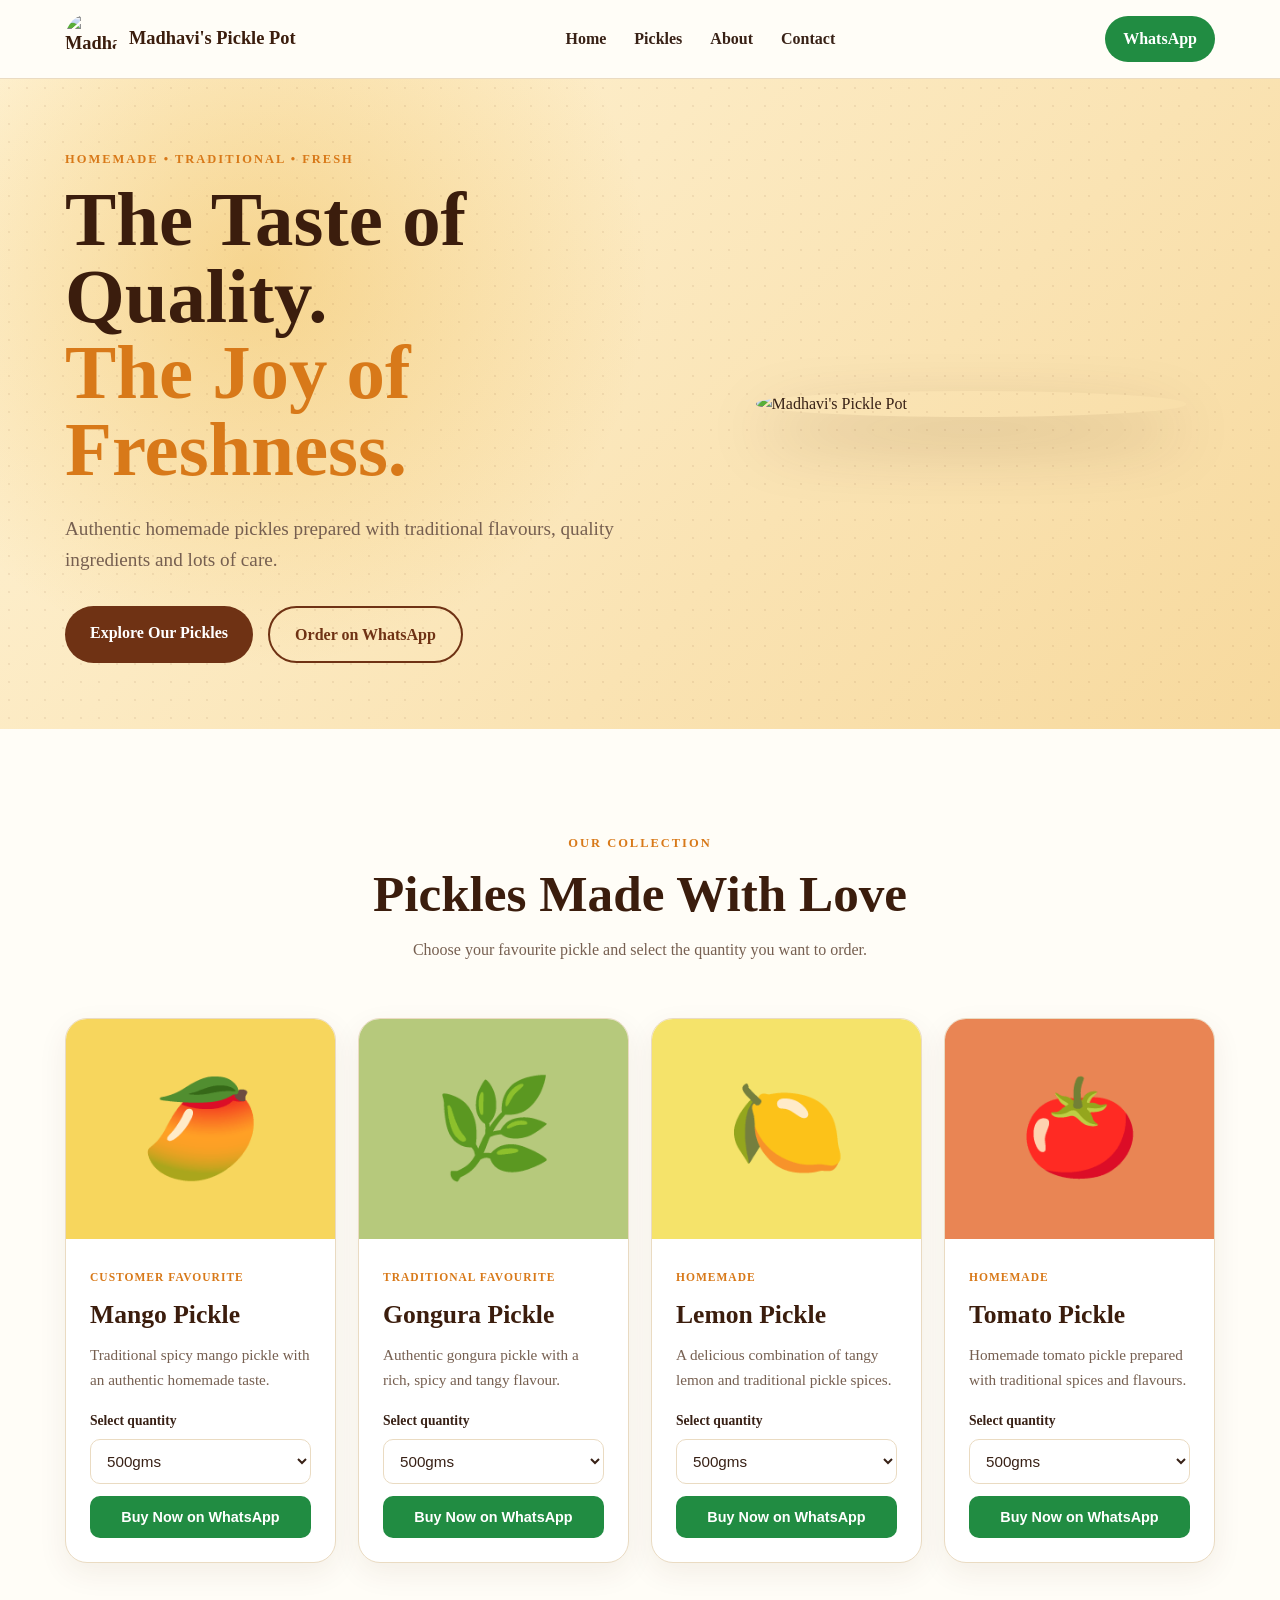
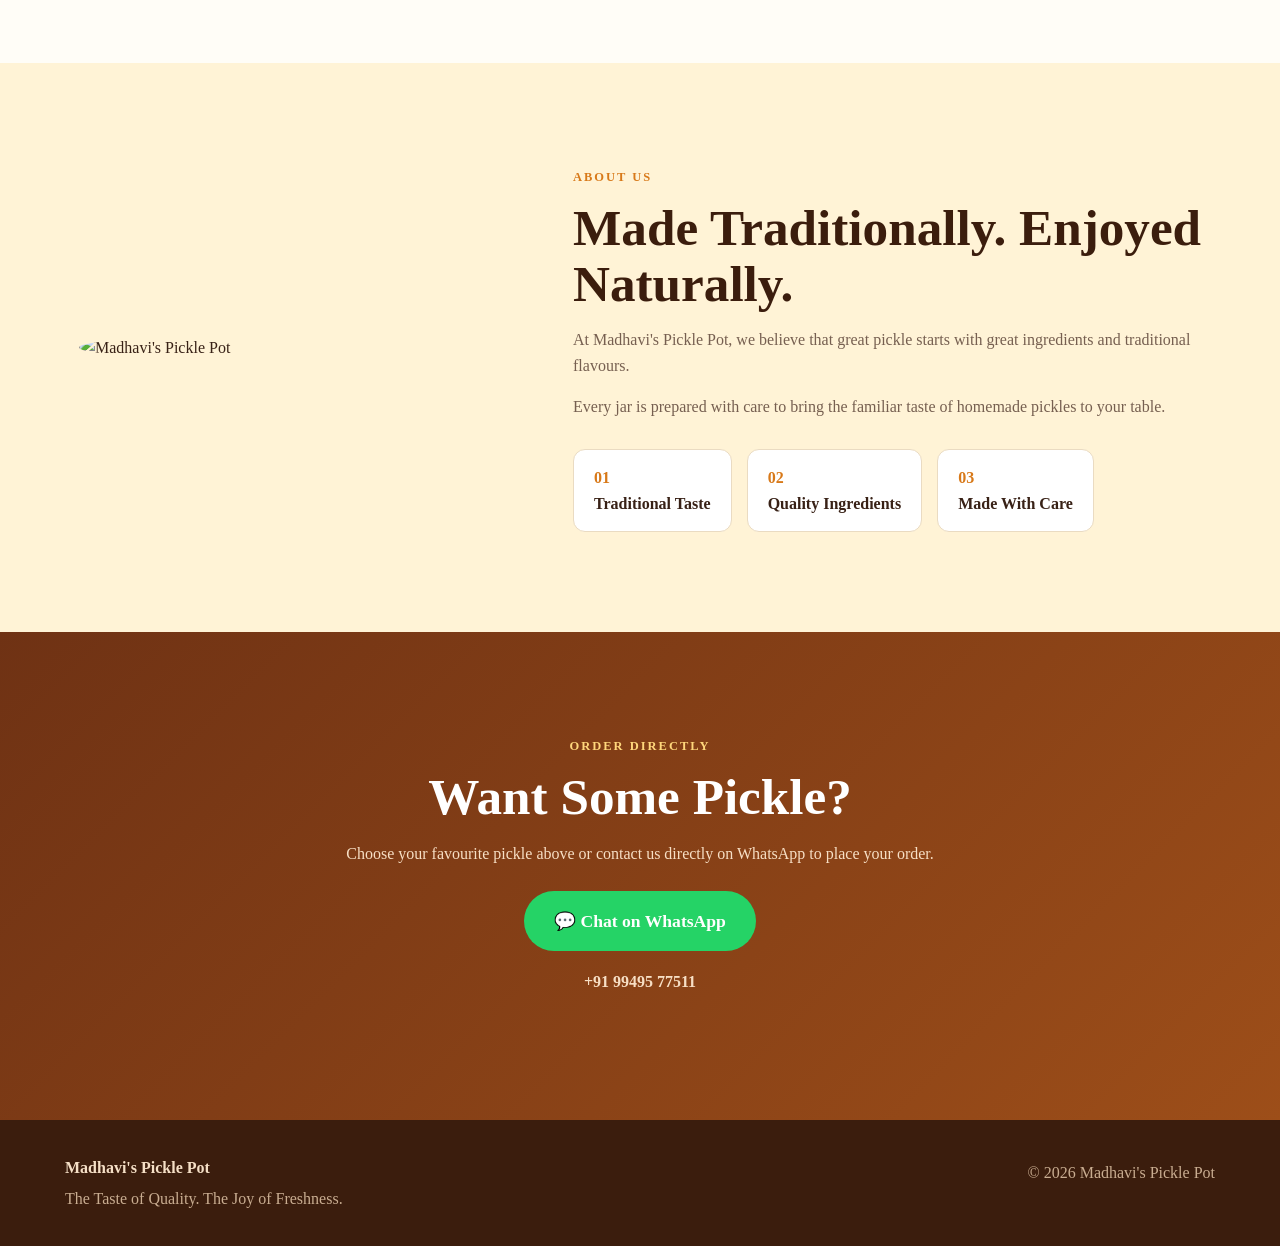
==== index.html @ e68c4676 "Add files via upload" ====
<!DOCTYPE html>
<html lang="en">
<head>
    <meta charset="UTF-8">
    <meta name="viewport" content="width=device-width, initial-scale=1.0">

    <title>Madhavi's Pickle Pot | Traditional Homemade Pickles</title>

    <meta
        name="description"
        content="Madhavi's Pickle Pot - Traditional homemade pickles made with authentic ingredients and the joy of freshness."
    >

    <meta name="theme-color" content="#8b3f13">

    <meta property="og:title" content="Madhavi's Pickle Pot">
    <meta
        property="og:description"
        content="The Taste of Quality. The Joy of Freshness."
    >
    <meta property="og:type" content="website">

    <link rel="icon" type="image/png" href="assets/logo.png">
    <link rel="stylesheet" href="style.css">
</head>

<body>

<header class="header">
    <div class="container nav">

        <a href="#" class="brand">
            <img src="assets/logo.png" alt="Madhavi's Pickle Pot logo">
            <span>Madhavi's Pickle Pot</span>
        </a>

        <nav>
            <a href="#home">Home</a>
            <a href="#pickles">Pickles</a>
            <a href="#about">About</a>
            <a href="#contact">Contact</a>
        </nav>

        <a
            class="nav-whatsapp"
            href="https://wa.me/919949577511"
            target="_blank"
            rel="noopener"
        >
            WhatsApp
        </a>

    </div>
</header>


<main>

<!-- HERO -->

<section class="hero" id="home">

    <div class="hero-overlay"></div>

    <div class="container hero-content">

        <div class="hero-text">

            <span class="eyebrow">Homemade • Traditional • Fresh</span>

            <h1>
                The Taste of Quality.<br>
                <span>The Joy of Freshness.</span>
            </h1>

            <p>
                Authentic homemade pickles prepared with traditional
                flavours, quality ingredients and lots of care.
            </p>

            <div class="hero-buttons">
                <a href="#pickles" class="btn btn-primary">
                    Explore Our Pickles
                </a>

                <a
                    href="https://wa.me/919949577511?text=Hello%20Madhavi's%20Pickle%20Pot%2C%20I%20would%20like%20to%20place%20an%20order."
                    class="btn btn-secondary"
                    target="_blank"
                    rel="noopener"
                >
                    Order on WhatsApp
                </a>
            </div>

        </div>

        <div class="hero-logo">
            <img
                src="assets/logo.png"
                alt="Madhavi's Pickle Pot"
            >
        </div>

    </div>

</section>


<!-- PRODUCTS -->

<section class="products-section" id="pickles">

    <div class="container">

        <div class="section-heading">
            <span class="eyebrow">Our Collection</span>

            <h2>Pickles Made With Love</h2>

            <p>
                Choose your favourite pickle and select the quantity
                you want to order.
            </p>
        </div>


        <div class="products-grid">


            <!-- MANGO -->

            <article class="product-card">

                <div class="product-image mango">
                    <span>🥭</span>
                </div>

                <div class="product-info">

                    <span class="product-tag">
                        Customer Favourite
                    </span>

                    <h3>Mango Pickle</h3>

                    <p>
                        Traditional spicy mango pickle with an
                        authentic homemade taste.
                    </p>

                    <label for="mango-quantity">
                        Select quantity
                    </label>

                    <select id="mango-quantity">
                        <option value="250gms">250gms</option>
                        <option value="500gms" selected>500gms</option>
                        <option value="1kg">1kg</option>
                    </select>

                    <button
                        class="buy-button"
                        onclick="orderProduct('Mango Pickle', 'mango-quantity')"
                    >
                        Buy Now on WhatsApp
                    </button>

                </div>

            </article>


            <!-- GONGURA -->

            <article class="product-card">

                <div class="product-image gongura">
                    <span>🌿</span>
                </div>

                <div class="product-info">

                    <span class="product-tag">
                        Traditional Favourite
                    </span>

                    <h3>Gongura Pickle</h3>

                    <p>
                        Authentic gongura pickle with a rich,
                        spicy and tangy flavour.
                    </p>

                    <label for="gongura-quantity">
                        Select quantity
                    </label>

                    <select id="gongura-quantity">
                        <option value="250gms">250gms</option>
                        <option value="500gms" selected>500gms</option>
                        <option value="1kg">1kg</option>
                    </select>

                    <button
                        class="buy-button"
                        onclick="orderProduct('Gongura Pickle', 'gongura-quantity')"
                    >
                        Buy Now on WhatsApp
                    </button>

                </div>

            </article>


            <!-- LEMON -->

            <article class="product-card">

                <div class="product-image lemon">
                    <span>🍋</span>
                </div>

                <div class="product-info">

                    <span class="product-tag">
                        Homemade
                    </span>

                    <h3>Lemon Pickle</h3>

                    <p>
                        A delicious combination of tangy lemon
                        and traditional pickle spices.
                    </p>

                    <label for="lemon-quantity">
                        Select quantity
                    </label>

                    <select id="lemon-quantity">
                        <option value="250gms">250gms</option>
                        <option value="500gms" selected>500gms</option>
                        <option value="1kg">1kg</option>
                    </select>

                    <button
                        class="buy-button"
                        onclick="orderProduct('Lemon Pickle', 'lemon-quantity')"
                    >
                        Buy Now on WhatsApp
                    </button>

                </div>

            </article>


            <!-- TOMATO -->

            <article class="product-card">

                <div class="product-image tomato">
                    <span>🍅</span>
                </div>

                <div class="product-info">

                    <span class="product-tag">
                        Homemade
                    </span>

                    <h3>Tomato Pickle</h3>

                    <p>
                        Homemade tomato pickle prepared with
                        traditional spices and flavours.
                    </p>

                    <label for="tomato-quantity">
                        Select quantity
                    </label>

                    <select id="tomato-quantity">
                        <option value="250gms">250gms</option>
                        <option value="500gms" selected>500gms</option>
                        <option value="1kg">1kg</option>
                    </select>

                    <button
                        class="buy-button"
                        onclick="orderProduct('Tomato Pickle', 'tomato-quantity')"
                    >
                        Buy Now on WhatsApp
                    </button>

                </div>

            </article>

        </div>

    </div>

</section>


<!-- ABOUT -->

<section class="about-section" id="about">

    <div class="container about">

        <div class="about-logo">
            <img src="assets/logo.png" alt="Madhavi's Pickle Pot">
        </div>

        <div class="about-text">

            <span class="eyebrow">About Us</span>

            <h2>Made Traditionally. Enjoyed Naturally.</h2>

            <p>
                At Madhavi's Pickle Pot, we believe that great pickle
                starts with great ingredients and traditional flavours.
            </p>

            <p>
                Every jar is prepared with care to bring the familiar
                taste of homemade pickles to your table.
            </p>

            <div class="values">

                <div>
                    <strong>01</strong>
                    <span>Traditional Taste</span>
                </div>

                <div>
                    <strong>02</strong>
                    <span>Quality Ingredients</span>
                </div>

                <div>
                    <strong>03</strong>
                    <span>Made With Care</span>
                </div>

            </div>

        </div>

    </div>

</section>


<!-- CONTACT -->

<section class="contact-section" id="contact">

    <div class="container contact">

        <span class="eyebrow">Order Directly</span>

        <h2>Want Some Pickle?</h2>

        <p>
            Choose your favourite pickle above or contact us directly
            on WhatsApp to place your order.
        </p>

        <a
            class="whatsapp-large"
            href="https://wa.me/919949577511?text=Hello%20Madhavi's%20Pickle%20Pot%2C%20I%20would%20like%20to%20place%20an%20order."
            target="_blank"
            rel="noopener"
        >
            💬 Chat on WhatsApp
        </a>

        <p class="phone">
            +91 99495 77511
        </p>

    </div>

</section>

</main>


<footer>

    <div class="container footer-content">

        <div>
            <strong>Madhavi's Pickle Pot</strong>
            <p>The Taste of Quality. The Joy of Freshness.</p>
        </div>

        <div>
            <p>© <span id="year"></span> Madhavi's Pickle Pot</p>
        </div>

    </div>

</footer>


<script src="script.js"></script>

</body>
</html>
---- style.css ----
* {
    margin: 0;
    padding: 0;
    box-sizing: border-box;
}

:root {
    --brown: #6f3214;
    --dark-brown: #3b1d0d;
    --orange: #d87919;
    --gold: #e9a51d;
    --cream: #fff8e8;
    --light: #fffdf7;
    --text: #382116;
    --muted: #765f50;
    --border: #eadbc2;
}

html {
    scroll-behavior: smooth;
}

body {
    font-family: Georgia, "Times New Roman", serif;
    color: var(--text);
    background: var(--light);
    line-height: 1.6;
}

.container {
    width: min(1150px, 92%);
    margin: auto;
}


/* HEADER */

.header {
    background: rgba(255, 253, 247, 0.97);
    border-bottom: 1px solid var(--border);
    position: sticky;
    top: 0;
    z-index: 1000;
}

.nav {
    min-height: 78px;
    display: flex;
    align-items: center;
    justify-content: space-between;
    gap: 25px;
}

.brand {
    display: flex;
    align-items: center;
    gap: 12px;
    text-decoration: none;
    color: var(--dark-brown);
    font-weight: bold;
    font-size: 1.15rem;
}

.brand img {
    width: 52px;
    height: 52px;
    object-fit: cover;
    border-radius: 50%;
}

nav {
    display: flex;
    gap: 28px;
}

nav a {
    text-decoration: none;
    color: var(--text);
    font-weight: bold;
}

nav a:hover {
    color: var(--orange);
}

.nav-whatsapp {
    background: #218c42;
    color: white;
    text-decoration: none;
    padding: 10px 18px;
    border-radius: 25px;
    font-weight: bold;
}


/* HERO */

.hero {
    min-height: 650px;
    position: relative;
    overflow: hidden;

    background:
        radial-gradient(
            circle at 20% 30%,
            rgba(233, 165, 29, 0.35),
            transparent 35%
        ),
        linear-gradient(
            135deg,
            #fff4d8,
            #f7d99d
        );
}

.hero-overlay {
    position: absolute;
    inset: 0;

    background-image:
        radial-gradient(
            rgba(111, 50, 20, 0.08) 1px,
            transparent 1px
        );

    background-size: 18px 18px;
}

.hero-content {
    min-height: 650px;
    display: grid;
    grid-template-columns: 1fr 0.8fr;
    align-items: center;
    gap: 50px;
    position: relative;
}

.hero-text {
    max-width: 650px;
}

.eyebrow {
    display: inline-block;
    text-transform: uppercase;
    letter-spacing: 2px;
    font-size: 0.78rem;
    font-weight: bold;
    color: var(--orange);
    margin-bottom: 12px;
}

.hero h1 {
    font-size: clamp(3rem, 6vw, 5.5rem);
    line-height: 1;
    color: var(--dark-brown);
    margin-bottom: 25px;
}

.hero h1 span {
    color: var(--orange);
}

.hero p {
    font-size: 1.2rem;
    color: var(--muted);
    max-width: 580px;
    margin-bottom: 30px;
}

.hero-buttons {
    display: flex;
    gap: 15px;
    flex-wrap: wrap;
}

.btn {
    display: inline-block;
    text-decoration: none;
    padding: 14px 25px;
    border-radius: 30px;
    font-weight: bold;
    transition: 0.25s ease;
}

.btn:hover {
    transform: translateY(-2px);
}

.btn-primary {
    background: var(--brown);
    color: white;
}

.btn-secondary {
    border: 2px solid var(--brown);
    color: var(--brown);
}

.hero-logo {
    display: flex;
    justify-content: center;
}

.hero-logo img {
    width: min(430px, 90%);
    border-radius: 50%;
    box-shadow: 0 25px 60px rgba(80, 40, 10, 0.25);
}


/* PRODUCTS */

.products-section {
    padding: 100px 0;
    background: var(--light);
}

.section-heading {
    text-align: center;
    max-width: 650px;
    margin: 0 auto 55px;
}

.section-heading h2,
.about-text h2,
.contact h2 {
    color: var(--dark-brown);
    font-size: clamp(2.2rem, 4vw, 3.4rem);
    line-height: 1.1;
    margin-bottom: 15px;
}

.section-heading p {
    color: var(--muted);
}

.products-grid {
    display: grid;
    grid-template-columns: repeat(4, 1fr);
    gap: 22px;
}

.product-card {
    background: white;
    border: 1px solid var(--border);
    border-radius: 22px;
    overflow: hidden;
    box-shadow: 0 10px 30px rgba(80, 40, 10, 0.07);
    transition: 0.3s ease;
}

.product-card:hover {
    transform: translateY(-6px);
    box-shadow: 0 18px 40px rgba(80, 40, 10, 0.13);
}

.product-image {
    height: 220px;
    display: flex;
    align-items: center;
    justify-content: center;
    font-size: 6rem;
}

.product-image.mango {
    background: #f7d65d;
}

.product-image.gongura {
    background: #b6c97c;
}

.product-image.lemon {
    background: #f5e36a;
}

.product-image.tomato {
    background: #e98554;
}

.product-info {
    padding: 24px;
}

.product-tag {
    color: var(--orange);
    font-size: 0.72rem;
    text-transform: uppercase;
    letter-spacing: 1px;
    font-weight: bold;
}

.product-info h3 {
    font-size: 1.6rem;
    margin: 7px 0;
    color: var(--dark-brown);
}

.product-info p {
    color: var(--muted);
    font-size: 0.95rem;
    margin-bottom: 18px;
}

.product-info label {
    display: block;
    font-size: 0.85rem;
    font-weight: bold;
    margin-bottom: 7px;
}

.product-info select {
    width: 100%;
    padding: 12px;
    border: 1px solid var(--border);
    border-radius: 10px;
    background: white;
    color: var(--text);
    margin-bottom: 12px;
    font-size: 0.95rem;
}

.buy-button {
    width: 100%;
    border: 0;
    padding: 13px;
    border-radius: 10px;
    background: #218c42;
    color: white;
    font-size: 0.9rem;
    font-weight: bold;
    cursor: pointer;
    transition: 0.2s;
}

.buy-button:hover {
    background: #176d32;
}


/* ABOUT */

.about-section {
    padding: 100px 0;
    background: #fff3d6;
}

.about {
    display: grid;
    grid-template-columns: 0.8fr 1.2fr;
    align-items: center;
    gap: 80px;
}

.about-logo {
    display: flex;
    justify-content: center;
}

.about-logo img {
    width: min(400px, 100%);
    border-radius: 50%;
}

.about-text p {
    color: var(--muted);
    margin: 15px 0;
    max-width: 650px;
}

.values {
    display: flex;
    gap: 15px;
    margin-top: 30px;
    flex-wrap: wrap;
}

.values div {
    background: white;
    border: 1px solid var(--border);
    padding: 15px 20px;
    border-radius: 12px;
}

.values strong {
    color: var(--orange);
    display: block;
}

.values span {
    font-weight: bold;
}


/* CONTACT */

.contact-section {
    padding: 100px 0;
    text-align: center;
    background:
        linear-gradient(
            135deg,
            var(--brown),
            #9d4e19
        );
    color: white;
}

.contact {
    max-width: 700px;
}

.contact .eyebrow {
    color: #ffd77c;
}

.contact h2 {
    color: white;
}

.contact p {
    color: #f7dfc5;
    margin-bottom: 25px;
}

.whatsapp-large {
    display: inline-block;
    background: #25d366;
    color: white;
    text-decoration: none;
    padding: 16px 30px;
    border-radius: 35px;
    font-weight: bold;
    font-size: 1.1rem;
}

.phone {
    margin-top: 18px;
    font-weight: bold;
}


/* FOOTER */

footer {
    background: var(--dark-brown);
    color: #f5dfc6;
    padding: 35px 0;
}

.footer-content {
    display: flex;
    justify-content: space-between;
    gap: 30px;
}

.footer-content p {
    margin-top: 5px;
    color: #c9ad91;
}


/* MOBILE */

@media (max-width: 950px) {

    nav {
        display: none;
    }

    .products-grid {
        grid-template-columns: repeat(2, 1fr);
    }

    .hero-content {
        grid-template-columns: 1fr;
        text-align: center;
        padding: 70px 0;
    }

    .hero-text {
        margin: auto;
    }

    .hero-buttons {
        justify-content: center;
    }

    .hero-logo img {
        width: 300px;
    }

    .about {
        grid-template-columns: 1fr;
        text-align: center;
    }

    .about-text p {
        margin-left: auto;
        margin-right: auto;
    }

    .values {
        justify-content: center;
    }
}


@media (max-width: 600px) {

    .nav {
        min-height: 68px;
    }

    .brand span {
        display: none;
    }

    .nav-whatsapp {
        padding: 8px 13px;
        font-size: 0.85rem;
    }

    .hero {
        min-height: auto;
    }

    .hero-content {
        min-height: auto;
        padding: 70px 0;
    }

    .hero h1 {
        font-size: 3rem;
    }

    .hero p {
        font-size: 1rem;
    }

    .products-section,
    .about-section,
    .contact-section {
        padding: 70px 0;
    }

    .products-grid {
        grid-template-columns: 1fr;
    }

    .product-image {
        height: 200px;
    }

    .footer-content {
        flex-direction: column;
        text-align: center;
    }
}
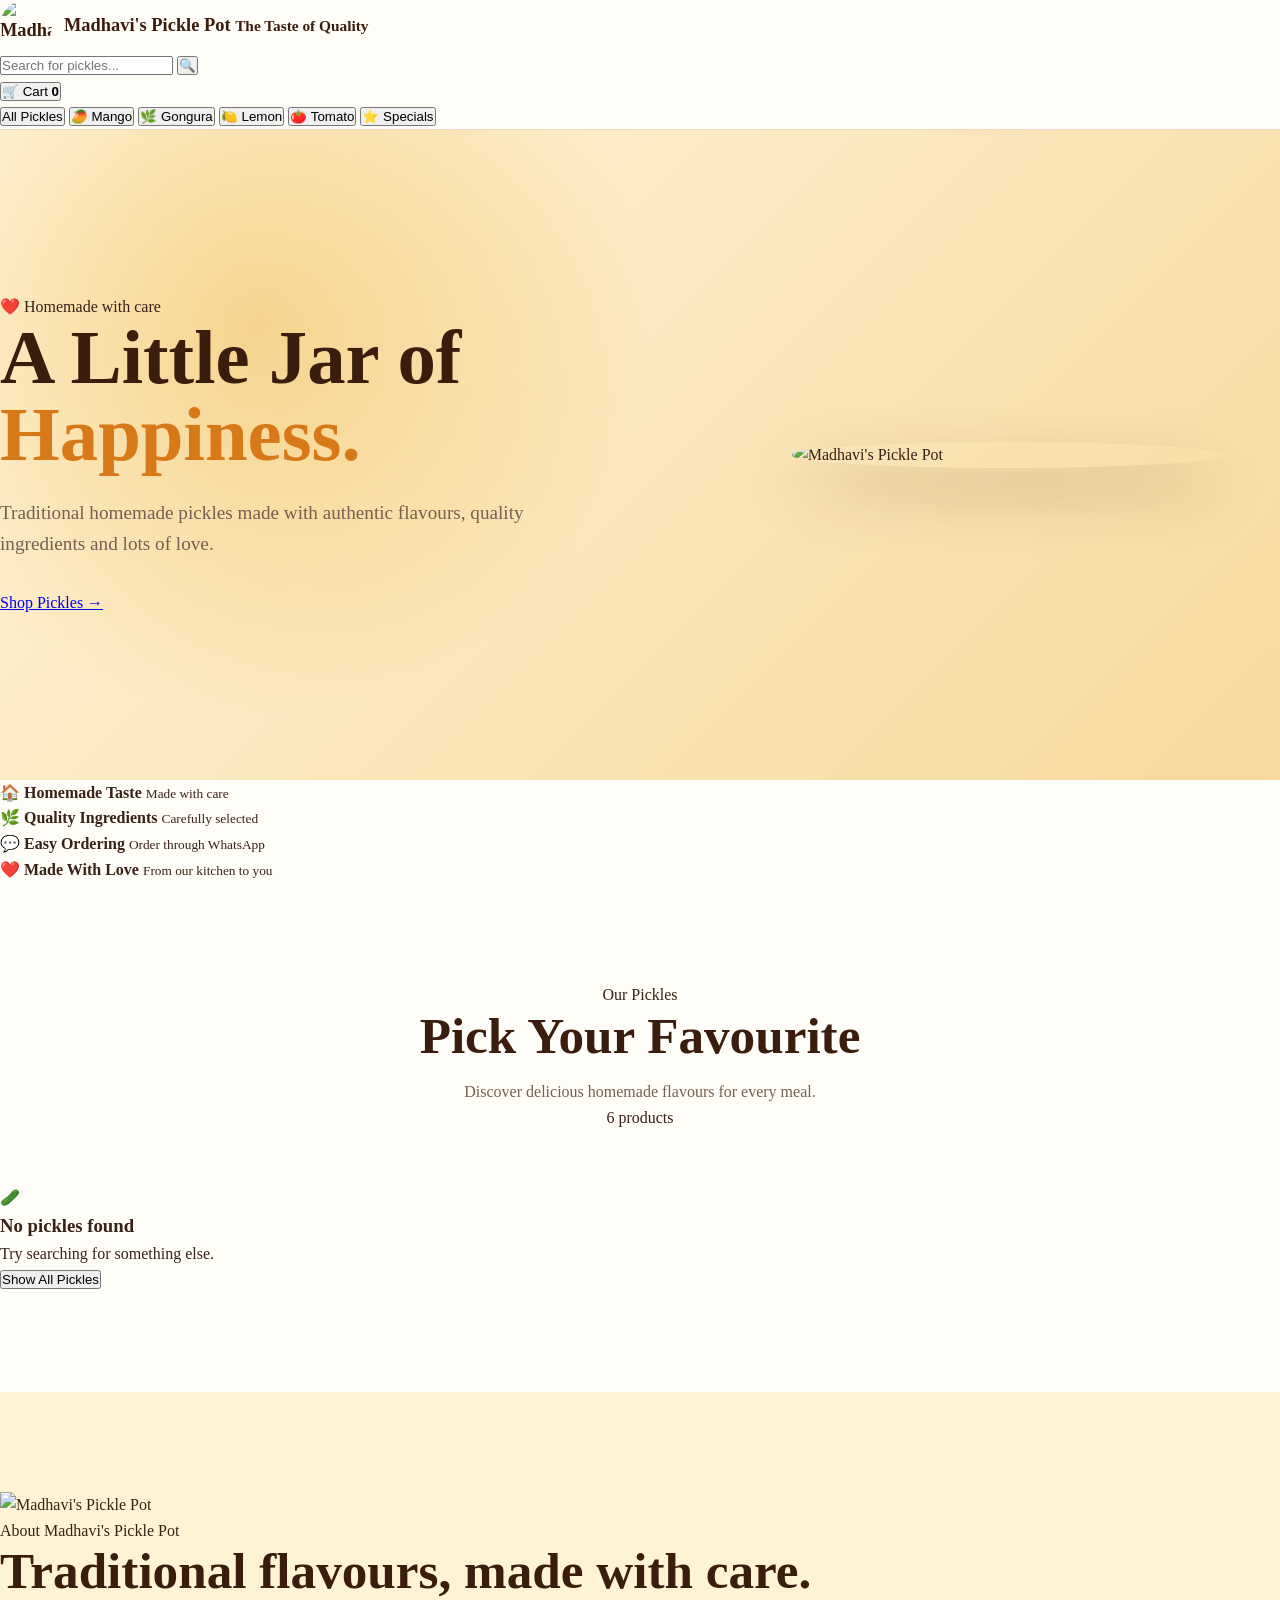
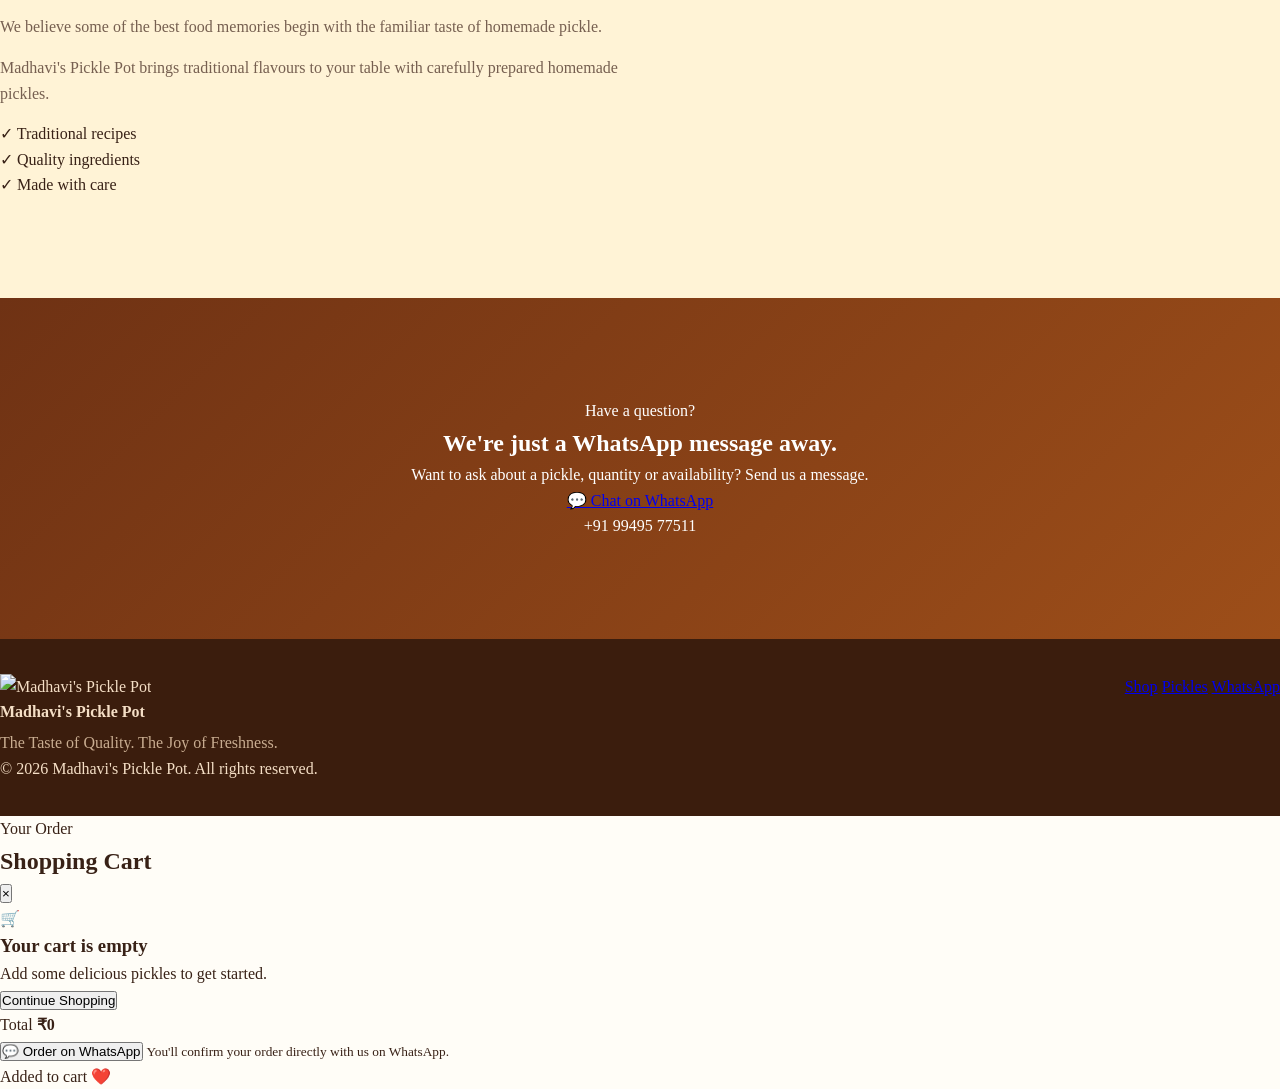
==== commit 5ec37664: "Update index.html" ====
--- a/index.html
+++ b/index.html
@@ -4,414 +4,401 @@
     <meta charset="UTF-8">
     <meta name="viewport" content="width=device-width, initial-scale=1.0">
 
-    <title>Madhavi's Pickle Pot | Traditional Homemade Pickles</title>
+    <title>Madhavi's Pickle Pot | Homemade Pickles</title>
 
     <meta
         name="description"
-        content="Madhavi's Pickle Pot - Traditional homemade pickles made with authentic ingredients and the joy of freshness."
+        content="Shop traditional homemade pickles from Madhavi's Pickle Pot."
     >
 
-    <meta name="theme-color" content="#8b3f13">
-
-    <meta property="og:title" content="Madhavi's Pickle Pot">
-    <meta
-        property="og:description"
-        content="The Taste of Quality. The Joy of Freshness."
-    >
-    <meta property="og:type" content="website">
-
-    <link rel="icon" type="image/png" href="assets/logo.png">
+    <link rel="icon" type="image/png" href="logo.png">
     <link rel="stylesheet" href="style.css">
 </head>
 
 <body>
 
+<!-- HEADER -->
 <header class="header">
-    <div class="container nav">
+
+    <div class="top-header">
 
         <a href="#" class="brand">
-            <img src="assets/logo.png" alt="Madhavi's Pickle Pot logo">
-            <span>Madhavi's Pickle Pot</span>
+            <img src="logo.png" alt="Madhavi's Pickle Pot">
+            <div>
+                <strong>Madhavi's Pickle Pot</strong>
+                <small>The Taste of Quality</small>
+            </div>
         </a>
 
-        <nav>
-            <a href="#home">Home</a>
-            <a href="#pickles">Pickles</a>
-            <a href="#about">About</a>
-            <a href="#contact">Contact</a>
-        </nav>
+        <div class="search-box">
+            <input
+                type="search"
+                id="searchInput"
+                placeholder="Search for pickles..."
+                autocomplete="off"
+            >
+            <button onclick="searchProducts()">🔍</button>
+        </div>
+
+        <button class="cart-button" onclick="openCart()">
+            🛒
+            <span>Cart</span>
+            <b id="cartCount">0</b>
+        </button>
+
+    </div>
+
+    <div class="category-bar">
+
+        <button class="category active" data-category="all">
+            All Pickles
+        </button>
+
+        <button class="category" data-category="mango">
+            🥭 Mango
+        </button>
+
+        <button class="category" data-category="gongura">
+            🌿 Gongura
+        </button>
+
+        <button class="category" data-category="lemon">
+            🍋 Lemon
+        </button>
+
+        <button class="category" data-category="tomato">
+            🍅 Tomato
+        </button>
+
+        <button class="category" data-category="special">
+            ⭐ Specials
+        </button>
+
+    </div>
+
+</header>
+
+
+<!-- HERO -->
+
+<section class="hero">
+
+    <div class="hero-content">
+
+        <div class="hero-text">
+
+            <span class="hero-label">
+                ❤️ Homemade with care
+            </span>
+
+            <h1>
+                A Little Jar of
+                <span>Happiness.</span>
+            </h1>
+
+            <p>
+                Traditional homemade pickles made with authentic
+                flavours, quality ingredients and lots of love.
+            </p>
+
+            <a href="#products" class="shop-button">
+                Shop Pickles →
+            </a>
+
+        </div>
+
+        <div class="hero-logo">
+            <img src="logo.png" alt="Madhavi's Pickle Pot">
+        </div>
+
+    </div>
+
+</section>
+
+
+<!-- TRUST STRIP -->
+
+<section class="trust-strip">
+
+    <div>
+        <span>🏠</span>
+        <strong>Homemade Taste</strong>
+        <small>Made with care</small>
+    </div>
+
+    <div>
+        <span>🌿</span>
+        <strong>Quality Ingredients</strong>
+        <small>Carefully selected</small>
+    </div>
+
+    <div>
+        <span>💬</span>
+        <strong>Easy Ordering</strong>
+        <small>Order through WhatsApp</small>
+    </div>
+
+    <div>
+        <span>❤️</span>
+        <strong>Made With Love</strong>
+        <small>From our kitchen to you</small>
+    </div>
+
+</section>
+
+
+<!-- PRODUCTS -->
+
+<main id="products" class="products-section">
+
+    <div class="section-heading">
+
+        <div>
+            <span class="section-label">Our Pickles</span>
+
+            <h2>Pick Your Favourite</h2>
+
+            <p>
+                Discover delicious homemade flavours for every meal.
+            </p>
+        </div>
+
+        <span id="productCount" class="product-count">
+            6 products
+        </span>
+
+    </div>
+
+
+    <div id="productsGrid" class="products-grid"></div>
+
+
+    <div id="noResults" class="no-results hidden">
+
+        <div>🥒</div>
+
+        <h3>No pickles found</h3>
+
+        <p>
+            Try searching for something else.
+        </p>
+
+        <button onclick="clearSearch()">
+            Show All Pickles
+        </button>
+
+    </div>
+
+</main>
+
+
+<!-- ABOUT -->
+
+<section class="about-section">
+
+    <div class="about-content">
+
+        <div class="about-image">
+            <img src="logo.png" alt="Madhavi's Pickle Pot">
+        </div>
+
+        <div class="about-text">
+
+            <span class="section-label">
+                About Madhavi's Pickle Pot
+            </span>
+
+            <h2>
+                Traditional flavours,
+                made with care.
+            </h2>
+
+            <p>
+                We believe some of the best food memories begin with
+                the familiar taste of homemade pickle.
+            </p>
+
+            <p>
+                Madhavi's Pickle Pot brings traditional flavours to
+                your table with carefully prepared homemade pickles.
+            </p>
+
+            <div class="about-points">
+
+                <div>
+                    <span>✓</span>
+                    Traditional recipes
+                </div>
+
+                <div>
+                    <span>✓</span>
+                    Quality ingredients
+                </div>
+
+                <div>
+                    <span>✓</span>
+                    Made with care
+                </div>
+
+            </div>
+
+        </div>
+
+    </div>
+
+</section>
+
+
+<!-- CONTACT -->
+
+<section class="contact-section">
+
+    <div class="contact-content">
+
+        <span class="section-label">
+            Have a question?
+        </span>
+
+        <h2>We're just a WhatsApp message away.</h2>
+
+        <p>
+            Want to ask about a pickle, quantity or availability?
+            Send us a message.
+        </p>
 
         <a
-            class="nav-whatsapp"
-            href="https://wa.me/919949577511"
+            href="https://wa.me/919949577511?text=Hello%20Madhavi's%20Pickle%20Pot%2C%20I%20have%20a%20question."
             target="_blank"
             rel="noopener"
-        >
-            WhatsApp
-        </a>
-
-    </div>
-</header>
-
-
-<main>
-
-<!-- HERO -->
-
-<section class="hero" id="home">
-
-    <div class="hero-overlay"></div>
-
-    <div class="container hero-content">
-
-        <div class="hero-text">
-
-            <span class="eyebrow">Homemade • Traditional • Fresh</span>
-
-            <h1>
-                The Taste of Quality.<br>
-                <span>The Joy of Freshness.</span>
-            </h1>
-
-            <p>
-                Authentic homemade pickles prepared with traditional
-                flavours, quality ingredients and lots of care.
-            </p>
-
-            <div class="hero-buttons">
-                <a href="#pickles" class="btn btn-primary">
-                    Explore Our Pickles
-                </a>
-
-                <a
-                    href="https://wa.me/919949577511?text=Hello%20Madhavi's%20Pickle%20Pot%2C%20I%20would%20like%20to%20place%20an%20order."
-                    class="btn btn-secondary"
-                    target="_blank"
-                    rel="noopener"
-                >
-                    Order on WhatsApp
-                </a>
-            </div>
-
-        </div>
-
-        <div class="hero-logo">
-            <img
-                src="assets/logo.png"
-                alt="Madhavi's Pickle Pot"
-            >
-        </div>
-
-    </div>
-
-</section>
-
-
-<!-- PRODUCTS -->
-
-<section class="products-section" id="pickles">
-
-    <div class="container">
-
-        <div class="section-heading">
-            <span class="eyebrow">Our Collection</span>
-
-            <h2>Pickles Made With Love</h2>
-
-            <p>
-                Choose your favourite pickle and select the quantity
-                you want to order.
-            </p>
-        </div>
-
-
-        <div class="products-grid">
-
-
-            <!-- MANGO -->
-
-            <article class="product-card">
-
-                <div class="product-image mango">
-                    <span>🥭</span>
-                </div>
-
-                <div class="product-info">
-
-                    <span class="product-tag">
-                        Customer Favourite
-                    </span>
-
-                    <h3>Mango Pickle</h3>
-
-                    <p>
-                        Traditional spicy mango pickle with an
-                        authentic homemade taste.
-                    </p>
-
-                    <label for="mango-quantity">
-                        Select quantity
-                    </label>
-
-                    <select id="mango-quantity">
-                        <option value="250gms">250gms</option>
-                        <option value="500gms" selected>500gms</option>
-                        <option value="1kg">1kg</option>
-                    </select>
-
-                    <button
-                        class="buy-button"
-                        onclick="orderProduct('Mango Pickle', 'mango-quantity')"
-                    >
-                        Buy Now on WhatsApp
-                    </button>
-
-                </div>
-
-            </article>
-
-
-            <!-- GONGURA -->
-
-            <article class="product-card">
-
-                <div class="product-image gongura">
-                    <span>🌿</span>
-                </div>
-
-                <div class="product-info">
-
-                    <span class="product-tag">
-                        Traditional Favourite
-                    </span>
-
-                    <h3>Gongura Pickle</h3>
-
-                    <p>
-                        Authentic gongura pickle with a rich,
-                        spicy and tangy flavour.
-                    </p>
-
-                    <label for="gongura-quantity">
-                        Select quantity
-                    </label>
-
-                    <select id="gongura-quantity">
-                        <option value="250gms">250gms</option>
-                        <option value="500gms" selected>500gms</option>
-                        <option value="1kg">1kg</option>
-                    </select>
-
-                    <button
-                        class="buy-button"
-                        onclick="orderProduct('Gongura Pickle', 'gongura-quantity')"
-                    >
-                        Buy Now on WhatsApp
-                    </button>
-
-                </div>
-
-            </article>
-
-
-            <!-- LEMON -->
-
-            <article class="product-card">
-
-                <div class="product-image lemon">
-                    <span>🍋</span>
-                </div>
-
-                <div class="product-info">
-
-                    <span class="product-tag">
-                        Homemade
-                    </span>
-
-                    <h3>Lemon Pickle</h3>
-
-                    <p>
-                        A delicious combination of tangy lemon
-                        and traditional pickle spices.
-                    </p>
-
-                    <label for="lemon-quantity">
-                        Select quantity
-                    </label>
-
-                    <select id="lemon-quantity">
-                        <option value="250gms">250gms</option>
-                        <option value="500gms" selected>500gms</option>
-                        <option value="1kg">1kg</option>
-                    </select>
-
-                    <button
-                        class="buy-button"
-                        onclick="orderProduct('Lemon Pickle', 'lemon-quantity')"
-                    >
-                        Buy Now on WhatsApp
-                    </button>
-
-                </div>
-
-            </article>
-
-
-            <!-- TOMATO -->
-
-            <article class="product-card">
-
-                <div class="product-image tomato">
-                    <span>🍅</span>
-                </div>
-
-                <div class="product-info">
-
-                    <span class="product-tag">
-                        Homemade
-                    </span>
-
-                    <h3>Tomato Pickle</h3>
-
-                    <p>
-                        Homemade tomato pickle prepared with
-                        traditional spices and flavours.
-                    </p>
-
-                    <label for="tomato-quantity">
-                        Select quantity
-                    </label>
-
-                    <select id="tomato-quantity">
-                        <option value="250gms">250gms</option>
-                        <option value="500gms" selected>500gms</option>
-                        <option value="1kg">1kg</option>
-                    </select>
-
-                    <button
-                        class="buy-button"
-                        onclick="orderProduct('Tomato Pickle', 'tomato-quantity')"
-                    >
-                        Buy Now on WhatsApp
-                    </button>
-
-                </div>
-
-            </article>
-
-        </div>
-
-    </div>
-
-</section>
-
-
-<!-- ABOUT -->
-
-<section class="about-section" id="about">
-
-    <div class="container about">
-
-        <div class="about-logo">
-            <img src="assets/logo.png" alt="Madhavi's Pickle Pot">
-        </div>
-
-        <div class="about-text">
-
-            <span class="eyebrow">About Us</span>
-
-            <h2>Made Traditionally. Enjoyed Naturally.</h2>
-
-            <p>
-                At Madhavi's Pickle Pot, we believe that great pickle
-                starts with great ingredients and traditional flavours.
-            </p>
-
-            <p>
-                Every jar is prepared with care to bring the familiar
-                taste of homemade pickles to your table.
-            </p>
-
-            <div class="values">
-
-                <div>
-                    <strong>01</strong>
-                    <span>Traditional Taste</span>
-                </div>
-
-                <div>
-                    <strong>02</strong>
-                    <span>Quality Ingredients</span>
-                </div>
-
-                <div>
-                    <strong>03</strong>
-                    <span>Made With Care</span>
-                </div>
-
-            </div>
-
-        </div>
-
-    </div>
-
-</section>
-
-
-<!-- CONTACT -->
-
-<section class="contact-section" id="contact">
-
-    <div class="container contact">
-
-        <span class="eyebrow">Order Directly</span>
-
-        <h2>Want Some Pickle?</h2>
-
-        <p>
-            Choose your favourite pickle above or contact us directly
-            on WhatsApp to place your order.
-        </p>
-
-        <a
-            class="whatsapp-large"
-            href="https://wa.me/919949577511?text=Hello%20Madhavi's%20Pickle%20Pot%2C%20I%20would%20like%20to%20place%20an%20order."
-            target="_blank"
-            rel="noopener"
+            class="whatsapp-button"
         >
             💬 Chat on WhatsApp
         </a>
 
-        <p class="phone">
+        <div class="phone-number">
             +91 99495 77511
+        </div>
+
+    </div>
+
+</section>
+
+
+<!-- FOOTER -->
+
+<footer>
+
+    <div class="footer-content">
+
+        <div class="footer-brand">
+            <img src="logo.png" alt="Madhavi's Pickle Pot">
+
+            <div>
+                <strong>Madhavi's Pickle Pot</strong>
+                <p>The Taste of Quality. The Joy of Freshness.</p>
+            </div>
+        </div>
+
+        <div class="footer-links">
+            <a href="#products">Shop</a>
+            <a href="#products">Pickles</a>
+            <a href="https://wa.me/919949577511" target="_blank">
+                WhatsApp
+            </a>
+        </div>
+
+    </div>
+
+    <div class="copyright">
+        © <span id="year"></span> Madhavi's Pickle Pot. All rights reserved.
+    </div>
+
+</footer>
+
+
+<!-- CART OVERLAY -->
+
+<div
+    id="cartOverlay"
+    class="cart-overlay"
+    onclick="closeCart(event)"
+></div>
+
+
+<!-- CART -->
+
+<aside id="cartPanel" class="cart-panel">
+
+    <div class="cart-header">
+
+        <div>
+            <span class="cart-small-title">Your Order</span>
+            <h2>Shopping Cart</h2>
+        </div>
+
+        <button onclick="closeCart()" class="close-cart">
+            ×
+        </button>
+
+    </div>
+
+
+    <div id="cartItems" class="cart-items"></div>
+
+
+    <div id="emptyCart" class="empty-cart">
+
+        <div>🛒</div>
+
+        <h3>Your cart is empty</h3>
+
+        <p>
+            Add some delicious pickles to get started.
         </p>
 
-    </div>
-
-</section>
-
-</main>
-
-
-<footer>
-
-    <div class="container footer-content">
-
-        <div>
-            <strong>Madhavi's Pickle Pot</strong>
-            <p>The Taste of Quality. The Joy of Freshness.</p>
-        </div>
-
-        <div>
-            <p>© <span id="year"></span> Madhavi's Pickle Pot</p>
-        </div>
-
-    </div>
-
-</footer>
+        <button onclick="closeCart()">
+            Continue Shopping
+        </button>
+
+    </div>
+
+
+    <div id="cartBottom" class="cart-bottom hidden">
+
+        <div class="cart-total">
+
+            <span>Total</span>
+
+            <strong id="cartTotal">
+                ₹0
+            </strong>
+
+        </div>
+
+        <button
+            class="checkout-button"
+            onclick="checkoutWhatsApp()"
+        >
+            💬 Order on WhatsApp
+        </button>
+
+        <small>
+            You'll confirm your order directly with us on WhatsApp.
+        </small>
+
+    </div>
+
+</aside>
+
+
+<!-- TOAST -->
+
+<div id="toast" class="toast">
+    Added to cart ❤️
+</div>
 
 
 <script src="script.js"></script>
 
 </body>
-</html>+</html>
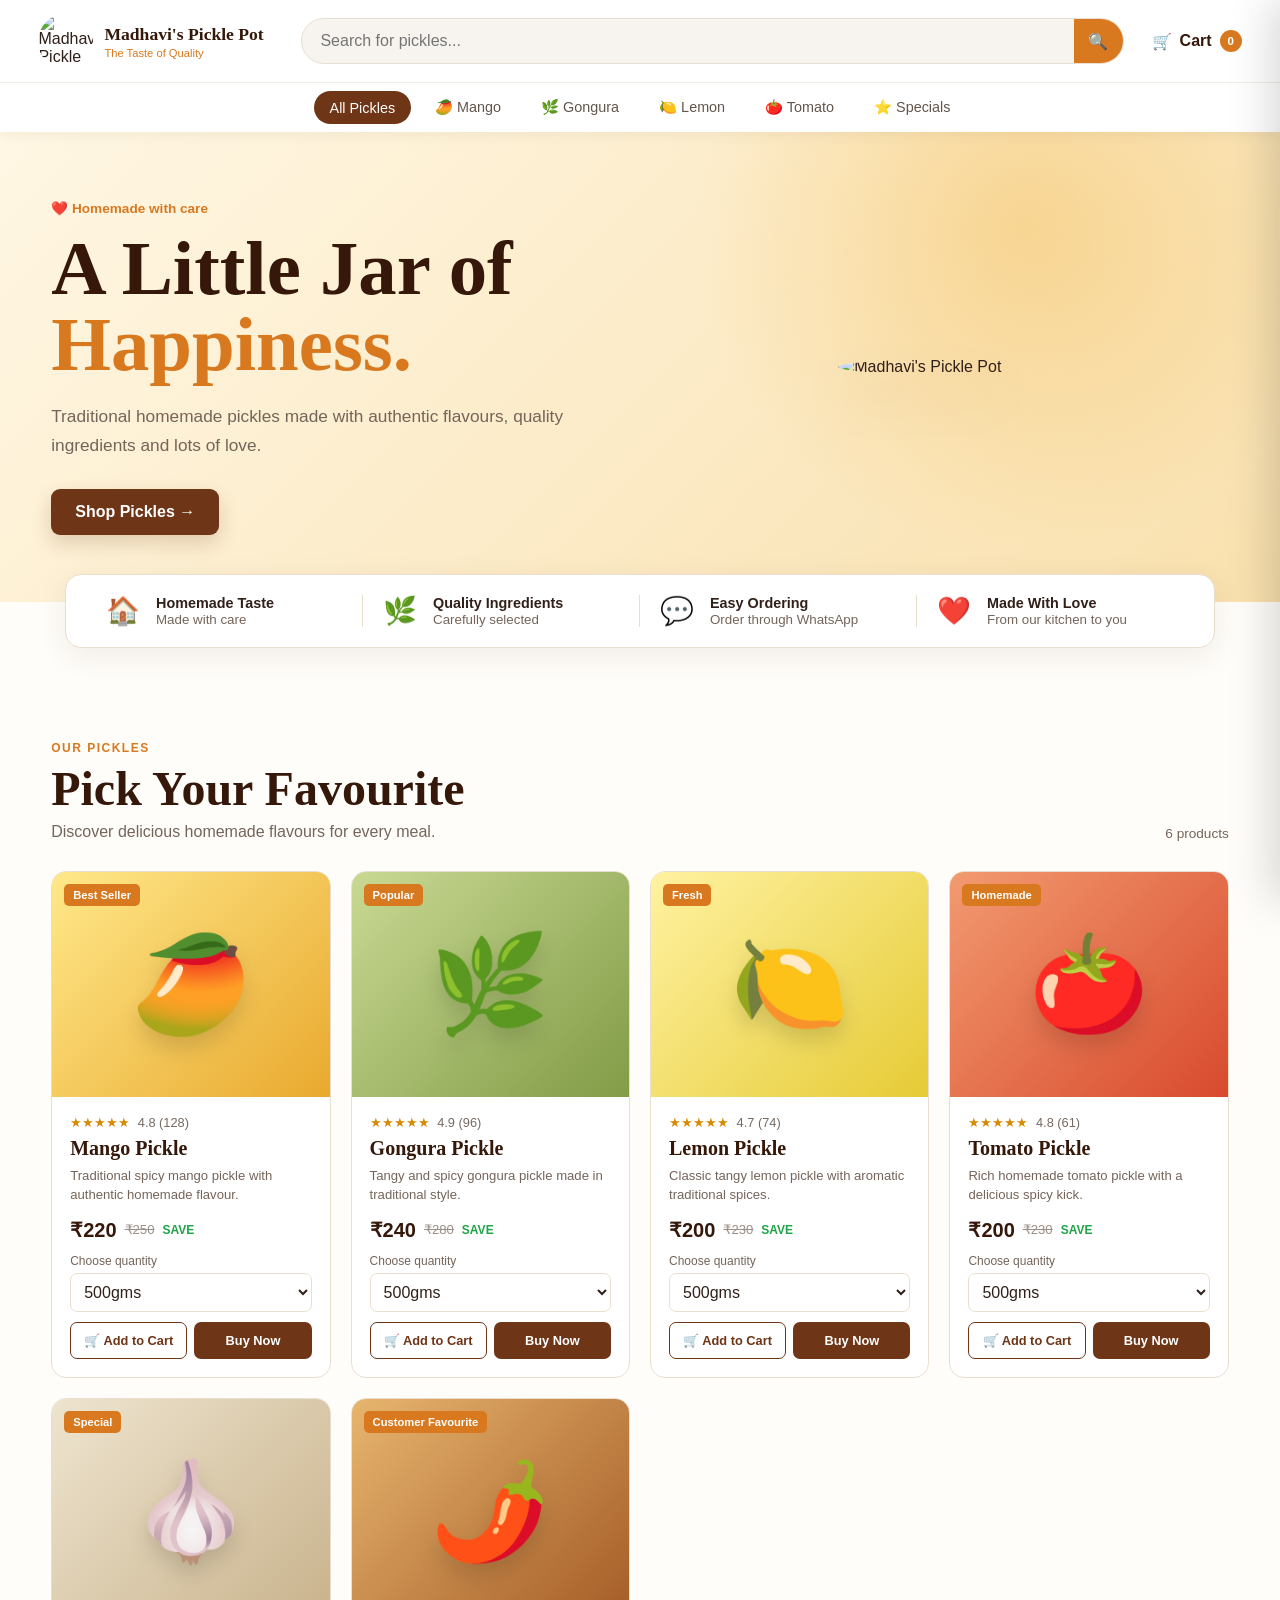
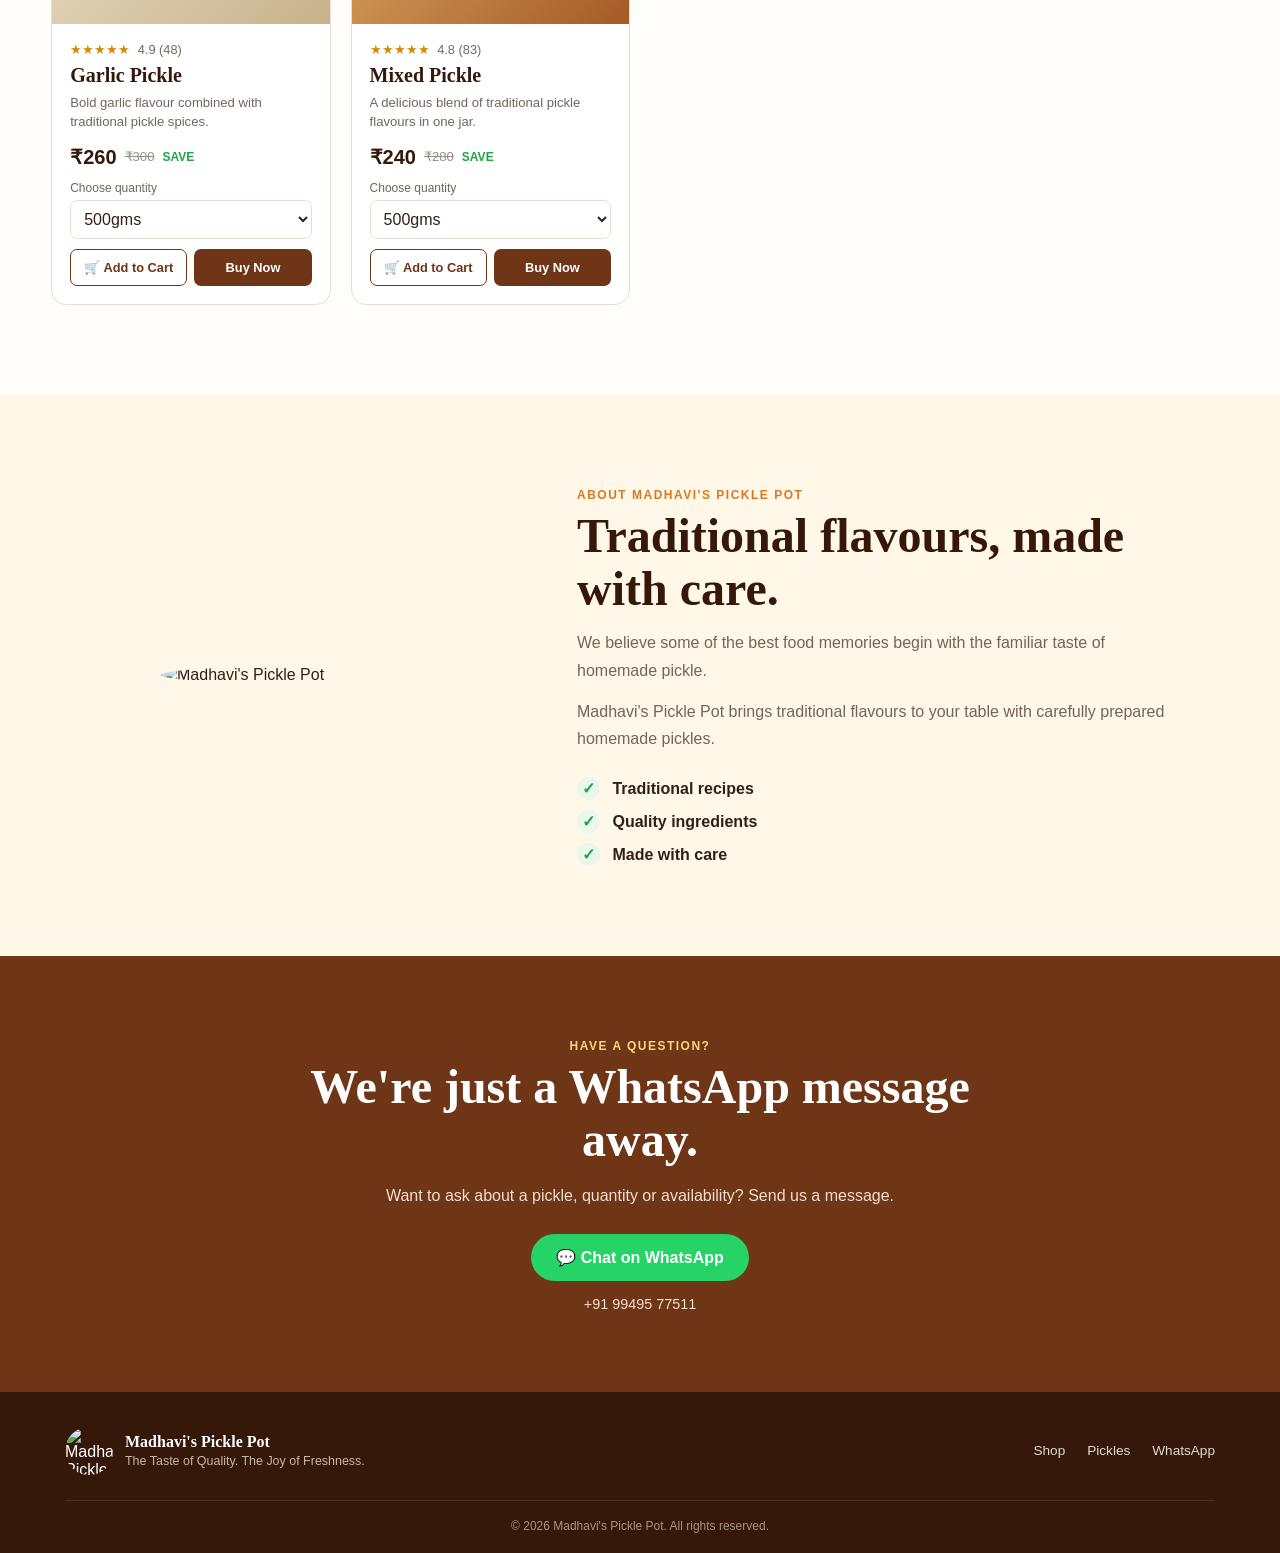
==== commit fb2b6306: "Add files via upload" ====
--- a/index.html
+++ b/index.html
@@ -401,4 +401,4 @@
 <script src="script.js"></script>
 
 </body>
-</html>
+</html>
--- a/style.css
+++ b/style.css
@@ -5,15 +5,18 @@
 }
 
 :root {
-    --brown: #6f3214;
-    --dark-brown: #3b1d0d;
-    --orange: #d87919;
-    --gold: #e9a51d;
-    --cream: #fff8e8;
-    --light: #fffdf7;
-    --text: #382116;
-    --muted: #765f50;
-    --border: #eadbc2;
+    --brown: #6f3517;
+    --dark-brown: #35180a;
+    --orange: #d87920;
+    --gold: #f0a928;
+    --cream: #fff8e9;
+    --cream-dark: #f8ecd5;
+    --white: #ffffff;
+    --text: #302019;
+    --muted: #75645a;
+    --green: #20a447;
+    --border: #eadfce;
+    --shadow: 0 8px 30px rgba(67, 36, 15, 0.08);
 }
 
 html {
@@ -21,139 +24,264 @@
 }
 
 body {
-    font-family: Georgia, "Times New Roman", serif;
+    font-family: Arial, Helvetica, sans-serif;
+    background: #fffdf9;
     color: var(--text);
-    background: var(--light);
-    line-height: 1.6;
-}
-
-.container {
-    width: min(1150px, 92%);
-    margin: auto;
-}
-
-
-/* HEADER */
+}
+
+button,
+input,
+select {
+    font: inherit;
+}
+
+button {
+    cursor: pointer;
+}
+
+a {
+    color: inherit;
+}
+
+
+/* =========================
+   HEADER
+========================= */
 
 .header {
-    background: rgba(255, 253, 247, 0.97);
-    border-bottom: 1px solid var(--border);
+    background: white;
     position: sticky;
     top: 0;
     z-index: 1000;
-}
-
-.nav {
-    min-height: 78px;
+    box-shadow: 0 2px 15px rgba(0, 0, 0, 0.06);
+}
+
+.top-header {
+    width: min(1250px, 94%);
+    margin: auto;
+
+    min-height: 82px;
+
     display: flex;
     align-items: center;
-    justify-content: space-between;
-    gap: 25px;
+    gap: 28px;
 }
 
 .brand {
     display: flex;
     align-items: center;
-    gap: 12px;
+    gap: 11px;
+
     text-decoration: none;
-    color: var(--dark-brown);
-    font-weight: bold;
-    font-size: 1.15rem;
+
+    min-width: 235px;
 }
 
 .brand img {
-    width: 52px;
-    height: 52px;
+    width: 55px;
+    height: 55px;
     object-fit: cover;
     border-radius: 50%;
 }
 
-nav {
-    display: flex;
-    gap: 28px;
-}
-
-nav a {
-    text-decoration: none;
+.brand strong {
+    display: block;
+    color: var(--dark-brown);
+    font-family: Georgia, serif;
+    font-size: 1.1rem;
+}
+
+.brand small {
+    display: block;
+    color: var(--orange);
+    font-size: 0.7rem;
+    margin-top: 2px;
+}
+
+
+/* SEARCH */
+
+.search-box {
+    flex: 1;
+
+    height: 46px;
+
+    display: flex;
+
+    background: #f7f4ef;
+
+    border: 1px solid #e7dfd3;
+
+    border-radius: 25px;
+
+    overflow: hidden;
+}
+
+.search-box input {
+    width: 100%;
+
+    border: none;
+    outline: none;
+
+    background: transparent;
+
+    padding: 0 18px;
+
     color: var(--text);
+}
+
+.search-box button {
+    width: 52px;
+
+    border: none;
+
+    background: var(--orange);
+
+    color: white;
+
+    font-size: 1rem;
+}
+
+
+/* CART BUTTON */
+
+.cart-button {
+    border: none;
+    background: transparent;
+
+    display: flex;
+    align-items: center;
+    gap: 8px;
+
+    color: var(--dark-brown);
+
     font-weight: bold;
 }
 
-nav a:hover {
-    color: var(--orange);
-}
-
-.nav-whatsapp {
-    background: #218c42;
+.cart-button b {
+    min-width: 22px;
+    height: 22px;
+
+    display: grid;
+    place-items: center;
+
+    background: var(--orange);
     color: white;
-    text-decoration: none;
-    padding: 10px 18px;
-    border-radius: 25px;
-    font-weight: bold;
-}
-
-
-/* HERO */
+
+    border-radius: 50%;
+
+    font-size: 0.72rem;
+}
+
+
+/* CATEGORY */
+
+.category-bar {
+    border-top: 1px solid #f0ebe3;
+
+    display: flex;
+
+    justify-content: center;
+
+    gap: 8px;
+
+    padding: 8px 3%;
+
+    overflow-x: auto;
+
+    scrollbar-width: none;
+}
+
+.category-bar::-webkit-scrollbar {
+    display: none;
+}
+
+.category {
+    border: none;
+
+    background: transparent;
+
+    color: #62554c;
+
+    padding: 8px 16px;
+
+    border-radius: 20px;
+
+    white-space: nowrap;
+
+    font-size: 0.9rem;
+}
+
+.category:hover {
+    background: var(--cream);
+    color: var(--brown);
+}
+
+.category.active {
+    background: var(--brown);
+    color: white;
+}
+
+
+/* =========================
+   HERO
+========================= */
 
 .hero {
-    min-height: 650px;
-    position: relative;
-    overflow: hidden;
-
     background:
         radial-gradient(
-            circle at 20% 30%,
-            rgba(233, 165, 29, 0.35),
-            transparent 35%
+            circle at 80% 20%,
+            rgba(240, 169, 40, 0.3),
+            transparent 30%
         ),
         linear-gradient(
             135deg,
-            #fff4d8,
-            #f7d99d
+            #fff7e4,
+            #f9e0ad
         );
 }
 
-.hero-overlay {
-    position: absolute;
-    inset: 0;
-
-    background-image:
-        radial-gradient(
-            rgba(111, 50, 20, 0.08) 1px,
-            transparent 1px
-        );
-
-    background-size: 18px 18px;
-}
-
 .hero-content {
-    min-height: 650px;
+    width: min(1250px, 92%);
+    min-height: 470px;
+
+    margin: auto;
+
     display: grid;
-    grid-template-columns: 1fr 0.8fr;
+
+    grid-template-columns: 1.2fr 0.8fr;
+
     align-items: center;
+
     gap: 50px;
-    position: relative;
 }
 
 .hero-text {
     max-width: 650px;
 }
 
-.eyebrow {
+.hero-label {
     display: inline-block;
-    text-transform: uppercase;
-    letter-spacing: 2px;
-    font-size: 0.78rem;
+
+    color: var(--orange);
+
     font-weight: bold;
-    color: var(--orange);
-    margin-bottom: 12px;
+
+    font-size: 0.85rem;
+
+    margin-bottom: 15px;
 }
 
 .hero h1 {
-    font-size: clamp(3rem, 6vw, 5.5rem);
-    line-height: 1;
+    font-family: Georgia, serif;
+
+    font-size: clamp(3rem, 6vw, 5.2rem);
+
+    line-height: 0.98;
+
     color: var(--dark-brown);
-    margin-bottom: 25px;
+
+    margin-bottom: 20px;
 }
 
 .hero h1 span {
@@ -161,399 +289,1276 @@
 }
 
 .hero p {
-    font-size: 1.2rem;
+    max-width: 580px;
+
     color: var(--muted);
-    max-width: 580px;
+
+    font-size: 1.08rem;
+
+    line-height: 1.7;
+
+    margin-bottom: 28px;
+}
+
+.shop-button {
+    display: inline-block;
+
+    background: var(--brown);
+
+    color: white;
+
+    padding: 14px 24px;
+
+    border-radius: 9px;
+
+    text-decoration: none;
+
+    font-weight: bold;
+
+    box-shadow: 0 8px 20px rgba(111, 53, 23, 0.2);
+}
+
+.shop-button:hover {
+    background: var(--dark-brown);
+}
+
+.hero-logo {
+    display: flex;
+    justify-content: center;
+}
+
+.hero-logo img {
+    width: min(330px, 85%);
+
+    border-radius: 50%;
+
+    filter: drop-shadow(
+        0 25px 25px rgba(70, 30, 5, 0.18)
+    );
+}
+
+
+/* =========================
+   TRUST
+========================= */
+
+.trust-strip {
+    width: min(1150px, 92%);
+
+    margin: -28px auto 0;
+
+    position: relative;
+    z-index: 2;
+
+    background: white;
+
+    border: 1px solid var(--border);
+
+    border-radius: 16px;
+
+    box-shadow: var(--shadow);
+
+    display: grid;
+
+    grid-template-columns: repeat(4, 1fr);
+
+    padding: 20px;
+}
+
+.trust-strip div {
+    display: grid;
+
+    grid-template-columns: 40px 1fr;
+
+    column-gap: 10px;
+
+    align-items: center;
+
+    padding: 0 20px;
+
+    border-right: 1px solid var(--border);
+}
+
+.trust-strip div:last-child {
+    border-right: none;
+}
+
+.trust-strip span {
+    grid-row: span 2;
+
+    font-size: 1.7rem;
+}
+
+.trust-strip strong {
+    font-size: 0.9rem;
+}
+
+.trust-strip small {
+    color: var(--muted);
+}
+
+
+/* =========================
+   PRODUCTS
+========================= */
+
+.products-section {
+    width: min(1250px, 92%);
+
+    margin: auto;
+
+    padding: 90px 0;
+}
+
+.section-heading {
+    display: flex;
+
+    align-items: end;
+
+    justify-content: space-between;
+
     margin-bottom: 30px;
 }
 
-.hero-buttons {
-    display: flex;
-    gap: 15px;
-    flex-wrap: wrap;
-}
-
-.btn {
-    display: inline-block;
-    text-decoration: none;
-    padding: 14px 25px;
-    border-radius: 30px;
+.section-label {
+    color: var(--orange);
+
+    text-transform: uppercase;
+
+    letter-spacing: 1.5px;
+
+    font-size: 0.75rem;
+
     font-weight: bold;
-    transition: 0.25s ease;
-}
-
-.btn:hover {
-    transform: translateY(-2px);
-}
-
-.btn-primary {
-    background: var(--brown);
-    color: white;
-}
-
-.btn-secondary {
-    border: 2px solid var(--brown);
-    color: var(--brown);
-}
-
-.hero-logo {
-    display: flex;
-    justify-content: center;
-}
-
-.hero-logo img {
-    width: min(430px, 90%);
-    border-radius: 50%;
-    box-shadow: 0 25px 60px rgba(80, 40, 10, 0.25);
-}
-
-
-/* PRODUCTS */
-
-.products-section {
-    padding: 100px 0;
-    background: var(--light);
-}
-
-.section-heading {
-    text-align: center;
-    max-width: 650px;
-    margin: 0 auto 55px;
 }
 
 .section-heading h2,
 .about-text h2,
-.contact h2 {
+.contact-content h2 {
+    font-family: Georgia, serif;
+
     color: var(--dark-brown);
-    font-size: clamp(2.2rem, 4vw, 3.4rem);
+
+    font-size: clamp(2rem, 4vw, 3rem);
+
     line-height: 1.1;
-    margin-bottom: 15px;
+
+    margin: 7px 0;
 }
 
 .section-heading p {
     color: var(--muted);
 }
 
+.product-count {
+    color: var(--muted);
+
+    font-size: 0.85rem;
+}
+
+
+/* PRODUCT GRID */
+
 .products-grid {
     display: grid;
+
     grid-template-columns: repeat(4, 1fr);
-    gap: 22px;
-}
+
+    gap: 20px;
+}
+
+
+/* PRODUCT CARD */
 
 .product-card {
     background: white;
+
     border: 1px solid var(--border);
-    border-radius: 22px;
+
+    border-radius: 15px;
+
     overflow: hidden;
-    box-shadow: 0 10px 30px rgba(80, 40, 10, 0.07);
-    transition: 0.3s ease;
+
+    transition: 0.25s ease;
+
+    position: relative;
 }
 
 .product-card:hover {
-    transform: translateY(-6px);
-    box-shadow: 0 18px 40px rgba(80, 40, 10, 0.13);
-}
+    transform: translateY(-5px);
+
+    box-shadow: var(--shadow);
+}
+
+
+/* PRODUCT IMAGE */
 
 .product-image {
-    height: 220px;
-    display: flex;
+    height: 225px;
+
+    position: relative;
+
+    display: flex;
+
     align-items: center;
+
     justify-content: center;
+
+    overflow: hidden;
+}
+
+.product-image.mango {
+    background: linear-gradient(
+        135deg,
+        #ffe88a,
+        #e9a92e
+    );
+}
+
+.product-image.gongura {
+    background: linear-gradient(
+        135deg,
+        #c9d993,
+        #829c47
+    );
+}
+
+.product-image.lemon {
+    background: linear-gradient(
+        135deg,
+        #fff2a1,
+        #e6cb36
+    );
+}
+
+.product-image.tomato {
+    background: linear-gradient(
+        135deg,
+        #f29a70,
+        #d84a2d
+    );
+}
+
+.product-image.garlic {
+    background: linear-gradient(
+        135deg,
+        #eee4cf,
+        #c8b28b
+    );
+}
+
+.product-image.mixed {
+    background: linear-gradient(
+        135deg,
+        #e7b56e,
+        #a45b26
+    );
+}
+
+.product-emoji {
     font-size: 6rem;
-}
-
-.product-image.mango {
-    background: #f7d65d;
-}
-
-.product-image.gongura {
-    background: #b6c97c;
-}
-
-.product-image.lemon {
-    background: #f5e36a;
-}
-
-.product-image.tomato {
-    background: #e98554;
-}
+
+    filter: drop-shadow(
+        0 12px 10px rgba(0, 0, 0, 0.13)
+    );
+}
+
+.offer-badge {
+    position: absolute;
+
+    top: 12px;
+    left: 12px;
+
+    background: var(--orange);
+
+    color: white;
+
+    padding: 5px 9px;
+
+    border-radius: 5px;
+
+    font-size: 0.7rem;
+
+    font-weight: bold;
+}
+
+
+/* PRODUCT INFO */
 
 .product-info {
-    padding: 24px;
-}
-
-.product-tag {
-    color: var(--orange);
-    font-size: 0.72rem;
-    text-transform: uppercase;
-    letter-spacing: 1px;
+    padding: 18px;
+}
+
+.rating {
+    color: #d78a00;
+
+    font-size: 0.8rem;
+
+    margin-bottom: 7px;
+}
+
+.rating span {
+    color: #756a61;
+
+    margin-left: 4px;
+}
+
+.product-info h3 {
+    color: var(--dark-brown);
+
+    font-family: Georgia, serif;
+
+    font-size: 1.25rem;
+
+    margin-bottom: 6px;
+}
+
+.product-description {
+    color: var(--muted);
+
+    font-size: 0.82rem;
+
+    min-height: 40px;
+
+    line-height: 1.5;
+
+    margin-bottom: 12px;
+}
+
+.price-row {
+    display: flex;
+
+    align-items: center;
+
+    gap: 8px;
+
+    margin-bottom: 12px;
+}
+
+.price {
+    color: var(--dark-brown);
+
+    font-size: 1.25rem;
+
     font-weight: bold;
 }
 
-.product-info h3 {
-    font-size: 1.6rem;
-    margin: 7px 0;
-    color: var(--dark-brown);
-}
-
-.product-info p {
+.old-price {
+    color: #9a9088;
+
+    text-decoration: line-through;
+
+    font-size: 0.82rem;
+}
+
+.save {
+    color: var(--green);
+
+    font-size: 0.75rem;
+
+    font-weight: bold;
+}
+
+
+/* SIZE */
+
+.size-label {
+    display: block;
+
     color: var(--muted);
-    font-size: 0.95rem;
-    margin-bottom: 18px;
-}
-
-.product-info label {
-    display: block;
-    font-size: 0.85rem;
+
+    font-size: 0.75rem;
+
+    margin-bottom: 5px;
+}
+
+.size-select {
+    width: 100%;
+
+    border: 1px solid var(--border);
+
+    border-radius: 7px;
+
+    padding: 9px;
+
+    background: white;
+
+    color: var(--text);
+
+    outline: none;
+
+    margin-bottom: 10px;
+}
+
+
+/* PRODUCT BUTTONS */
+
+.product-actions {
+    display: grid;
+
+    grid-template-columns: 1fr 1fr;
+
+    gap: 7px;
+}
+
+.add-cart {
+    border: 1px solid var(--brown);
+
+    background: white;
+
+    color: var(--brown);
+
+    border-radius: 7px;
+
+    padding: 10px;
+
+    font-size: 0.8rem;
+
     font-weight: bold;
-    margin-bottom: 7px;
-}
-
-.product-info select {
-    width: 100%;
-    padding: 12px;
-    border: 1px solid var(--border);
-    border-radius: 10px;
-    background: white;
-    color: var(--text);
-    margin-bottom: 12px;
-    font-size: 0.95rem;
-}
-
-.buy-button {
-    width: 100%;
-    border: 0;
-    padding: 13px;
-    border-radius: 10px;
-    background: #218c42;
+}
+
+.add-cart:hover {
+    background: var(--cream);
+}
+
+.buy-now {
+    border: none;
+
+    background: var(--brown);
+
     color: white;
-    font-size: 0.9rem;
+
+    border-radius: 7px;
+
+    padding: 10px;
+
+    font-size: 0.8rem;
+
     font-weight: bold;
-    cursor: pointer;
-    transition: 0.2s;
-}
-
-.buy-button:hover {
-    background: #176d32;
-}
-
-
-/* ABOUT */
+}
+
+.buy-now:hover {
+    background: var(--dark-brown);
+}
+
+
+/* NO RESULTS */
+
+.no-results {
+    text-align: center;
+
+    padding: 70px 20px;
+}
+
+.no-results div {
+    font-size: 4rem;
+}
+
+.no-results h3 {
+    margin: 10px;
+}
+
+.no-results p {
+    color: var(--muted);
+}
+
+.no-results button {
+    margin-top: 15px;
+
+    border: none;
+
+    background: var(--brown);
+
+    color: white;
+
+    padding: 11px 20px;
+
+    border-radius: 7px;
+}
+
+.hidden {
+    display: none !important;
+}
+
+
+/* =========================
+   ABOUT
+========================= */
 
 .about-section {
-    padding: 100px 0;
-    background: #fff3d6;
-}
-
-.about {
+    background: var(--cream);
+
+    padding: 90px 0;
+}
+
+.about-content {
+    width: min(1050px, 92%);
+
+    margin: auto;
+
     display: grid;
+
     grid-template-columns: 0.8fr 1.2fr;
+
     align-items: center;
-    gap: 80px;
-}
-
-.about-logo {
-    display: flex;
+
+    gap: 70px;
+}
+
+.about-image {
+    display: flex;
+
     justify-content: center;
 }
 
-.about-logo img {
-    width: min(400px, 100%);
+.about-image img {
+    width: min(300px, 80%);
+
     border-radius: 50%;
 }
 
 .about-text p {
     color: var(--muted);
-    margin: 15px 0;
-    max-width: 650px;
-}
-
-.values {
-    display: flex;
-    gap: 15px;
-    margin-top: 30px;
-    flex-wrap: wrap;
-}
-
-.values div {
-    background: white;
-    border: 1px solid var(--border);
-    padding: 15px 20px;
-    border-radius: 12px;
-}
-
-.values strong {
-    color: var(--orange);
-    display: block;
-}
-
-.values span {
+
+    line-height: 1.7;
+
+    margin: 14px 0;
+}
+
+.about-points {
+    margin-top: 25px;
+
+    display: grid;
+
+    gap: 10px;
+}
+
+.about-points div {
     font-weight: bold;
 }
 
-
-/* CONTACT */
+.about-points span {
+    display: inline-grid;
+
+    place-items: center;
+
+    width: 23px;
+    height: 23px;
+
+    border-radius: 50%;
+
+    background: #e9f7ed;
+
+    color: var(--green);
+
+    margin-right: 8px;
+}
+
+
+/* =========================
+   CONTACT
+========================= */
 
 .contact-section {
-    padding: 100px 0;
+    background: var(--brown);
+
+    padding: 80px 20px;
+
     text-align: center;
-    background:
-        linear-gradient(
-            135deg,
-            var(--brown),
-            #9d4e19
-        );
+
     color: white;
 }
 
-.contact {
+.contact-content {
     max-width: 700px;
-}
-
-.contact .eyebrow {
-    color: #ffd77c;
-}
-
-.contact h2 {
+
+    margin: auto;
+}
+
+.contact-content .section-label {
+    color: #ffd477;
+}
+
+.contact-content h2 {
     color: white;
 }
 
-.contact p {
-    color: #f7dfc5;
-    margin-bottom: 25px;
-}
-
-.whatsapp-large {
+.contact-content p {
+    color: #f3dfcd;
+
+    line-height: 1.7;
+
+    margin: 15px 0 25px;
+}
+
+.whatsapp-button {
     display: inline-block;
+
     background: #25d366;
+
     color: white;
+
     text-decoration: none;
-    padding: 16px 30px;
-    border-radius: 35px;
+
+    padding: 14px 25px;
+
+    border-radius: 30px;
+
     font-weight: bold;
-    font-size: 1.1rem;
-}
-
-.phone {
-    margin-top: 18px;
-    font-weight: bold;
-}
-
-
-/* FOOTER */
+}
+
+.phone-number {
+    margin-top: 15px;
+
+    color: #f3dfcd;
+
+    font-size: 0.9rem;
+}
+
+
+/* =========================
+   FOOTER
+========================= */
 
 footer {
     background: var(--dark-brown);
-    color: #f5dfc6;
-    padding: 35px 0;
+
+    color: white;
+
+    padding: 35px 0 20px;
 }
 
 .footer-content {
-    display: flex;
+    width: min(1150px, 92%);
+
+    margin: auto;
+
+    display: flex;
+
     justify-content: space-between;
+
+    align-items: center;
+
     gap: 30px;
 }
 
-.footer-content p {
+.footer-brand {
+    display: flex;
+
+    align-items: center;
+
+    gap: 12px;
+}
+
+.footer-brand img {
+    width: 48px;
+    height: 48px;
+
+    border-radius: 50%;
+}
+
+.footer-brand strong {
+    font-family: Georgia, serif;
+}
+
+.footer-brand p {
+    color: #cbb6a6;
+
+    font-size: 0.78rem;
+
+    margin-top: 3px;
+}
+
+.footer-links {
+    display: flex;
+
+    gap: 22px;
+}
+
+.footer-links a {
+    color: #e7d8cb;
+
+    text-decoration: none;
+
+    font-size: 0.85rem;
+}
+
+.copyright {
+    width: min(1150px, 92%);
+
+    margin: 25px auto 0;
+
+    padding-top: 18px;
+
+    border-top: 1px solid rgba(255,255,255,0.1);
+
+    color: #a99383;
+
+    text-align: center;
+
+    font-size: 0.75rem;
+}
+
+
+/* =========================
+   CART
+========================= */
+
+.cart-overlay {
+    position: fixed;
+
+    inset: 0;
+
+    background: rgba(0, 0, 0, 0.4);
+
+    z-index: 1999;
+
+    opacity: 0;
+
+    visibility: hidden;
+
+    transition: 0.25s;
+}
+
+.cart-overlay.open {
+    opacity: 1;
+
+    visibility: visible;
+}
+
+.cart-panel {
+    position: fixed;
+
+    top: 0;
+    right: 0;
+
+    height: 100vh;
+
+    width: min(430px, 92vw);
+
+    background: white;
+
+    z-index: 2000;
+
+    transform: translateX(100%);
+
+    transition: 0.3s ease;
+
+    display: flex;
+
+    flex-direction: column;
+
+    box-shadow: -10px 0 40px rgba(0,0,0,0.15);
+}
+
+.cart-panel.open {
+    transform: translateX(0);
+}
+
+.cart-header {
+    padding: 22px;
+
+    border-bottom: 1px solid var(--border);
+
+    display: flex;
+
+    justify-content: space-between;
+
+    align-items: center;
+}
+
+.cart-small-title {
+    color: var(--orange);
+
+    text-transform: uppercase;
+
+    letter-spacing: 1px;
+
+    font-size: 0.7rem;
+
+    font-weight: bold;
+}
+
+.cart-header h2 {
+    color: var(--dark-brown);
+
+    font-family: Georgia, serif;
+
+    margin-top: 3px;
+}
+
+.close-cart {
+    border: none;
+
+    background: #f5f1eb;
+
+    width: 36px;
+    height: 36px;
+
+    border-radius: 50%;
+
+    font-size: 1.4rem;
+
+    color: var(--brown);
+}
+
+
+/* CART ITEMS */
+
+.cart-items {
+    flex: 1;
+
+    overflow-y: auto;
+
+    padding: 15px;
+}
+
+.cart-item {
+    display: grid;
+
+    grid-template-columns: 60px 1fr auto;
+
+    gap: 12px;
+
+    padding: 15px 5px;
+
+    border-bottom: 1px solid var(--border);
+}
+
+.cart-item-image {
+    width: 60px;
+    height: 60px;
+
+    border-radius: 10px;
+
+    display: grid;
+
+    place-items: center;
+
+    font-size: 2rem;
+}
+
+.cart-item-name {
+    font-weight: bold;
+
+    color: var(--dark-brown);
+
+    font-size: 0.9rem;
+}
+
+.cart-item-size {
+    color: var(--muted);
+
+    font-size: 0.75rem;
+
+    margin-top: 3px;
+}
+
+.cart-item-price {
+    color: var(--brown);
+
+    font-weight: bold;
+
     margin-top: 5px;
-    color: #c9ad91;
-}
-
-
-/* MOBILE */
-
-@media (max-width: 950px) {
-
-    nav {
+}
+
+.cart-quantity {
+    display: flex;
+
+    align-items: center;
+
+    gap: 7px;
+
+    margin-top: 8px;
+}
+
+.cart-quantity button {
+    width: 25px;
+    height: 25px;
+
+    border: 1px solid var(--border);
+
+    background: white;
+
+    border-radius: 5px;
+}
+
+.cart-quantity span {
+    min-width: 20px;
+
+    text-align: center;
+
+    font-size: 0.8rem;
+}
+
+.remove-item {
+    border: none;
+
+    background: transparent;
+
+    color: #b34a3c;
+
+    font-size: 0.75rem;
+
+    margin-top: 8px;
+}
+
+
+/* EMPTY CART */
+
+.empty-cart {
+    padding: 70px 25px;
+
+    text-align: center;
+}
+
+.empty-cart div {
+    font-size: 4rem;
+
+    margin-bottom: 10px;
+}
+
+.empty-cart h3 {
+    color: var(--dark-brown);
+}
+
+.empty-cart p {
+    color: var(--muted);
+
+    font-size: 0.85rem;
+
+    margin: 8px 0 20px;
+}
+
+.empty-cart button {
+    border: none;
+
+    background: var(--brown);
+
+    color: white;
+
+    padding: 11px 18px;
+
+    border-radius: 7px;
+}
+
+
+/* CART BOTTOM */
+
+.cart-bottom {
+    padding: 20px;
+
+    border-top: 1px solid var(--border);
+
+    background: #fffdf9;
+}
+
+.cart-total {
+    display: flex;
+
+    justify-content: space-between;
+
+    align-items: center;
+
+    margin-bottom: 15px;
+}
+
+.cart-total span {
+    color: var(--muted);
+}
+
+.cart-total strong {
+    color: var(--dark-brown);
+
+    font-size: 1.4rem;
+}
+
+.checkout-button {
+    width: 100%;
+
+    border: none;
+
+    background: #20a447;
+
+    color: white;
+
+    padding: 14px;
+
+    border-radius: 8px;
+
+    font-weight: bold;
+
+    font-size: 0.95rem;
+}
+
+.cart-bottom small {
+    display: block;
+
+    text-align: center;
+
+    color: var(--muted);
+
+    font-size: 0.7rem;
+
+    margin-top: 9px;
+}
+
+
+/* =========================
+   TOAST
+========================= */
+
+.toast {
+    position: fixed;
+
+    left: 50%;
+
+    bottom: 25px;
+
+    transform: translate(-50%, 100px);
+
+    background: var(--dark-brown);
+
+    color: white;
+
+    padding: 12px 20px;
+
+    border-radius: 30px;
+
+    z-index: 3000;
+
+    opacity: 0;
+
+    transition: 0.3s;
+
+    font-size: 0.85rem;
+
+    box-shadow: 0 8px 25px rgba(0,0,0,0.2);
+}
+
+.toast.show {
+    transform: translate(-50%, 0);
+
+    opacity: 1;
+}
+
+
+/* =========================
+   TABLET
+========================= */
+
+@media (max-width: 1050px) {
+
+    .products-grid {
+        grid-template-columns: repeat(3, 1fr);
+    }
+
+    .trust-strip {
+        grid-template-columns: repeat(2, 1fr);
+
+        gap: 20px;
+    }
+
+    .trust-strip div:nth-child(2) {
+        border-right: none;
+    }
+
+    .trust-strip div {
+        padding: 5px 15px;
+    }
+
+}
+
+
+/* =========================
+   MOBILE
+========================= */
+
+@media (max-width: 750px) {
+
+    .top-header {
+        min-height: 70px;
+
+        display: grid;
+
+        grid-template-columns: 1fr auto;
+
+        gap: 10px;
+
+        padding: 10px 0;
+    }
+
+    .brand {
+        min-width: 0;
+    }
+
+    .brand img {
+        width: 45px;
+        height: 45px;
+    }
+
+    .brand strong {
+        font-size: 0.9rem;
+    }
+
+    .brand small {
         display: none;
+    }
+
+    .cart-button span {
+        display: none;
+    }
+
+    .search-box {
+        grid-column: 1 / -1;
+
+        grid-row: 2;
+    }
+
+    .category-bar {
+        justify-content: flex-start;
+    }
+
+    .hero-content {
+        grid-template-columns: 1fr;
+
+        text-align: center;
+
+        padding: 65px 0 70px;
+
+        gap: 30px;
+    }
+
+    .hero-text {
+        margin: auto;
+    }
+
+    .hero h1 {
+        font-size: 3.2rem;
+    }
+
+    .hero p {
+        font-size: 0.95rem;
+    }
+
+    .hero-logo img {
+        width: 220px;
+    }
+
+    .trust-strip {
+        grid-template-columns: 1fr;
+
+        margin-top: -20px;
+
+        gap: 15px;
+    }
+
+    .trust-strip div,
+    .trust-strip div:nth-child(2) {
+        border-right: none;
+
+        border-bottom: 1px solid var(--border);
+
+        padding-bottom: 15px;
+    }
+
+    .trust-strip div:last-child {
+        border-bottom: none;
+    }
+
+    .products-section {
+        padding: 65px 0;
+    }
+
+    .section-heading {
+        align-items: start;
+
+        flex-direction: column;
+
+        gap: 10px;
     }
 
     .products-grid {
         grid-template-columns: repeat(2, 1fr);
-    }
-
-    .hero-content {
+
+        gap: 12px;
+    }
+
+    .product-image {
+        height: 165px;
+    }
+
+    .product-emoji {
+        font-size: 4.3rem;
+    }
+
+    .product-info {
+        padding: 13px;
+    }
+
+    .product-info h3 {
+        font-size: 1.05rem;
+    }
+
+    .product-description {
+        font-size: 0.75rem;
+
+        min-height: 45px;
+    }
+
+    .price {
+        font-size: 1.05rem;
+    }
+
+    .old-price,
+    .save {
+        display: none;
+    }
+
+    .product-actions {
         grid-template-columns: 1fr;
+    }
+
+    .about-content {
+        grid-template-columns: 1fr;
+
         text-align: center;
-        padding: 70px 0;
-    }
-
-    .hero-text {
-        margin: auto;
-    }
-
-    .hero-buttons {
-        justify-content: center;
-    }
-
-    .hero-logo img {
-        width: 300px;
-    }
-
-    .about {
-        grid-template-columns: 1fr;
-        text-align: center;
-    }
-
-    .about-text p {
+
+        gap: 30px;
+    }
+
+    .about-points {
+        text-align: left;
+
+        width: fit-content;
+
         margin-left: auto;
         margin-right: auto;
     }
 
-    .values {
+    .footer-content {
+        flex-direction: column;
+
+        text-align: center;
+    }
+
+    .footer-links {
         justify-content: center;
     }
 }
 
 
-@media (max-width: 600px) {
-
-    .nav {
-        min-height: 68px;
-    }
-
-    .brand span {
-        display: none;
-    }
-
-    .nav-whatsapp {
-        padding: 8px 13px;
-        font-size: 0.85rem;
-    }
-
-    .hero {
-        min-height: auto;
-    }
-
-    .hero-content {
-        min-height: auto;
-        padding: 70px 0;
-    }
-
-    .hero h1 {
-        font-size: 3rem;
-    }
-
-    .hero p {
-        font-size: 1rem;
-    }
-
-    .products-section,
-    .about-section,
-    .contact-section {
-        padding: 70px 0;
-    }
+@media (max-width: 420px) {
 
     .products-grid {
         grid-template-columns: 1fr;
     }
 
     .product-image {
-        height: 200px;
-    }
-
-    .footer-content {
-        flex-direction: column;
-        text-align: center;
+        height: 210px;
+    }
+
+    .product-description {
+        min-height: auto;
     }
 }
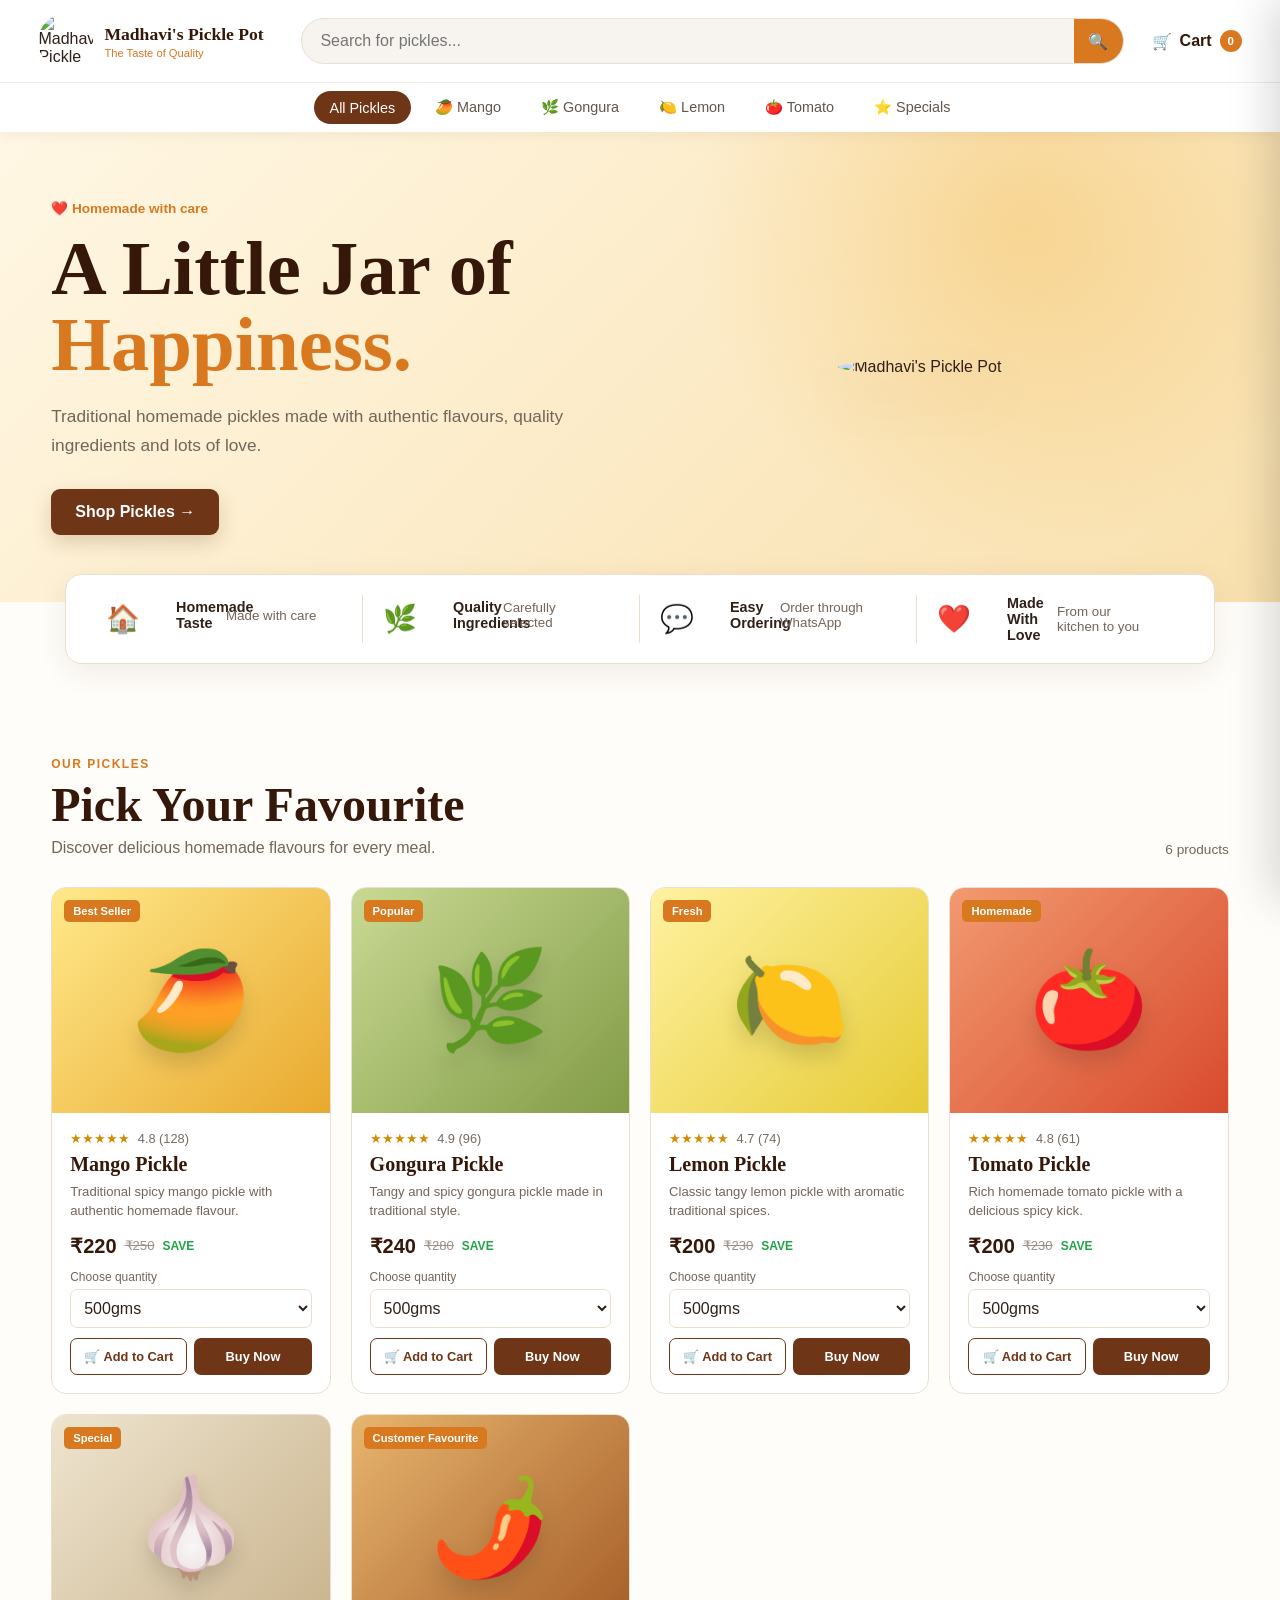
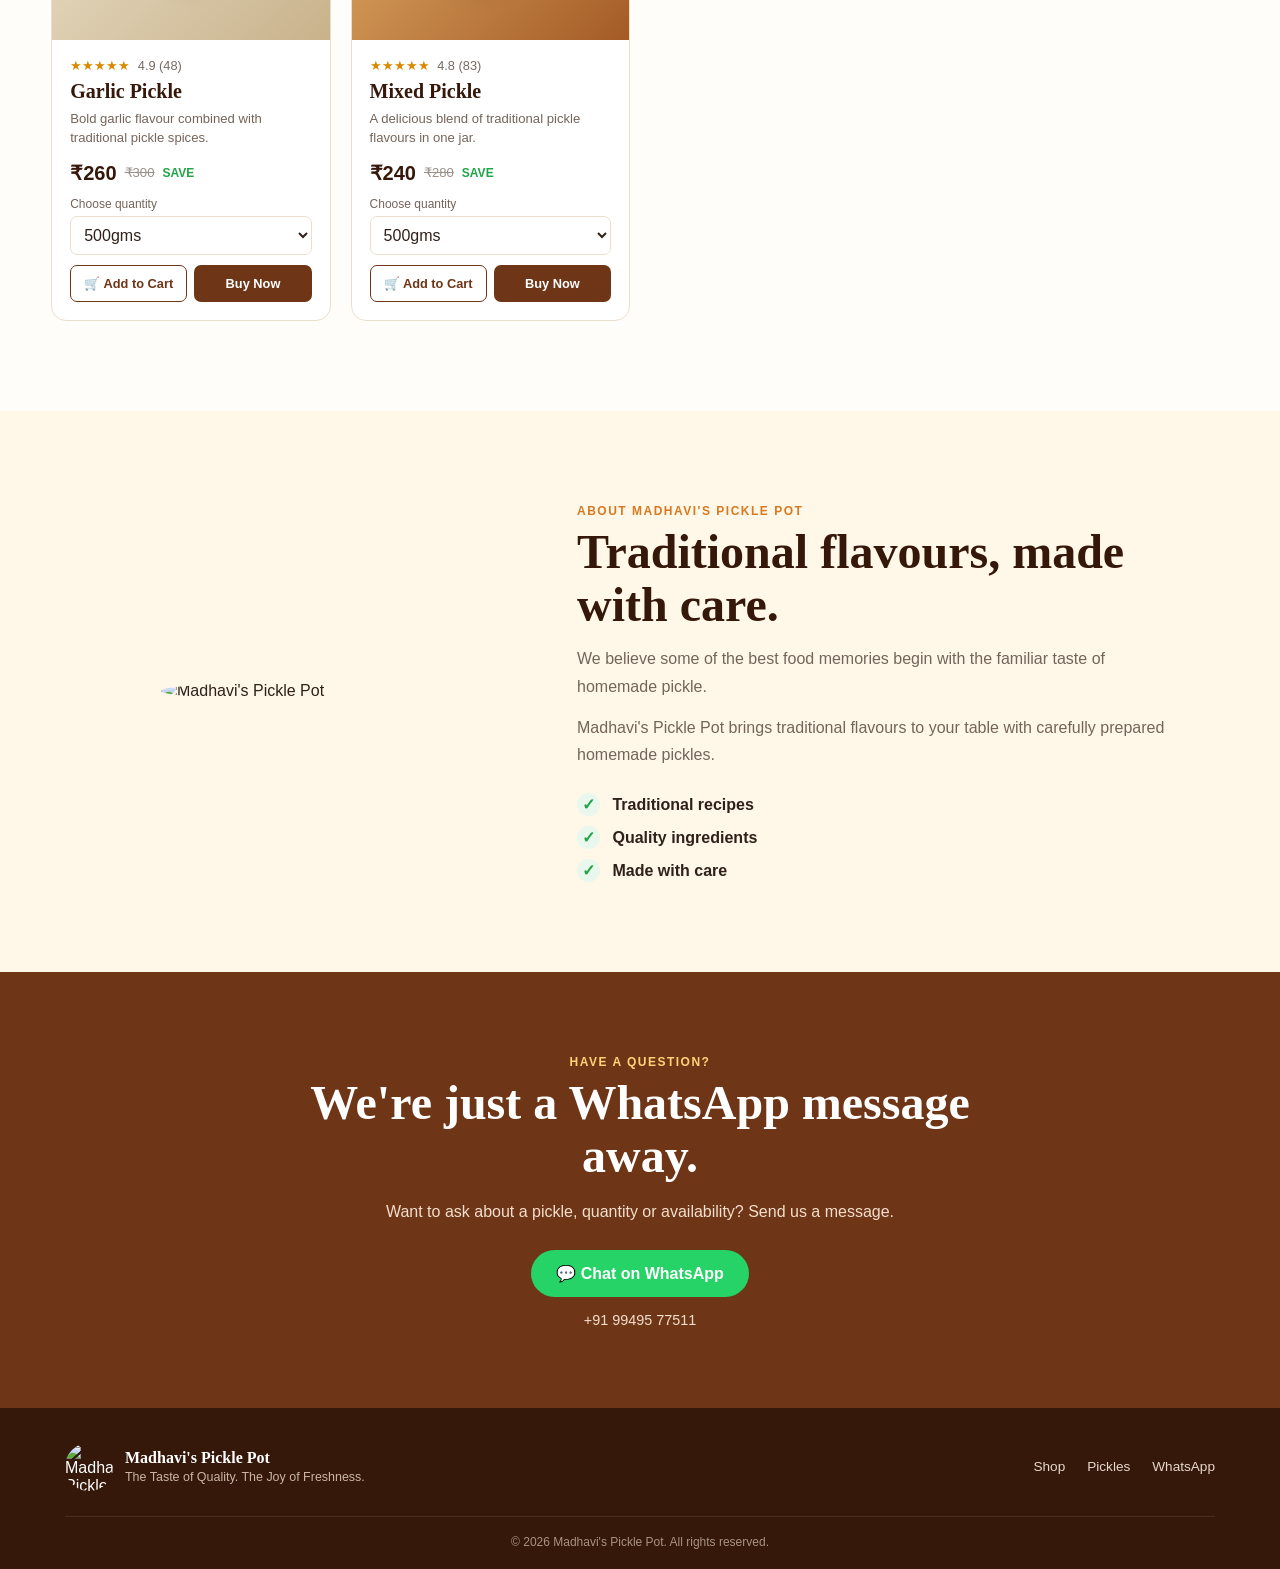
==== commit ac1b29a1: "Update index.html" ====
--- a/index.html
+++ b/index.html
@@ -8,8 +8,17 @@
 
     <meta
         name="description"
-        content="Shop traditional homemade pickles from Madhavi's Pickle Pot."
+        content="Shop delicious traditional homemade pickles from Madhavi's Pickle Pot."
     >
+
+    <meta name="theme-color" content="#6f3517">
+
+    <meta property="og:title" content="Madhavi's Pickle Pot">
+    <meta
+        property="og:description"
+        content="The Taste of Quality. The Joy of Freshness."
+    >
+    <meta property="og:type" content="website">
 
     <link rel="icon" type="image/png" href="logo.png">
     <link rel="stylesheet" href="style.css">
@@ -17,18 +26,21 @@
 
 <body>
 
-<!-- HEADER -->
+<!-- ================= HEADER ================= -->
+
 <header class="header">
 
     <div class="top-header">
 
         <a href="#" class="brand">
-            <img src="logo.png" alt="Madhavi's Pickle Pot">
-            <div>
+            <img src="logo.png" alt="Madhavi's Pickle Pot logo">
+
+            <div class="brand-text">
                 <strong>Madhavi's Pickle Pot</strong>
                 <small>The Taste of Quality</small>
             </div>
         </a>
+
 
         <div class="search-box">
             <input
@@ -37,40 +49,80 @@
                 placeholder="Search for pickles..."
                 autocomplete="off"
             >
-            <button onclick="searchProducts()">🔍</button>
-        </div>
-
-        <button class="cart-button" onclick="openCart()">
+
+            <button
+                type="button"
+                id="searchButton"
+                aria-label="Search"
+            >
+                🔍
+            </button>
+        </div>
+
+
+        <button
+            type="button"
+            class="cart-button"
+            id="cartButton"
+            aria-label="Open shopping cart"
+        >
             🛒
-            <span>Cart</span>
+            <span class="cart-label">Cart</span>
             <b id="cartCount">0</b>
         </button>
 
     </div>
 
+
+    <!-- CATEGORY NAVIGATION -->
+
     <div class="category-bar">
 
-        <button class="category active" data-category="all">
+        <button
+            type="button"
+            class="category active"
+            data-category="all"
+        >
             All Pickles
         </button>
 
-        <button class="category" data-category="mango">
+        <button
+            type="button"
+            class="category"
+            data-category="mango"
+        >
             🥭 Mango
         </button>
 
-        <button class="category" data-category="gongura">
+        <button
+            type="button"
+            class="category"
+            data-category="gongura"
+        >
             🌿 Gongura
         </button>
 
-        <button class="category" data-category="lemon">
+        <button
+            type="button"
+            class="category"
+            data-category="lemon"
+        >
             🍋 Lemon
         </button>
 
-        <button class="category" data-category="tomato">
+        <button
+            type="button"
+            class="category"
+            data-category="tomato"
+        >
             🍅 Tomato
         </button>
 
-        <button class="category" data-category="special">
+        <button
+            type="button"
+            class="category"
+            data-category="special"
+        >
             ⭐ Specials
         </button>
 
@@ -79,7 +131,7 @@
 </header>
 
 
-<!-- HERO -->
+<!-- ================= HERO ================= -->
 
 <section class="hero">
 
@@ -101,14 +153,21 @@
                 flavours, quality ingredients and lots of love.
             </p>
 
-            <a href="#products" class="shop-button">
+            <a
+                href="#products"
+                class="shop-button"
+            >
                 Shop Pickles →
             </a>
 
         </div>
 
+
         <div class="hero-logo">
-            <img src="logo.png" alt="Madhavi's Pickle Pot">
+            <img
+                src="logo.png"
+                alt="Madhavi's Pickle Pot"
+            >
         </div>
 
     </div>
@@ -116,45 +175,65 @@
 </section>
 
 
-<!-- TRUST STRIP -->
+<!-- ================= TRUST ================= -->
 
 <section class="trust-strip">
 
-    <div>
+    <div class="trust-item">
         <span>🏠</span>
-        <strong>Homemade Taste</strong>
-        <small>Made with care</small>
-    </div>
-
-    <div>
+
+        <div>
+            <strong>Homemade Taste</strong>
+            <small>Made with care</small>
+        </div>
+    </div>
+
+
+    <div class="trust-item">
         <span>🌿</span>
-        <strong>Quality Ingredients</strong>
-        <small>Carefully selected</small>
-    </div>
-
-    <div>
+
+        <div>
+            <strong>Quality Ingredients</strong>
+            <small>Carefully selected</small>
+        </div>
+    </div>
+
+
+    <div class="trust-item">
         <span>💬</span>
-        <strong>Easy Ordering</strong>
-        <small>Order through WhatsApp</small>
-    </div>
-
-    <div>
+
+        <div>
+            <strong>Easy Ordering</strong>
+            <small>Order through WhatsApp</small>
+        </div>
+    </div>
+
+
+    <div class="trust-item">
         <span>❤️</span>
-        <strong>Made With Love</strong>
-        <small>From our kitchen to you</small>
+
+        <div>
+            <strong>Made With Love</strong>
+            <small>From our kitchen to you</small>
+        </div>
     </div>
 
 </section>
 
 
-<!-- PRODUCTS -->
-
-<main id="products" class="products-section">
+<!-- ================= PRODUCTS ================= -->
+
+<main
+    class="products-section"
+    id="products"
+>
 
     <div class="section-heading">
 
         <div>
-            <span class="section-label">Our Pickles</span>
+            <span class="section-label">
+                Our Pickles
+            </span>
 
             <h2>Pick Your Favourite</h2>
 
@@ -163,19 +242,35 @@
             </p>
         </div>
 
-        <span id="productCount" class="product-count">
-            6 products
+
+        <span
+            id="productCount"
+            class="product-count"
+        >
+            0 products
         </span>
 
     </div>
 
 
-    <div id="productsGrid" class="products-grid"></div>
-
-
-    <div id="noResults" class="no-results hidden">
-
-        <div>🥒</div>
+    <!-- IMPORTANT: JavaScript renders products here -->
+
+    <div
+        id="productsGrid"
+        class="products-grid"
+    ></div>
+
+
+    <!-- NO RESULTS -->
+
+    <div
+        id="noResults"
+        class="no-results hidden"
+    >
+
+        <div class="no-results-icon">
+            🥒
+        </div>
 
         <h3>No pickles found</h3>
 
@@ -183,7 +278,10 @@
             Try searching for something else.
         </p>
 
-        <button onclick="clearSearch()">
+        <button
+            type="button"
+            id="clearSearchButton"
+        >
             Show All Pickles
         </button>
 
@@ -192,15 +290,21 @@
 </main>
 
 
-<!-- ABOUT -->
+<!-- ================= ABOUT ================= -->
 
 <section class="about-section">
 
     <div class="about-content">
 
         <div class="about-image">
-            <img src="logo.png" alt="Madhavi's Pickle Pot">
-        </div>
+
+            <img
+                src="logo.png"
+                alt="Madhavi's Pickle Pot"
+            >
+
+        </div>
+
 
         <div class="about-text">
 
@@ -214,14 +318,16 @@
             </h2>
 
             <p>
-                We believe some of the best food memories begin with
-                the familiar taste of homemade pickle.
+                We believe some of the best food memories begin
+                with the familiar taste of homemade pickle.
             </p>
 
             <p>
-                Madhavi's Pickle Pot brings traditional flavours to
-                your table with carefully prepared homemade pickles.
+                Madhavi's Pickle Pot brings traditional flavours
+                to your table with carefully prepared homemade
+                pickles.
             </p>
+
 
             <div class="about-points">
 
@@ -249,7 +355,7 @@
 </section>
 
 
-<!-- CONTACT -->
+<!-- ================= CONTACT ================= -->
 
 <section class="contact-section">
 
@@ -259,7 +365,9 @@
             Have a question?
         </span>
 
-        <h2>We're just a WhatsApp message away.</h2>
+        <h2>
+            We're just a WhatsApp message away.
+        </h2>
 
         <p>
             Want to ask about a pickle, quantity or availability?
@@ -267,7 +375,7 @@
         </p>
 
         <a
-            href="https://wa.me/919949577511?text=Hello%20Madhavi's%20Pickle%20Pot%2C%20I%20have%20a%20question."
+            href="https://wa.me/919949577511?text=Hello%20Madhavi%27s%20Pickle%20Pot%2C%20I%20have%20a%20question."
             target="_blank"
             rel="noopener"
             class="whatsapp-button"
@@ -284,90 +392,155 @@
 </section>
 
 
-<!-- FOOTER -->
+<!-- ================= FOOTER ================= -->
 
 <footer>
 
     <div class="footer-content">
 
         <div class="footer-brand">
-            <img src="logo.png" alt="Madhavi's Pickle Pot">
+
+            <img
+                src="logo.png"
+                alt="Madhavi's Pickle Pot"
+            >
 
             <div>
                 <strong>Madhavi's Pickle Pot</strong>
-                <p>The Taste of Quality. The Joy of Freshness.</p>
+
+                <p>
+                    The Taste of Quality.
+                    The Joy of Freshness.
+                </p>
             </div>
-        </div>
+
+        </div>
+
 
         <div class="footer-links">
-            <a href="#products">Shop</a>
-            <a href="#products">Pickles</a>
-            <a href="https://wa.me/919949577511" target="_blank">
+
+            <a href="#products">
+                Shop
+            </a>
+
+            <a href="#products">
+                Pickles
+            </a>
+
+            <a
+                href="https://wa.me/919949577511"
+                target="_blank"
+                rel="noopener"
+            >
                 WhatsApp
             </a>
-        </div>
-
-    </div>
+
+        </div>
+
+    </div>
+
 
     <div class="copyright">
-        © <span id="year"></span> Madhavi's Pickle Pot. All rights reserved.
+
+        © <span id="year"></span>
+        Madhavi's Pickle Pot.
+        All rights reserved.
+
     </div>
 
 </footer>
 
 
-<!-- CART OVERLAY -->
+<!-- ================= CART OVERLAY ================= -->
 
 <div
     id="cartOverlay"
     class="cart-overlay"
-    onclick="closeCart(event)"
 ></div>
 
 
-<!-- CART -->
-
-<aside id="cartPanel" class="cart-panel">
+<!-- ================= CART PANEL ================= -->
+
+<aside
+    id="cartPanel"
+    class="cart-panel"
+    aria-hidden="true"
+>
 
     <div class="cart-header">
 
         <div>
-            <span class="cart-small-title">Your Order</span>
-            <h2>Shopping Cart</h2>
-        </div>
-
-        <button onclick="closeCart()" class="close-cart">
+            <span class="cart-small-title">
+                Your Order
+            </span>
+
+            <h2>
+                Shopping Cart
+            </h2>
+        </div>
+
+
+        <button
+            type="button"
+            id="closeCart"
+            class="close-cart"
+            aria-label="Close cart"
+        >
             ×
         </button>
 
     </div>
 
 
-    <div id="cartItems" class="cart-items"></div>
-
-
-    <div id="emptyCart" class="empty-cart">
-
-        <div>🛒</div>
-
-        <h3>Your cart is empty</h3>
+    <!-- CART ITEMS -->
+
+    <div
+        id="cartItems"
+        class="cart-items"
+    ></div>
+
+
+    <!-- EMPTY CART -->
+
+    <div
+        id="emptyCart"
+        class="empty-cart"
+    >
+
+        <div>
+            🛒
+        </div>
+
+        <h3>
+            Your cart is empty
+        </h3>
 
         <p>
             Add some delicious pickles to get started.
         </p>
 
-        <button onclick="closeCart()">
+        <button
+            type="button"
+            id="continueShopping"
+        >
             Continue Shopping
         </button>
 
     </div>
 
 
-    <div id="cartBottom" class="cart-bottom hidden">
+    <!-- CART TOTAL -->
+
+    <div
+        id="cartBottom"
+        class="cart-bottom hidden"
+    >
 
         <div class="cart-total">
 
-            <span>Total</span>
+            <span>
+                Total
+            </span>
 
             <strong id="cartTotal">
                 ₹0
@@ -375,12 +548,15 @@
 
         </div>
 
-        <button
+
+        <button
+            type="button"
+            id="checkoutButton"
             class="checkout-button"
-            onclick="checkoutWhatsApp()"
         >
             💬 Order on WhatsApp
         </button>
+
 
         <small>
             You'll confirm your order directly with us on WhatsApp.
@@ -391,9 +567,14 @@
 </aside>
 
 
-<!-- TOAST -->
-
-<div id="toast" class="toast">
+<!-- ================= TOAST ================= -->
+
+<div
+    id="toast"
+    class="toast"
+    role="status"
+    aria-live="polite"
+>
     Added to cart ❤️
 </div>
 
@@ -401,4 +582,4 @@
 <script src="script.js"></script>
 
 </body>
-</html>+</html>
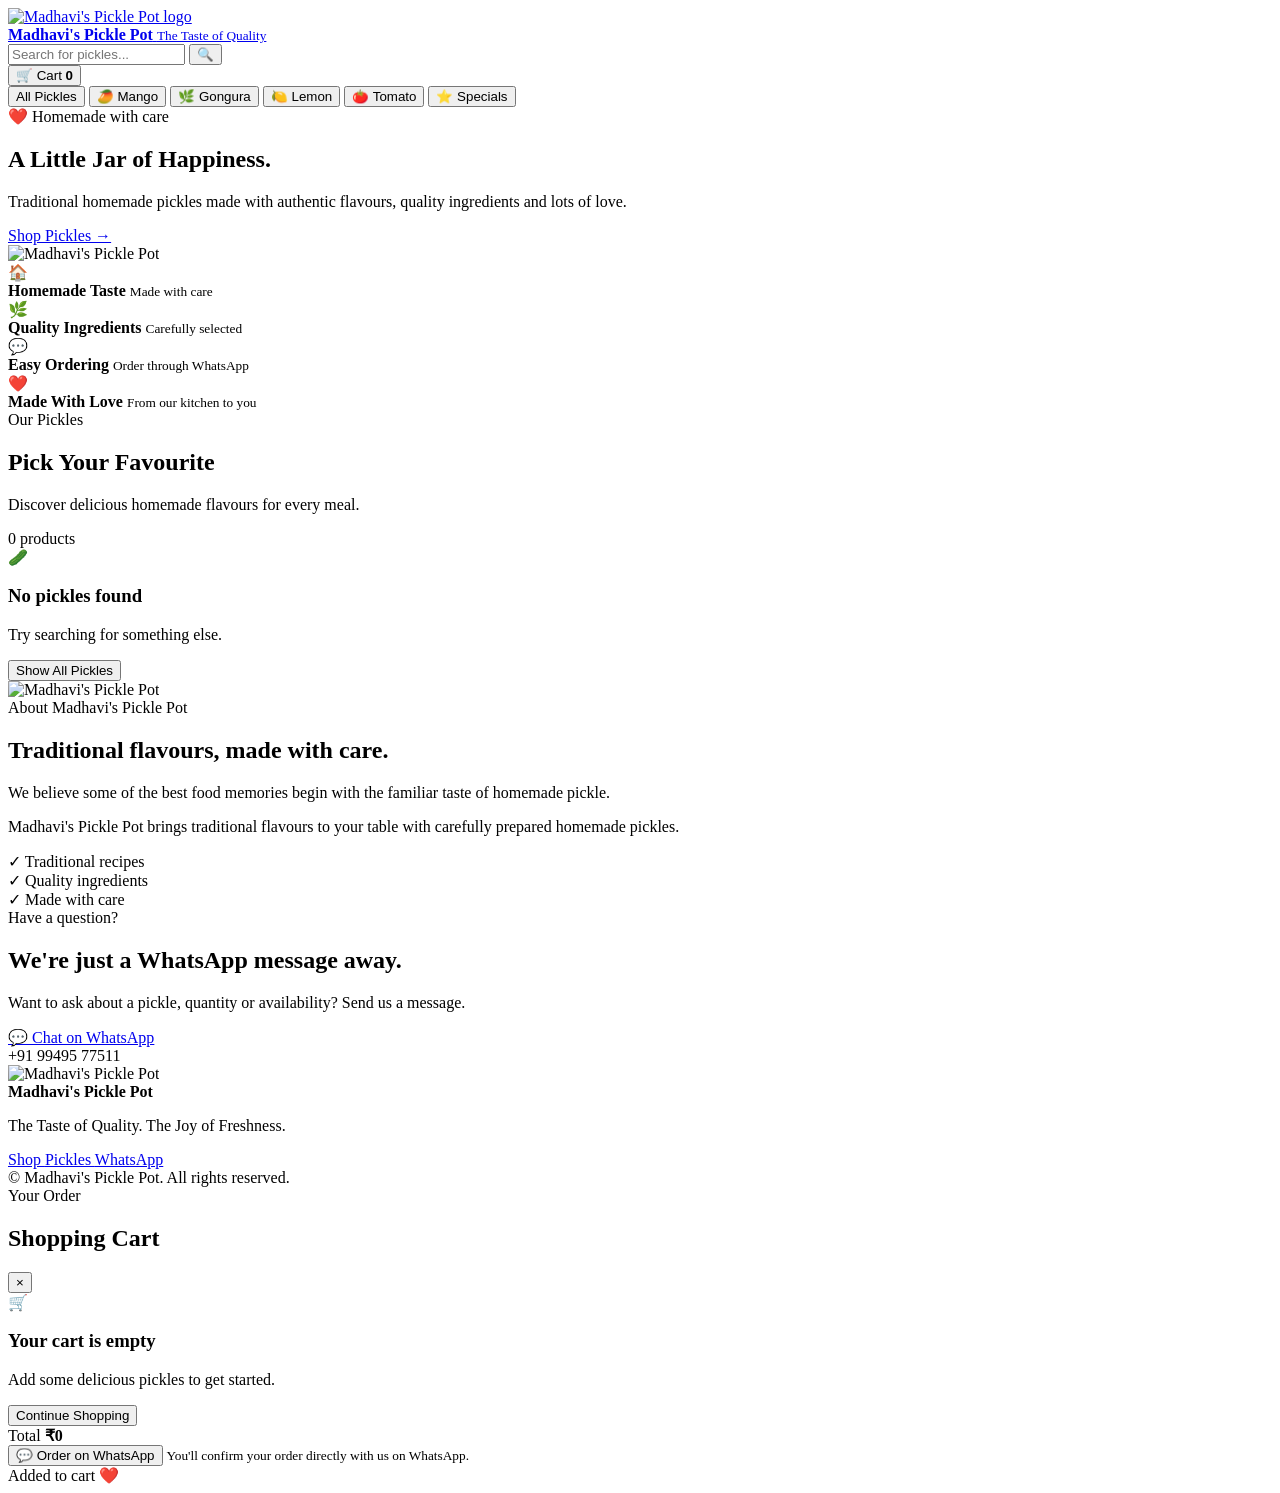
==== commit 79b8c3ed: "Add files via upload" ====
--- a/index.html
+++ b/index.html
@@ -582,4 +582,4 @@
 <script src="script.js"></script>
 
 </body>
-</html>
+</html>
--- a/style.css
+++ b/style.css
@@ -1,1564 +1,1361 @@
-* {
-    margin: 0;
-    padding: 0;
-    box-sizing: border-box;
+"use strict";
+
+
+/* =========================================================
+   MADHAVI'S PICKLE POT
+   ========================================================= */
+
+
+/* ================= CONFIGURATION ================= */
+
+const WHATSAPP_NUMBER = "919949577511";
+
+
+/* ================= PRODUCT DATA ================= */
+
+const products = [
+
+    {
+        id: 1,
+
+        name: "Mango Pickle",
+
+        category: "mango",
+
+        emoji: "🥭",
+
+        imageClass: "mango",
+
+        rating: 4.8,
+
+        reviews: 128,
+
+        description:
+            "Traditional spicy mango pickle with authentic homemade flavour.",
+
+        offer: "Best Seller",
+
+        sizes: [
+            {
+                name: "250gms",
+                price: 120,
+                oldPrice: 140
+            },
+            {
+                name: "500gms",
+                price: 220,
+                oldPrice: 250
+            },
+            {
+                name: "1kg",
+                price: 400,
+                oldPrice: 450
+            }
+        ]
+    },
+
+
+    {
+        id: 2,
+
+        name: "Gongura Pickle",
+
+        category: "gongura",
+
+        emoji: "🌿",
+
+        imageClass: "gongura",
+
+        rating: 4.9,
+
+        reviews: 96,
+
+        description:
+            "Tangy and spicy gongura pickle made in traditional style.",
+
+        offer: "Popular",
+
+        sizes: [
+            {
+                name: "250gms",
+                price: 130,
+                oldPrice: 150
+            },
+            {
+                name: "500gms",
+                price: 240,
+                oldPrice: 280
+            },
+            {
+                name: "1kg",
+                price: 450,
+                oldPrice: 520
+            }
+        ]
+    },
+
+
+    {
+        id: 3,
+
+        name: "Lemon Pickle",
+
+        category: "lemon",
+
+        emoji: "🍋",
+
+        imageClass: "lemon",
+
+        rating: 4.7,
+
+        reviews: 74,
+
+        description:
+            "Classic tangy lemon pickle with aromatic traditional spices.",
+
+        offer: "Fresh",
+
+        sizes: [
+            {
+                name: "250gms",
+                price: 110,
+                oldPrice: 130
+            },
+            {
+                name: "500gms",
+                price: 200,
+                oldPrice: 230
+            },
+            {
+                name: "1kg",
+                price: 380,
+                oldPrice: 430
+            }
+        ]
+    },
+
+
+    {
+        id: 4,
+
+        name: "Tomato Pickle",
+
+        category: "tomato",
+
+        emoji: "🍅",
+
+        imageClass: "tomato",
+
+        rating: 4.8,
+
+        reviews: 61,
+
+        description:
+            "Rich homemade tomato pickle with a delicious spicy kick.",
+
+        offer: "Homemade",
+
+        sizes: [
+            {
+                name: "250gms",
+                price: 110,
+                oldPrice: 130
+            },
+            {
+                name: "500gms",
+                price: 200,
+                oldPrice: 230
+            },
+            {
+                name: "1kg",
+                price: 380,
+                oldPrice: 430
+            }
+        ]
+    },
+
+
+    {
+        id: 5,
+
+        name: "Garlic Pickle",
+
+        category: "special",
+
+        emoji: "🧄",
+
+        imageClass: "garlic",
+
+        rating: 4.9,
+
+        reviews: 48,
+
+        description:
+            "Bold garlic flavour combined with traditional pickle spices.",
+
+        offer: "Special",
+
+        sizes: [
+            {
+                name: "250gms",
+                price: 140,
+                oldPrice: 160
+            },
+            {
+                name: "500gms",
+                price: 260,
+                oldPrice: 300
+            },
+            {
+                name: "1kg",
+                price: 490,
+                oldPrice: 550
+            }
+        ]
+    },
+
+
+    {
+        id: 6,
+
+        name: "Mixed Pickle",
+
+        category: "special",
+
+        emoji: "🌶️",
+
+        imageClass: "mixed",
+
+        rating: 4.8,
+
+        reviews: 83,
+
+        description:
+            "A delicious blend of traditional pickle flavours in one jar.",
+
+        offer: "Customer Favourite",
+
+        sizes: [
+            {
+                name: "250gms",
+                price: 130,
+                oldPrice: 150
+            },
+            {
+                name: "500gms",
+                price: 240,
+                oldPrice: 280
+            },
+            {
+                name: "1kg",
+                price: 450,
+                oldPrice: 510
+            }
+        ]
+    }
+
+];
+
+
+/* ================= STATE ================= */
+
+let cart = [];
+
+let currentCategory = "all";
+
+
+/* ================= DOM ELEMENTS ================= */
+
+const productsGrid =
+    document.getElementById("productsGrid");
+
+const searchInput =
+    document.getElementById("searchInput");
+
+const searchButton =
+    document.getElementById("searchButton");
+
+const productCount =
+    document.getElementById("productCount");
+
+const noResults =
+    document.getElementById("noResults");
+
+const clearSearchButton =
+    document.getElementById("clearSearchButton");
+
+const cartButton =
+    document.getElementById("cartButton");
+
+const cartCount =
+    document.getElementById("cartCount");
+
+const cartOverlay =
+    document.getElementById("cartOverlay");
+
+const cartPanel =
+    document.getElementById("cartPanel");
+
+const closeCartButton =
+    document.getElementById("closeCart");
+
+const cartItems =
+    document.getElementById("cartItems");
+
+const emptyCart =
+    document.getElementById("emptyCart");
+
+const continueShopping =
+    document.getElementById("continueShopping");
+
+const cartBottom =
+    document.getElementById("cartBottom");
+
+const cartTotal =
+    document.getElementById("cartTotal");
+
+const checkoutButton =
+    document.getElementById("checkoutButton");
+
+const toast =
+    document.getElementById("toast");
+
+const year =
+    document.getElementById("year");
+
+
+/* ================= SAFETY CHECK ================= */
+
+const requiredElements = {
+
+    productsGrid,
+    searchInput,
+    searchButton,
+    productCount,
+    noResults,
+    clearSearchButton,
+    cartButton,
+    cartCount,
+    cartOverlay,
+    cartPanel,
+    closeCartButton,
+    cartItems,
+    emptyCart,
+    continueShopping,
+    cartBottom,
+    cartTotal,
+    checkoutButton,
+    toast,
+    year
+
+};
+
+
+for (
+    const [name, element]
+    of Object.entries(requiredElements)
+) {
+
+    if (!element) {
+
+        console.error(
+            `Missing required HTML element: ${name}`
+        );
+
+    }
+
 }
 
-:root {
-    --brown: #6f3517;
-    --dark-brown: #35180a;
-    --orange: #d87920;
-    --gold: #f0a928;
-    --cream: #fff8e9;
-    --cream-dark: #f8ecd5;
-    --white: #ffffff;
-    --text: #302019;
-    --muted: #75645a;
-    --green: #20a447;
-    --border: #eadfce;
-    --shadow: 0 8px 30px rgba(67, 36, 15, 0.08);
+
+/* ================= RENDER PRODUCTS ================= */
+
+function renderProducts(productList) {
+
+    productsGrid.innerHTML = "";
+
+
+    if (productList.length === 0) {
+
+        noResults.classList.remove("hidden");
+
+        productCount.textContent =
+            "0 products";
+
+        return;
+
+    }
+
+
+    noResults.classList.add("hidden");
+
+
+    productCount.textContent =
+        `${productList.length} product${productList.length === 1 ? "" : "s"}`;
+
+
+    productList.forEach(
+        product => {
+
+            const defaultSize =
+                product.sizes[1];
+
+
+            const card =
+                document.createElement("article");
+
+
+            card.className =
+                "product-card";
+
+
+            card.innerHTML = `
+
+                <div
+                    class="product-image ${product.imageClass}"
+                >
+
+                    <span class="offer-badge">
+                        ${product.offer}
+                    </span>
+
+                    <span class="product-emoji">
+                        ${product.emoji}
+                    </span>
+
+                </div>
+
+
+                <div class="product-info">
+
+                    <div class="rating">
+
+                        ★★★★★
+
+                        <span>
+                            ${product.rating}
+                            (${product.reviews})
+                        </span>
+
+                    </div>
+
+
+                    <h3>
+                        ${product.name}
+                    </h3>
+
+
+                    <p class="product-description">
+                        ${product.description}
+                    </p>
+
+
+                    <div class="price-row">
+
+                        <strong
+                            class="price"
+                            id="price-${product.id}"
+                        >
+                            ₹${defaultSize.price}
+                        </strong>
+
+                        <span
+                            class="old-price"
+                            id="old-price-${product.id}"
+                        >
+                            ₹${defaultSize.oldPrice}
+                        </span>
+
+                        <span class="save">
+                            SAVE
+                        </span>
+
+                    </div>
+
+
+                    <label
+                        class="size-label"
+                        for="size-${product.id}"
+                    >
+                        Choose quantity
+                    </label>
+
+
+                    <select
+                        class="size-select"
+                        id="size-${product.id}"
+                    >
+
+                        ${product.sizes
+                            .map(
+                                (size, index) => `
+                                    <option
+                                        value="${size.name}"
+                                        ${index === 1 ? "selected" : ""}
+                                    >
+                                        ${size.name}
+                                    </option>
+                                `
+                            )
+                            .join("")}
+
+                    </select>
+
+
+                    <div class="product-actions">
+
+                        <button
+                            type="button"
+                            class="add-cart"
+                            data-action="add"
+                            data-product-id="${product.id}"
+                        >
+                            🛒 Add to Cart
+                        </button>
+
+
+                        <button
+                            type="button"
+                            class="buy-now"
+                            data-action="buy"
+                            data-product-id="${product.id}"
+                        >
+                            Buy Now
+                        </button>
+
+                    </div>
+
+                </div>
+
+            `;
+
+
+            productsGrid.appendChild(card);
+
+        }
+    );
+
 }
 
-html {
-    scroll-behavior: smooth;
+
+/* ================= GET SELECTED SIZE ================= */
+
+function getSelectedSize(productId) {
+
+    const select =
+        document.getElementById(
+            `size-${productId}`
+        );
+
+
+    if (!select) {
+
+        return null;
+
+    }
+
+
+    return select.value;
+
 }
 
-body {
-    font-family: Arial, Helvetica, sans-serif;
-    background: #fffdf9;
-    color: var(--text);
+
+/* ================= UPDATE PRODUCT PRICE ================= */
+
+function updateProductPrice(productId) {
+
+    const product =
+        products.find(
+            item => item.id === productId
+        );
+
+
+    if (!product) {
+
+        return;
+
+    }
+
+
+    const selectedSize =
+        getSelectedSize(productId);
+
+
+    const sizeData =
+        product.sizes.find(
+            item =>
+                item.name === selectedSize
+        );
+
+
+    if (!sizeData) {
+
+        return;
+
+    }
+
+
+    const priceElement =
+        document.getElementById(
+            `price-${productId}`
+        );
+
+
+    const oldPriceElement =
+        document.getElementById(
+            `old-price-${productId}`
+        );
+
+
+    if (priceElement) {
+
+        priceElement.textContent =
+            `₹${sizeData.price}`;
+
+    }
+
+
+    if (oldPriceElement) {
+
+        oldPriceElement.textContent =
+            `₹${sizeData.oldPrice}`;
+
+    }
+
 }
 
-button,
-input,
-select {
-    font: inherit;
+
+/* ================= FILTER ================= */
+
+function filterProducts() {
+
+    const searchTerm =
+        searchInput.value
+            .trim()
+            .toLowerCase();
+
+
+    const filteredProducts =
+        products.filter(
+            product => {
+
+                const matchesCategory =
+                    currentCategory === "all" ||
+                    product.category === currentCategory;
+
+
+                const searchableText =
+                    `${product.name} ${product.description}`
+                        .toLowerCase();
+
+
+                const matchesSearch =
+                    searchableText.includes(
+                        searchTerm
+                    );
+
+
+                return (
+                    matchesCategory &&
+                    matchesSearch
+                );
+
+            }
+        );
+
+
+    renderProducts(
+        filteredProducts
+    );
+
 }
 
-button {
-    cursor: pointer;
+
+/* ================= SEARCH EVENTS ================= */
+
+searchInput.addEventListener(
+    "input",
+    filterProducts
+);
+
+
+searchButton.addEventListener(
+    "click",
+    filterProducts
+);
+
+
+/* ================= CATEGORY EVENTS ================= */
+
+document
+    .querySelectorAll(".category")
+    .forEach(
+        button => {
+
+            button.addEventListener(
+                "click",
+                () => {
+
+                    document
+                        .querySelectorAll(".category")
+                        .forEach(
+                            categoryButton =>
+                                categoryButton
+                                    .classList
+                                    .remove("active")
+                        );
+
+
+                    button.classList.add(
+                        "active"
+                    );
+
+
+                    currentCategory =
+                        button.dataset.category;
+
+
+                    filterProducts();
+
+                }
+            );
+
+        }
+    );
+
+
+/* ================= PRODUCT BUTTON EVENTS ================= */
+
+productsGrid.addEventListener(
+    "change",
+    event => {
+
+        if (
+            event.target.classList
+                .contains("size-select")
+        ) {
+
+            const productId =
+                Number(
+                    event.target.id
+                        .replace(
+                            "size-",
+                            ""
+                        )
+                );
+
+
+            updateProductPrice(
+                productId
+            );
+
+        }
+
+    }
+);
+
+
+productsGrid.addEventListener(
+    "click",
+    event => {
+
+        const button =
+            event.target.closest(
+                "button[data-action]"
+            );
+
+
+        if (!button) {
+
+            return;
+
+        }
+
+
+        const productId =
+            Number(
+                button.dataset.productId
+            );
+
+
+        if (
+            button.dataset.action === "add"
+        ) {
+
+            addToCart(productId);
+
+        }
+
+
+        if (
+            button.dataset.action === "buy"
+        ) {
+
+            addToCart(productId);
+
+            openCart();
+
+        }
+
+    }
+);
+
+
+/* ================= ADD TO CART ================= */
+
+function addToCart(productId) {
+
+    const product =
+        products.find(
+            item => item.id === productId
+        );
+
+
+    if (!product) {
+
+        return;
+
+    }
+
+
+    const selectedSize =
+        getSelectedSize(productId);
+
+
+    const sizeData =
+        product.sizes.find(
+            item =>
+                item.name === selectedSize
+        );
+
+
+    if (!sizeData) {
+
+        return;
+
+    }
+
+
+    const existingItem =
+        cart.find(
+            item =>
+                item.productId === productId &&
+                item.size === selectedSize
+        );
+
+
+    if (existingItem) {
+
+        existingItem.quantity += 1;
+
+    } else {
+
+        cart.push({
+
+            productId: product.id,
+
+            name: product.name,
+
+            emoji: product.emoji,
+
+            imageClass: product.imageClass,
+
+            size: sizeData.name,
+
+            price: sizeData.price,
+
+            quantity: 1
+
+        });
+
+    }
+
+
+    updateCart();
+
+
+    showToast(
+        `${product.name} added to cart ❤️`
+    );
+
 }
 
-a {
-    color: inherit;
+
+/* ================= UPDATE CART ================= */
+
+function updateCart() {
+
+    const totalItems =
+        cart.reduce(
+            (
+                total,
+                item
+            ) =>
+                total + item.quantity,
+            0
+        );
+
+
+    cartCount.textContent =
+        totalItems;
+
+
+    if (cart.length === 0) {
+
+        cartItems.innerHTML = "";
+
+        emptyCart.classList.remove(
+            "hidden"
+        );
+
+        cartBottom.classList.add(
+            "hidden"
+        );
+
+        return;
+
+    }
+
+
+    emptyCart.classList.add(
+        "hidden"
+    );
+
+    cartBottom.classList.remove(
+        "hidden"
+    );
+
+
+    cartItems.innerHTML =
+        cart
+            .map(
+                (item, index) => `
+
+                    <div class="cart-item">
+
+                        <div
+                            class="cart-item-image ${item.imageClass}"
+                        >
+                            ${item.emoji}
+                        </div>
+
+
+                        <div>
+
+                            <div class="cart-item-name">
+                                ${item.name}
+                            </div>
+
+
+                            <div class="cart-item-size">
+                                ${item.size}
+                            </div>
+
+
+                            <div class="cart-item-price">
+                                ₹${item.price * item.quantity}
+                            </div>
+
+
+                            <div class="cart-quantity">
+
+                                <button
+                                    type="button"
+                                    data-cart-action="decrease"
+                                    data-cart-index="${index}"
+                                >
+                                    −
+                                </button>
+
+
+                                <span>
+                                    ${item.quantity}
+                                </span>
+
+
+                                <button
+                                    type="button"
+                                    data-cart-action="increase"
+                                    data-cart-index="${index}"
+                                >
+                                    +
+                                </button>
+
+                            </div>
+
+
+                            <button
+                                type="button"
+                                class="remove-item"
+                                data-cart-action="remove"
+                                data-cart-index="${index}"
+                            >
+                                Remove
+                            </button>
+
+                        </div>
+
+                    </div>
+
+                `
+            )
+            .join("");
+
+
+    const total =
+        cart.reduce(
+            (
+                sum,
+                item
+            ) =>
+                sum +
+                (
+                    item.price *
+                    item.quantity
+                ),
+            0
+        );
+
+
+    cartTotal.textContent =
+        `₹${total}`;
+
 }
 
 
-/* =========================
-   HEADER
-========================= */
-
-.header {
-    background: white;
-    position: sticky;
-    top: 0;
-    z-index: 1000;
-    box-shadow: 0 2px 15px rgba(0, 0, 0, 0.06);
+/* ================= CART CONTROLS ================= */
+
+cartItems.addEventListener(
+    "click",
+    event => {
+
+        const button =
+            event.target.closest(
+                "button[data-cart-action]"
+            );
+
+
+        if (!button) {
+
+            return;
+
+        }
+
+
+        const index =
+            Number(
+                button.dataset.cartIndex
+            );
+
+
+        const action =
+            button.dataset.cartAction;
+
+
+        if (
+            action === "increase"
+        ) {
+
+            cart[index].quantity += 1;
+
+        }
+
+
+        if (
+            action === "decrease"
+        ) {
+
+            cart[index].quantity -= 1;
+
+
+            if (
+                cart[index].quantity <= 0
+            ) {
+
+                cart.splice(
+                    index,
+                    1
+                );
+
+            }
+
+        }
+
+
+        if (
+            action === "remove"
+        ) {
+
+            cart.splice(
+                index,
+                1
+            );
+
+        }
+
+
+        updateCart();
+
+    }
+);
+
+
+/* ================= OPEN CART ================= */
+
+function openCart() {
+
+    cartPanel.classList.add(
+        "open"
+    );
+
+    cartOverlay.classList.add(
+        "open"
+    );
+
+    cartPanel.setAttribute(
+        "aria-hidden",
+        "false"
+    );
+
+    document.body.style.overflow =
+        "hidden";
+
 }
 
-.top-header {
-    width: min(1250px, 94%);
-    margin: auto;
-
-    min-height: 82px;
-
-    display: flex;
-    align-items: center;
-    gap: 28px;
+
+/* ================= CLOSE CART ================= */
+
+function closeCart() {
+
+    cartPanel.classList.remove(
+        "open"
+    );
+
+    cartOverlay.classList.remove(
+        "open"
+    );
+
+    cartPanel.setAttribute(
+        "aria-hidden",
+        "true"
+    );
+
+    document.body.style.overflow =
+        "";
+
 }
 
-.brand {
-    display: flex;
-    align-items: center;
-    gap: 11px;
-
-    text-decoration: none;
-
-    min-width: 235px;
+
+/* ================= CART EVENTS ================= */
+
+cartButton.addEventListener(
+    "click",
+    openCart
+);
+
+
+closeCartButton.addEventListener(
+    "click",
+    closeCart
+);
+
+
+cartOverlay.addEventListener(
+    "click",
+    closeCart
+);
+
+
+continueShopping.addEventListener(
+    "click",
+    closeCart
+);
+
+
+/* ================= WHATSAPP CHECKOUT ================= */
+
+checkoutButton.addEventListener(
+    "click",
+    checkoutWhatsApp
+);
+
+
+function checkoutWhatsApp() {
+
+    if (cart.length === 0) {
+
+        showToast(
+            "Your cart is empty"
+        );
+
+        return;
+
+    }
+
+
+    let message =
+        "Hello Madhavi's Pickle Pot,\n\n";
+
+    message +=
+        "I would like to order:\n\n";
+
+
+    cart.forEach(
+        (item, index) => {
+
+            const itemTotal =
+                item.price *
+                item.quantity;
+
+
+            message +=
+                `${index + 1}. ${item.name} - ${item.size} × ${item.quantity} = ₹${itemTotal}\n`;
+
+        }
+    );
+
+
+    const total =
+        cart.reduce(
+            (
+                sum,
+                item
+            ) =>
+                sum +
+                (
+                    item.price *
+                    item.quantity
+                ),
+            0
+        );
+
+
+    message +=
+        `\nTotal: ₹${total}`;
+
+
+    message +=
+        "\n\nPlease confirm my order.";
+
+
+    message +=
+        "\n\nThank you.";
+
+
+    const whatsappURL =
+        `https://wa.me/${WHATSAPP_NUMBER}?text=${encodeURIComponent(message)}`;
+
+
+    window.open(
+        whatsappURL,
+        "_blank",
+        "noopener"
+    );
+
 }
 
-.brand img {
-    width: 55px;
-    height: 55px;
-    object-fit: cover;
-    border-radius: 50%;
+
+/* ================= CLEAR SEARCH ================= */
+
+clearSearchButton.addEventListener(
+    "click",
+    () => {
+
+        searchInput.value = "";
+
+        currentCategory = "all";
+
+
+        document
+            .querySelectorAll(".category")
+            .forEach(
+                button =>
+                    button.classList
+                        .remove("active")
+            );
+
+
+        const allCategory =
+            document.querySelector(
+                '.category[data-category="all"]'
+            );
+
+
+        if (allCategory) {
+
+            allCategory.classList.add(
+                "active"
+            );
+
+        }
+
+
+        filterProducts();
+
+    }
+);
+
+
+/* ================= TOAST ================= */
+
+let toastTimer;
+
+
+function showToast(message) {
+
+    toast.textContent =
+        message;
+
+    toast.classList.add(
+        "show"
+    );
+
+
+    clearTimeout(
+        toastTimer
+    );
+
+
+    toastTimer =
+        setTimeout(
+            () => {
+
+                toast.classList.remove(
+                    "show"
+                );
+
+            },
+            2500
+        );
+
 }
 
-.brand strong {
-    display: block;
-    color: var(--dark-brown);
-    font-family: Georgia, serif;
-    font-size: 1.1rem;
-}
-
-.brand small {
-    display: block;
-    color: var(--orange);
-    font-size: 0.7rem;
-    margin-top: 2px;
-}
-
-
-/* SEARCH */
-
-.search-box {
-    flex: 1;
-
-    height: 46px;
-
-    display: flex;
-
-    background: #f7f4ef;
-
-    border: 1px solid #e7dfd3;
-
-    border-radius: 25px;
-
-    overflow: hidden;
-}
-
-.search-box input {
-    width: 100%;
-
-    border: none;
-    outline: none;
-
-    background: transparent;
-
-    padding: 0 18px;
-
-    color: var(--text);
-}
-
-.search-box button {
-    width: 52px;
-
-    border: none;
-
-    background: var(--orange);
-
-    color: white;
-
-    font-size: 1rem;
-}
-
-
-/* CART BUTTON */
-
-.cart-button {
-    border: none;
-    background: transparent;
-
-    display: flex;
-    align-items: center;
-    gap: 8px;
-
-    color: var(--dark-brown);
-
-    font-weight: bold;
-}
-
-.cart-button b {
-    min-width: 22px;
-    height: 22px;
-
-    display: grid;
-    place-items: center;
-
-    background: var(--orange);
-    color: white;
-
-    border-radius: 50%;
-
-    font-size: 0.72rem;
-}
-
-
-/* CATEGORY */
-
-.category-bar {
-    border-top: 1px solid #f0ebe3;
-
-    display: flex;
-
-    justify-content: center;
-
-    gap: 8px;
-
-    padding: 8px 3%;
-
-    overflow-x: auto;
-
-    scrollbar-width: none;
-}
-
-.category-bar::-webkit-scrollbar {
-    display: none;
-}
-
-.category {
-    border: none;
-
-    background: transparent;
-
-    color: #62554c;
-
-    padding: 8px 16px;
-
-    border-radius: 20px;
-
-    white-space: nowrap;
-
-    font-size: 0.9rem;
-}
-
-.category:hover {
-    background: var(--cream);
-    color: var(--brown);
-}
-
-.category.active {
-    background: var(--brown);
-    color: white;
-}
-
-
-/* =========================
-   HERO
-========================= */
-
-.hero {
-    background:
-        radial-gradient(
-            circle at 80% 20%,
-            rgba(240, 169, 40, 0.3),
-            transparent 30%
-        ),
-        linear-gradient(
-            135deg,
-            #fff7e4,
-            #f9e0ad
-        );
-}
-
-.hero-content {
-    width: min(1250px, 92%);
-    min-height: 470px;
-
-    margin: auto;
-
-    display: grid;
-
-    grid-template-columns: 1.2fr 0.8fr;
-
-    align-items: center;
-
-    gap: 50px;
-}
-
-.hero-text {
-    max-width: 650px;
-}
-
-.hero-label {
-    display: inline-block;
-
-    color: var(--orange);
-
-    font-weight: bold;
-
-    font-size: 0.85rem;
-
-    margin-bottom: 15px;
-}
-
-.hero h1 {
-    font-family: Georgia, serif;
-
-    font-size: clamp(3rem, 6vw, 5.2rem);
-
-    line-height: 0.98;
-
-    color: var(--dark-brown);
-
-    margin-bottom: 20px;
-}
-
-.hero h1 span {
-    color: var(--orange);
-}
-
-.hero p {
-    max-width: 580px;
-
-    color: var(--muted);
-
-    font-size: 1.08rem;
-
-    line-height: 1.7;
-
-    margin-bottom: 28px;
-}
-
-.shop-button {
-    display: inline-block;
-
-    background: var(--brown);
-
-    color: white;
-
-    padding: 14px 24px;
-
-    border-radius: 9px;
-
-    text-decoration: none;
-
-    font-weight: bold;
-
-    box-shadow: 0 8px 20px rgba(111, 53, 23, 0.2);
-}
-
-.shop-button:hover {
-    background: var(--dark-brown);
-}
-
-.hero-logo {
-    display: flex;
-    justify-content: center;
-}
-
-.hero-logo img {
-    width: min(330px, 85%);
-
-    border-radius: 50%;
-
-    filter: drop-shadow(
-        0 25px 25px rgba(70, 30, 5, 0.18)
-    );
-}
-
-
-/* =========================
-   TRUST
-========================= */
-
-.trust-strip {
-    width: min(1150px, 92%);
-
-    margin: -28px auto 0;
-
-    position: relative;
-    z-index: 2;
-
-    background: white;
-
-    border: 1px solid var(--border);
-
-    border-radius: 16px;
-
-    box-shadow: var(--shadow);
-
-    display: grid;
-
-    grid-template-columns: repeat(4, 1fr);
-
-    padding: 20px;
-}
-
-.trust-strip div {
-    display: grid;
-
-    grid-template-columns: 40px 1fr;
-
-    column-gap: 10px;
-
-    align-items: center;
-
-    padding: 0 20px;
-
-    border-right: 1px solid var(--border);
-}
-
-.trust-strip div:last-child {
-    border-right: none;
-}
-
-.trust-strip span {
-    grid-row: span 2;
-
-    font-size: 1.7rem;
-}
-
-.trust-strip strong {
-    font-size: 0.9rem;
-}
-
-.trust-strip small {
-    color: var(--muted);
-}
-
-
-/* =========================
-   PRODUCTS
-========================= */
-
-.products-section {
-    width: min(1250px, 92%);
-
-    margin: auto;
-
-    padding: 90px 0;
-}
-
-.section-heading {
-    display: flex;
-
-    align-items: end;
-
-    justify-content: space-between;
-
-    margin-bottom: 30px;
-}
-
-.section-label {
-    color: var(--orange);
-
-    text-transform: uppercase;
-
-    letter-spacing: 1.5px;
-
-    font-size: 0.75rem;
-
-    font-weight: bold;
-}
-
-.section-heading h2,
-.about-text h2,
-.contact-content h2 {
-    font-family: Georgia, serif;
-
-    color: var(--dark-brown);
-
-    font-size: clamp(2rem, 4vw, 3rem);
-
-    line-height: 1.1;
-
-    margin: 7px 0;
-}
-
-.section-heading p {
-    color: var(--muted);
-}
-
-.product-count {
-    color: var(--muted);
-
-    font-size: 0.85rem;
-}
-
-
-/* PRODUCT GRID */
-
-.products-grid {
-    display: grid;
-
-    grid-template-columns: repeat(4, 1fr);
-
-    gap: 20px;
-}
-
-
-/* PRODUCT CARD */
-
-.product-card {
-    background: white;
-
-    border: 1px solid var(--border);
-
-    border-radius: 15px;
-
-    overflow: hidden;
-
-    transition: 0.25s ease;
-
-    position: relative;
-}
-
-.product-card:hover {
-    transform: translateY(-5px);
-
-    box-shadow: var(--shadow);
-}
-
-
-/* PRODUCT IMAGE */
-
-.product-image {
-    height: 225px;
-
-    position: relative;
-
-    display: flex;
-
-    align-items: center;
-
-    justify-content: center;
-
-    overflow: hidden;
-}
-
-.product-image.mango {
-    background: linear-gradient(
-        135deg,
-        #ffe88a,
-        #e9a92e
-    );
-}
-
-.product-image.gongura {
-    background: linear-gradient(
-        135deg,
-        #c9d993,
-        #829c47
-    );
-}
-
-.product-image.lemon {
-    background: linear-gradient(
-        135deg,
-        #fff2a1,
-        #e6cb36
-    );
-}
-
-.product-image.tomato {
-    background: linear-gradient(
-        135deg,
-        #f29a70,
-        #d84a2d
-    );
-}
-
-.product-image.garlic {
-    background: linear-gradient(
-        135deg,
-        #eee4cf,
-        #c8b28b
-    );
-}
-
-.product-image.mixed {
-    background: linear-gradient(
-        135deg,
-        #e7b56e,
-        #a45b26
-    );
-}
-
-.product-emoji {
-    font-size: 6rem;
-
-    filter: drop-shadow(
-        0 12px 10px rgba(0, 0, 0, 0.13)
-    );
-}
-
-.offer-badge {
-    position: absolute;
-
-    top: 12px;
-    left: 12px;
-
-    background: var(--orange);
-
-    color: white;
-
-    padding: 5px 9px;
-
-    border-radius: 5px;
-
-    font-size: 0.7rem;
-
-    font-weight: bold;
-}
-
-
-/* PRODUCT INFO */
-
-.product-info {
-    padding: 18px;
-}
-
-.rating {
-    color: #d78a00;
-
-    font-size: 0.8rem;
-
-    margin-bottom: 7px;
-}
-
-.rating span {
-    color: #756a61;
-
-    margin-left: 4px;
-}
-
-.product-info h3 {
-    color: var(--dark-brown);
-
-    font-family: Georgia, serif;
-
-    font-size: 1.25rem;
-
-    margin-bottom: 6px;
-}
-
-.product-description {
-    color: var(--muted);
-
-    font-size: 0.82rem;
-
-    min-height: 40px;
-
-    line-height: 1.5;
-
-    margin-bottom: 12px;
-}
-
-.price-row {
-    display: flex;
-
-    align-items: center;
-
-    gap: 8px;
-
-    margin-bottom: 12px;
-}
-
-.price {
-    color: var(--dark-brown);
-
-    font-size: 1.25rem;
-
-    font-weight: bold;
-}
-
-.old-price {
-    color: #9a9088;
-
-    text-decoration: line-through;
-
-    font-size: 0.82rem;
-}
-
-.save {
-    color: var(--green);
-
-    font-size: 0.75rem;
-
-    font-weight: bold;
-}
-
-
-/* SIZE */
-
-.size-label {
-    display: block;
-
-    color: var(--muted);
-
-    font-size: 0.75rem;
-
-    margin-bottom: 5px;
-}
-
-.size-select {
-    width: 100%;
-
-    border: 1px solid var(--border);
-
-    border-radius: 7px;
-
-    padding: 9px;
-
-    background: white;
-
-    color: var(--text);
-
-    outline: none;
-
-    margin-bottom: 10px;
-}
-
-
-/* PRODUCT BUTTONS */
-
-.product-actions {
-    display: grid;
-
-    grid-template-columns: 1fr 1fr;
-
-    gap: 7px;
-}
-
-.add-cart {
-    border: 1px solid var(--brown);
-
-    background: white;
-
-    color: var(--brown);
-
-    border-radius: 7px;
-
-    padding: 10px;
-
-    font-size: 0.8rem;
-
-    font-weight: bold;
-}
-
-.add-cart:hover {
-    background: var(--cream);
-}
-
-.buy-now {
-    border: none;
-
-    background: var(--brown);
-
-    color: white;
-
-    border-radius: 7px;
-
-    padding: 10px;
-
-    font-size: 0.8rem;
-
-    font-weight: bold;
-}
-
-.buy-now:hover {
-    background: var(--dark-brown);
-}
-
-
-/* NO RESULTS */
-
-.no-results {
-    text-align: center;
-
-    padding: 70px 20px;
-}
-
-.no-results div {
-    font-size: 4rem;
-}
-
-.no-results h3 {
-    margin: 10px;
-}
-
-.no-results p {
-    color: var(--muted);
-}
-
-.no-results button {
-    margin-top: 15px;
-
-    border: none;
-
-    background: var(--brown);
-
-    color: white;
-
-    padding: 11px 20px;
-
-    border-radius: 7px;
-}
-
-.hidden {
-    display: none !important;
-}
-
-
-/* =========================
-   ABOUT
-========================= */
-
-.about-section {
-    background: var(--cream);
-
-    padding: 90px 0;
-}
-
-.about-content {
-    width: min(1050px, 92%);
-
-    margin: auto;
-
-    display: grid;
-
-    grid-template-columns: 0.8fr 1.2fr;
-
-    align-items: center;
-
-    gap: 70px;
-}
-
-.about-image {
-    display: flex;
-
-    justify-content: center;
-}
-
-.about-image img {
-    width: min(300px, 80%);
-
-    border-radius: 50%;
-}
-
-.about-text p {
-    color: var(--muted);
-
-    line-height: 1.7;
-
-    margin: 14px 0;
-}
-
-.about-points {
-    margin-top: 25px;
-
-    display: grid;
-
-    gap: 10px;
-}
-
-.about-points div {
-    font-weight: bold;
-}
-
-.about-points span {
-    display: inline-grid;
-
-    place-items: center;
-
-    width: 23px;
-    height: 23px;
-
-    border-radius: 50%;
-
-    background: #e9f7ed;
-
-    color: var(--green);
-
-    margin-right: 8px;
-}
-
-
-/* =========================
-   CONTACT
-========================= */
-
-.contact-section {
-    background: var(--brown);
-
-    padding: 80px 20px;
-
-    text-align: center;
-
-    color: white;
-}
-
-.contact-content {
-    max-width: 700px;
-
-    margin: auto;
-}
-
-.contact-content .section-label {
-    color: #ffd477;
-}
-
-.contact-content h2 {
-    color: white;
-}
-
-.contact-content p {
-    color: #f3dfcd;
-
-    line-height: 1.7;
-
-    margin: 15px 0 25px;
-}
-
-.whatsapp-button {
-    display: inline-block;
-
-    background: #25d366;
-
-    color: white;
-
-    text-decoration: none;
-
-    padding: 14px 25px;
-
-    border-radius: 30px;
-
-    font-weight: bold;
-}
-
-.phone-number {
-    margin-top: 15px;
-
-    color: #f3dfcd;
-
-    font-size: 0.9rem;
-}
-
-
-/* =========================
-   FOOTER
-========================= */
-
-footer {
-    background: var(--dark-brown);
-
-    color: white;
-
-    padding: 35px 0 20px;
-}
-
-.footer-content {
-    width: min(1150px, 92%);
-
-    margin: auto;
-
-    display: flex;
-
-    justify-content: space-between;
-
-    align-items: center;
-
-    gap: 30px;
-}
-
-.footer-brand {
-    display: flex;
-
-    align-items: center;
-
-    gap: 12px;
-}
-
-.footer-brand img {
-    width: 48px;
-    height: 48px;
-
-    border-radius: 50%;
-}
-
-.footer-brand strong {
-    font-family: Georgia, serif;
-}
-
-.footer-brand p {
-    color: #cbb6a6;
-
-    font-size: 0.78rem;
-
-    margin-top: 3px;
-}
-
-.footer-links {
-    display: flex;
-
-    gap: 22px;
-}
-
-.footer-links a {
-    color: #e7d8cb;
-
-    text-decoration: none;
-
-    font-size: 0.85rem;
-}
-
-.copyright {
-    width: min(1150px, 92%);
-
-    margin: 25px auto 0;
-
-    padding-top: 18px;
-
-    border-top: 1px solid rgba(255,255,255,0.1);
-
-    color: #a99383;
-
-    text-align: center;
-
-    font-size: 0.75rem;
-}
-
-
-/* =========================
-   CART
-========================= */
-
-.cart-overlay {
-    position: fixed;
-
-    inset: 0;
-
-    background: rgba(0, 0, 0, 0.4);
-
-    z-index: 1999;
-
-    opacity: 0;
-
-    visibility: hidden;
-
-    transition: 0.25s;
-}
-
-.cart-overlay.open {
-    opacity: 1;
-
-    visibility: visible;
-}
-
-.cart-panel {
-    position: fixed;
-
-    top: 0;
-    right: 0;
-
-    height: 100vh;
-
-    width: min(430px, 92vw);
-
-    background: white;
-
-    z-index: 2000;
-
-    transform: translateX(100%);
-
-    transition: 0.3s ease;
-
-    display: flex;
-
-    flex-direction: column;
-
-    box-shadow: -10px 0 40px rgba(0,0,0,0.15);
-}
-
-.cart-panel.open {
-    transform: translateX(0);
-}
-
-.cart-header {
-    padding: 22px;
-
-    border-bottom: 1px solid var(--border);
-
-    display: flex;
-
-    justify-content: space-between;
-
-    align-items: center;
-}
-
-.cart-small-title {
-    color: var(--orange);
-
-    text-transform: uppercase;
-
-    letter-spacing: 1px;
-
-    font-size: 0.7rem;
-
-    font-weight: bold;
-}
-
-.cart-header h2 {
-    color: var(--dark-brown);
-
-    font-family: Georgia, serif;
-
-    margin-top: 3px;
-}
-
-.close-cart {
-    border: none;
-
-    background: #f5f1eb;
-
-    width: 36px;
-    height: 36px;
-
-    border-radius: 50%;
-
-    font-size: 1.4rem;
-
-    color: var(--brown);
-}
-
-
-/* CART ITEMS */
-
-.cart-items {
-    flex: 1;
-
-    overflow-y: auto;
-
-    padding: 15px;
-}
-
-.cart-item {
-    display: grid;
-
-    grid-template-columns: 60px 1fr auto;
-
-    gap: 12px;
-
-    padding: 15px 5px;
-
-    border-bottom: 1px solid var(--border);
-}
-
-.cart-item-image {
-    width: 60px;
-    height: 60px;
-
-    border-radius: 10px;
-
-    display: grid;
-
-    place-items: center;
-
-    font-size: 2rem;
-}
-
-.cart-item-name {
-    font-weight: bold;
-
-    color: var(--dark-brown);
-
-    font-size: 0.9rem;
-}
-
-.cart-item-size {
-    color: var(--muted);
-
-    font-size: 0.75rem;
-
-    margin-top: 3px;
-}
-
-.cart-item-price {
-    color: var(--brown);
-
-    font-weight: bold;
-
-    margin-top: 5px;
-}
-
-.cart-quantity {
-    display: flex;
-
-    align-items: center;
-
-    gap: 7px;
-
-    margin-top: 8px;
-}
-
-.cart-quantity button {
-    width: 25px;
-    height: 25px;
-
-    border: 1px solid var(--border);
-
-    background: white;
-
-    border-radius: 5px;
-}
-
-.cart-quantity span {
-    min-width: 20px;
-
-    text-align: center;
-
-    font-size: 0.8rem;
-}
-
-.remove-item {
-    border: none;
-
-    background: transparent;
-
-    color: #b34a3c;
-
-    font-size: 0.75rem;
-
-    margin-top: 8px;
-}
-
-
-/* EMPTY CART */
-
-.empty-cart {
-    padding: 70px 25px;
-
-    text-align: center;
-}
-
-.empty-cart div {
-    font-size: 4rem;
-
-    margin-bottom: 10px;
-}
-
-.empty-cart h3 {
-    color: var(--dark-brown);
-}
-
-.empty-cart p {
-    color: var(--muted);
-
-    font-size: 0.85rem;
-
-    margin: 8px 0 20px;
-}
-
-.empty-cart button {
-    border: none;
-
-    background: var(--brown);
-
-    color: white;
-
-    padding: 11px 18px;
-
-    border-radius: 7px;
-}
-
-
-/* CART BOTTOM */
-
-.cart-bottom {
-    padding: 20px;
-
-    border-top: 1px solid var(--border);
-
-    background: #fffdf9;
-}
-
-.cart-total {
-    display: flex;
-
-    justify-content: space-between;
-
-    align-items: center;
-
-    margin-bottom: 15px;
-}
-
-.cart-total span {
-    color: var(--muted);
-}
-
-.cart-total strong {
-    color: var(--dark-brown);
-
-    font-size: 1.4rem;
-}
-
-.checkout-button {
-    width: 100%;
-
-    border: none;
-
-    background: #20a447;
-
-    color: white;
-
-    padding: 14px;
-
-    border-radius: 8px;
-
-    font-weight: bold;
-
-    font-size: 0.95rem;
-}
-
-.cart-bottom small {
-    display: block;
-
-    text-align: center;
-
-    color: var(--muted);
-
-    font-size: 0.7rem;
-
-    margin-top: 9px;
-}
-
-
-/* =========================
-   TOAST
-========================= */
-
-.toast {
-    position: fixed;
-
-    left: 50%;
-
-    bottom: 25px;
-
-    transform: translate(-50%, 100px);
-
-    background: var(--dark-brown);
-
-    color: white;
-
-    padding: 12px 20px;
-
-    border-radius: 30px;
-
-    z-index: 3000;
-
-    opacity: 0;
-
-    transition: 0.3s;
-
-    font-size: 0.85rem;
-
-    box-shadow: 0 8px 25px rgba(0,0,0,0.2);
-}
-
-.toast.show {
-    transform: translate(-50%, 0);
-
-    opacity: 1;
-}
-
-
-/* =========================
-   TABLET
-========================= */
-
-@media (max-width: 1050px) {
-
-    .products-grid {
-        grid-template-columns: repeat(3, 1fr);
-    }
-
-    .trust-strip {
-        grid-template-columns: repeat(2, 1fr);
-
-        gap: 20px;
-    }
-
-    .trust-strip div:nth-child(2) {
-        border-right: none;
-    }
-
-    .trust-strip div {
-        padding: 5px 15px;
-    }
-
-}
-
-
-/* =========================
-   MOBILE
-========================= */
-
-@media (max-width: 750px) {
-
-    .top-header {
-        min-height: 70px;
-
-        display: grid;
-
-        grid-template-columns: 1fr auto;
-
-        gap: 10px;
-
-        padding: 10px 0;
-    }
-
-    .brand {
-        min-width: 0;
-    }
-
-    .brand img {
-        width: 45px;
-        height: 45px;
-    }
-
-    .brand strong {
-        font-size: 0.9rem;
-    }
-
-    .brand small {
-        display: none;
-    }
-
-    .cart-button span {
-        display: none;
-    }
-
-    .search-box {
-        grid-column: 1 / -1;
-
-        grid-row: 2;
-    }
-
-    .category-bar {
-        justify-content: flex-start;
-    }
-
-    .hero-content {
-        grid-template-columns: 1fr;
-
-        text-align: center;
-
-        padding: 65px 0 70px;
-
-        gap: 30px;
-    }
-
-    .hero-text {
-        margin: auto;
-    }
-
-    .hero h1 {
-        font-size: 3.2rem;
-    }
-
-    .hero p {
-        font-size: 0.95rem;
-    }
-
-    .hero-logo img {
-        width: 220px;
-    }
-
-    .trust-strip {
-        grid-template-columns: 1fr;
-
-        margin-top: -20px;
-
-        gap: 15px;
-    }
-
-    .trust-strip div,
-    .trust-strip div:nth-child(2) {
-        border-right: none;
-
-        border-bottom: 1px solid var(--border);
-
-        padding-bottom: 15px;
-    }
-
-    .trust-strip div:last-child {
-        border-bottom: none;
-    }
-
-    .products-section {
-        padding: 65px 0;
-    }
-
-    .section-heading {
-        align-items: start;
-
-        flex-direction: column;
-
-        gap: 10px;
-    }
-
-    .products-grid {
-        grid-template-columns: repeat(2, 1fr);
-
-        gap: 12px;
-    }
-
-    .product-image {
-        height: 165px;
-    }
-
-    .product-emoji {
-        font-size: 4.3rem;
-    }
-
-    .product-info {
-        padding: 13px;
-    }
-
-    .product-info h3 {
-        font-size: 1.05rem;
-    }
-
-    .product-description {
-        font-size: 0.75rem;
-
-        min-height: 45px;
-    }
-
-    .price {
-        font-size: 1.05rem;
-    }
-
-    .old-price,
-    .save {
-        display: none;
-    }
-
-    .product-actions {
-        grid-template-columns: 1fr;
-    }
-
-    .about-content {
-        grid-template-columns: 1fr;
-
-        text-align: center;
-
-        gap: 30px;
-    }
-
-    .about-points {
-        text-align: left;
-
-        width: fit-content;
-
-        margin-left: auto;
-        margin-right: auto;
-    }
-
-    .footer-content {
-        flex-direction: column;
-
-        text-align: center;
-    }
-
-    .footer-links {
-        justify-content: center;
-    }
-}
-
-
-@media (max-width: 420px) {
-
-    .products-grid {
-        grid-template-columns: 1fr;
-    }
-
-    .product-image {
-        height: 210px;
-    }
-
-    .product-description {
-        min-height: auto;
-    }
-}+
+/* ================= ESC KEY ================= */
+
+document.addEventListener(
+    "keydown",
+    event => {
+
+        if (
+            event.key === "Escape"
+        ) {
+
+            closeCart();
+
+        }
+
+    }
+);
+
+
+/* ================= YEAR ================= */
+
+year.textContent =
+    new Date().getFullYear();
+
+
+/* ================= INITIALIZE ================= */
+
+renderProducts(products);
+
+updateCart();
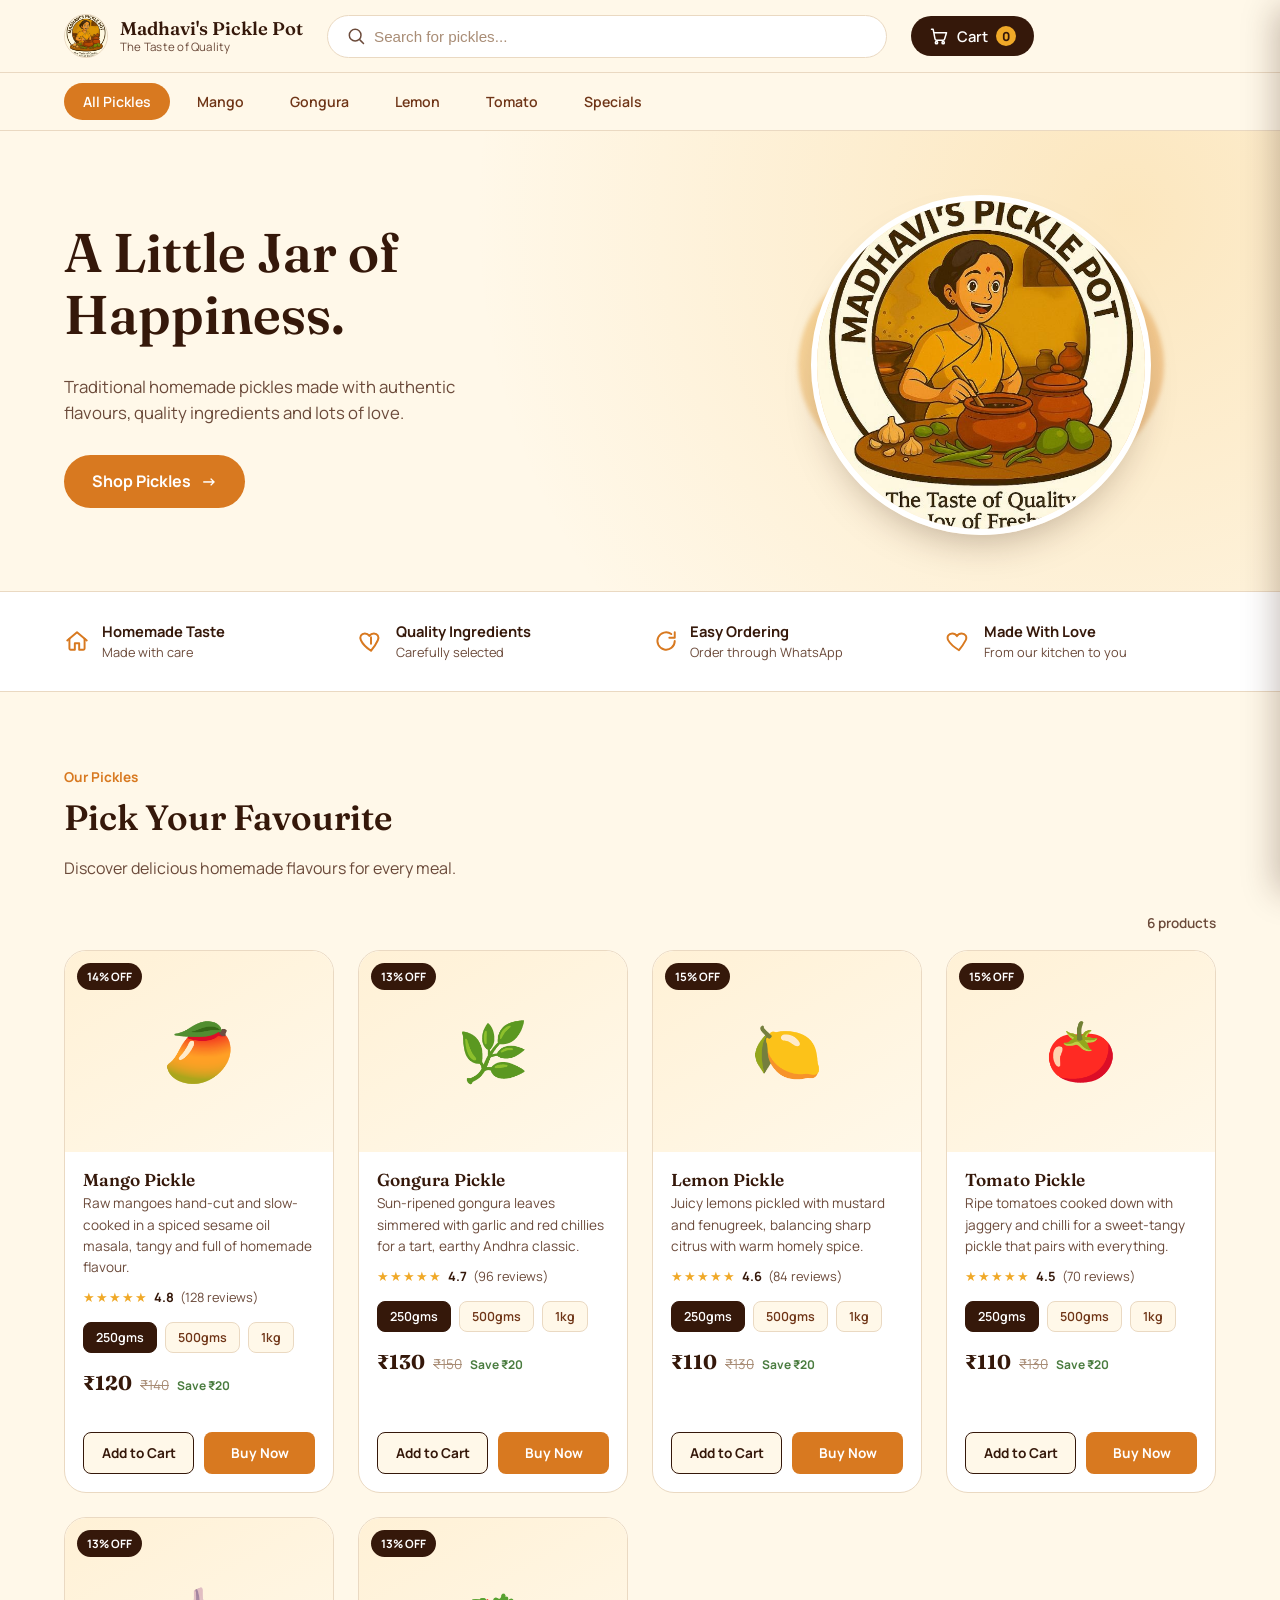
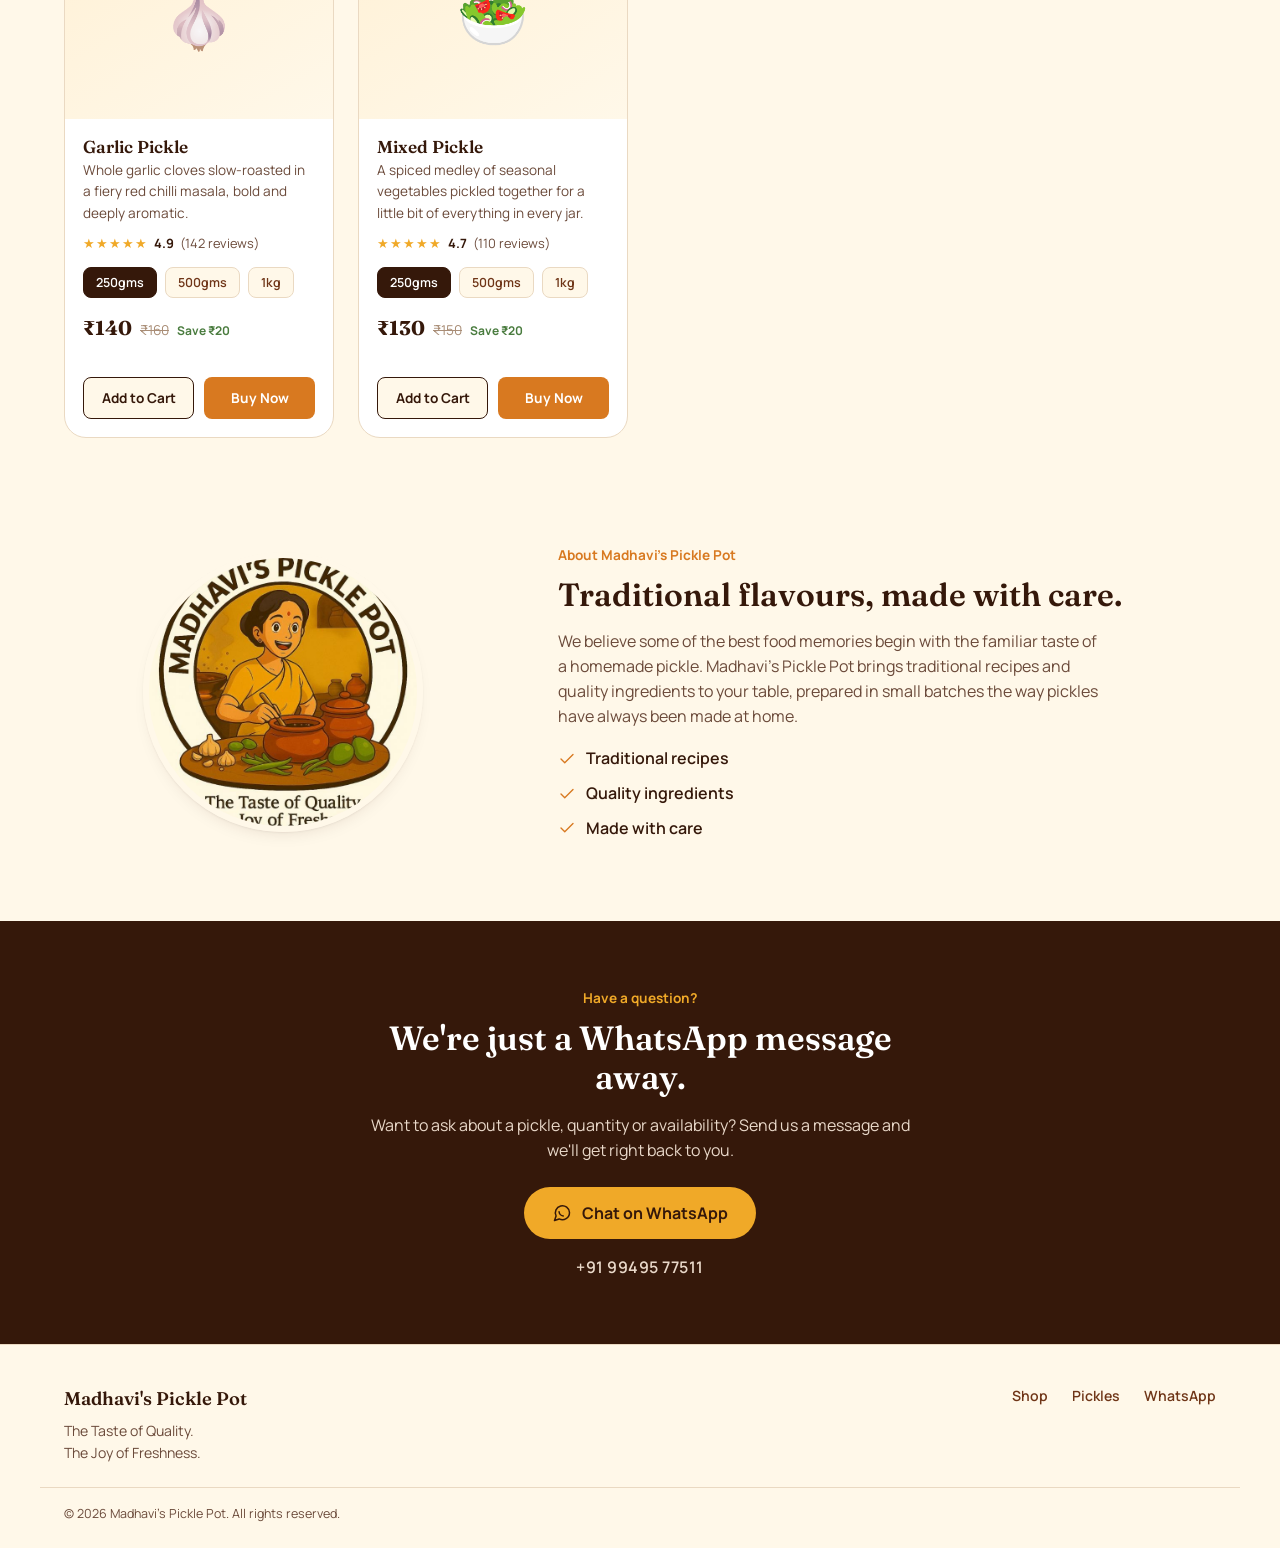
==== commit 9194dd86: "Add files via upload" ====
--- a/index.html
+++ b/index.html
@@ -1,585 +1,222 @@
-<!DOCTYPE html>
-<html lang="en">
-<head>
-    <meta charset="UTF-8">
-    <meta name="viewport" content="width=device-width, initial-scale=1.0">
-
-    <title>Madhavi's Pickle Pot | Homemade Pickles</title>
-
-    <meta
-        name="description"
-        content="Shop delicious traditional homemade pickles from Madhavi's Pickle Pot."
-    >
-
-    <meta name="theme-color" content="#6f3517">
-
-    <meta property="og:title" content="Madhavi's Pickle Pot">
-    <meta
-        property="og:description"
-        content="The Taste of Quality. The Joy of Freshness."
-    >
-    <meta property="og:type" content="website">
-
-    <link rel="icon" type="image/png" href="logo.png">
-    <link rel="stylesheet" href="style.css">
-</head>
-
-<body>
-
-<!-- ================= HEADER ================= -->
-
-<header class="header">
-
-    <div class="top-header">
-
-        <a href="#" class="brand">
-            <img src="logo.png" alt="Madhavi's Pickle Pot logo">
-
-            <div class="brand-text">
-                <strong>Madhavi's Pickle Pot</strong>
-                <small>The Taste of Quality</small>
-            </div>
-        </a>
-
-
-        <div class="search-box">
-            <input
-                type="search"
-                id="searchInput"
-                placeholder="Search for pickles..."
-                autocomplete="off"
-            >
-
-            <button
-                type="button"
-                id="searchButton"
-                aria-label="Search"
-            >
-                🔍
-            </button>
-        </div>
-
-
-        <button
-            type="button"
-            class="cart-button"
-            id="cartButton"
-            aria-label="Open shopping cart"
-        >
-            🛒
-            <span class="cart-label">Cart</span>
-            <b id="cartCount">0</b>
-        </button>
-
-    </div>
-
-
-    <!-- CATEGORY NAVIGATION -->
-
-    <div class="category-bar">
-
-        <button
-            type="button"
-            class="category active"
-            data-category="all"
-        >
-            All Pickles
-        </button>
-
-        <button
-            type="button"
-            class="category"
-            data-category="mango"
-        >
-            🥭 Mango
-        </button>
-
-        <button
-            type="button"
-            class="category"
-            data-category="gongura"
-        >
-            🌿 Gongura
-        </button>
-
-        <button
-            type="button"
-            class="category"
-            data-category="lemon"
-        >
-            🍋 Lemon
-        </button>
-
-        <button
-            type="button"
-            class="category"
-            data-category="tomato"
-        >
-            🍅 Tomato
-        </button>
-
-        <button
-            type="button"
-            class="category"
-            data-category="special"
-        >
-            ⭐ Specials
-        </button>
-
-    </div>
-
-</header>
-
-
-<!-- ================= HERO ================= -->
-
-<section class="hero">
-
-    <div class="hero-content">
-
-        <div class="hero-text">
-
-            <span class="hero-label">
-                ❤️ Homemade with care
-            </span>
-
-            <h1>
-                A Little Jar of
-                <span>Happiness.</span>
-            </h1>
-
-            <p>
-                Traditional homemade pickles made with authentic
-                flavours, quality ingredients and lots of love.
-            </p>
-
-            <a
-                href="#products"
-                class="shop-button"
-            >
-                Shop Pickles →
-            </a>
-
-        </div>
-
-
-        <div class="hero-logo">
-            <img
-                src="logo.png"
-                alt="Madhavi's Pickle Pot"
-            >
-        </div>
-
-    </div>
-
-</section>
-
-
-<!-- ================= TRUST ================= -->
-
-<section class="trust-strip">
-
-    <div class="trust-item">
-        <span>🏠</span>
-
-        <div>
-            <strong>Homemade Taste</strong>
-            <small>Made with care</small>
-        </div>
-    </div>
-
-
-    <div class="trust-item">
-        <span>🌿</span>
-
-        <div>
-            <strong>Quality Ingredients</strong>
-            <small>Carefully selected</small>
-        </div>
-    </div>
-
-
-    <div class="trust-item">
-        <span>💬</span>
-
-        <div>
-            <strong>Easy Ordering</strong>
-            <small>Order through WhatsApp</small>
-        </div>
-    </div>
-
-
-    <div class="trust-item">
-        <span>❤️</span>
-
-        <div>
-            <strong>Made With Love</strong>
-            <small>From our kitchen to you</small>
-        </div>
-    </div>
-
-</section>
-
-
-<!-- ================= PRODUCTS ================= -->
-
-<main
-    class="products-section"
-    id="products"
->
-
-    <div class="section-heading">
-
-        <div>
-            <span class="section-label">
-                Our Pickles
-            </span>
-
-            <h2>Pick Your Favourite</h2>
-
-            <p>
-                Discover delicious homemade flavours for every meal.
-            </p>
-        </div>
-
-
-        <span
-            id="productCount"
-            class="product-count"
-        >
-            0 products
-        </span>
-
-    </div>
-
-
-    <!-- IMPORTANT: JavaScript renders products here -->
-
-    <div
-        id="productsGrid"
-        class="products-grid"
-    ></div>
-
-
-    <!-- NO RESULTS -->
-
-    <div
-        id="noResults"
-        class="no-results hidden"
-    >
-
-        <div class="no-results-icon">
-            🥒
-        </div>
-
-        <h3>No pickles found</h3>
-
-        <p>
-            Try searching for something else.
-        </p>
-
-        <button
-            type="button"
-            id="clearSearchButton"
-        >
-            Show All Pickles
-        </button>
-
-    </div>
-
-</main>
-
-
-<!-- ================= ABOUT ================= -->
-
-<section class="about-section">
-
-    <div class="about-content">
-
-        <div class="about-image">
-
-            <img
-                src="logo.png"
-                alt="Madhavi's Pickle Pot"
-            >
-
-        </div>
-
-
-        <div class="about-text">
-
-            <span class="section-label">
-                About Madhavi's Pickle Pot
-            </span>
-
-            <h2>
-                Traditional flavours,
-                made with care.
-            </h2>
-
-            <p>
-                We believe some of the best food memories begin
-                with the familiar taste of homemade pickle.
-            </p>
-
-            <p>
-                Madhavi's Pickle Pot brings traditional flavours
-                to your table with carefully prepared homemade
-                pickles.
-            </p>
-
-
-            <div class="about-points">
-
-                <div>
-                    <span>✓</span>
-                    Traditional recipes
-                </div>
-
-                <div>
-                    <span>✓</span>
-                    Quality ingredients
-                </div>
-
-                <div>
-                    <span>✓</span>
-                    Made with care
-                </div>
-
-            </div>
-
-        </div>
-
-    </div>
-
-</section>
-
-
-<!-- ================= CONTACT ================= -->
-
-<section class="contact-section">
-
-    <div class="contact-content">
-
-        <span class="section-label">
-            Have a question?
-        </span>
-
-        <h2>
-            We're just a WhatsApp message away.
-        </h2>
-
-        <p>
-            Want to ask about a pickle, quantity or availability?
-            Send us a message.
-        </p>
-
-        <a
-            href="https://wa.me/919949577511?text=Hello%20Madhavi%27s%20Pickle%20Pot%2C%20I%20have%20a%20question."
-            target="_blank"
-            rel="noopener"
-            class="whatsapp-button"
-        >
-            💬 Chat on WhatsApp
-        </a>
-
-        <div class="phone-number">
-            +91 99495 77511
-        </div>
-
-    </div>
-
-</section>
-
-
-<!-- ================= FOOTER ================= -->
-
-<footer>
-
-    <div class="footer-content">
-
-        <div class="footer-brand">
-
-            <img
-                src="logo.png"
-                alt="Madhavi's Pickle Pot"
-            >
-
-            <div>
-                <strong>Madhavi's Pickle Pot</strong>
-
-                <p>
-                    The Taste of Quality.
-                    The Joy of Freshness.
-                </p>
-            </div>
-
-        </div>
-
-
-        <div class="footer-links">
-
-            <a href="#products">
-                Shop
-            </a>
-
-            <a href="#products">
-                Pickles
-            </a>
-
-            <a
-                href="https://wa.me/919949577511"
-                target="_blank"
-                rel="noopener"
-            >
-                WhatsApp
-            </a>
-
-        </div>
-
-    </div>
-
-
-    <div class="copyright">
-
-        © <span id="year"></span>
-        Madhavi's Pickle Pot.
-        All rights reserved.
-
-    </div>
-
-</footer>
-
-
-<!-- ================= CART OVERLAY ================= -->
-
-<div
-    id="cartOverlay"
-    class="cart-overlay"
-></div>
-
-
-<!-- ================= CART PANEL ================= -->
-
-<aside
-    id="cartPanel"
-    class="cart-panel"
-    aria-hidden="true"
->
-
-    <div class="cart-header">
-
-        <div>
-            <span class="cart-small-title">
-                Your Order
-            </span>
-
-            <h2>
-                Shopping Cart
-            </h2>
-        </div>
-
-
-        <button
-            type="button"
-            id="closeCart"
-            class="close-cart"
-            aria-label="Close cart"
-        >
-            ×
-        </button>
-
-    </div>
-
-
-    <!-- CART ITEMS -->
-
-    <div
-        id="cartItems"
-        class="cart-items"
-    ></div>
-
-
-    <!-- EMPTY CART -->
-
-    <div
-        id="emptyCart"
-        class="empty-cart"
-    >
-
-        <div>
-            🛒
-        </div>
-
-        <h3>
-            Your cart is empty
-        </h3>
-
-        <p>
-            Add some delicious pickles to get started.
-        </p>
-
-        <button
-            type="button"
-            id="continueShopping"
-        >
-            Continue Shopping
-        </button>
-
-    </div>
-
-
-    <!-- CART TOTAL -->
-
-    <div
-        id="cartBottom"
-        class="cart-bottom hidden"
-    >
-
-        <div class="cart-total">
-
-            <span>
-                Total
-            </span>
-
-            <strong id="cartTotal">
-                ₹0
-            </strong>
-
-        </div>
-
-
-        <button
-            type="button"
-            id="checkoutButton"
-            class="checkout-button"
-        >
-            💬 Order on WhatsApp
-        </button>
-
-
-        <small>
-            You'll confirm your order directly with us on WhatsApp.
-        </small>
-
-    </div>
-
-</aside>
-
-
-<!-- ================= TOAST ================= -->
-
-<div
-    id="toast"
-    class="toast"
-    role="status"
-    aria-live="polite"
->
-    Added to cart ❤️
-</div>
-
-
-<script src="script.js"></script>
-
-</body>
-</html>+<!DOCTYPE html>
+<html lang="en">
+<head>
+  <meta charset="UTF-8">
+  <meta name="viewport" content="width=device-width, initial-scale=1.0">
+  <title>Madhavi's Pickle Pot | Homemade Pickles</title>
+  <meta name="description" content="Shop traditional homemade pickles from Madhavi's Pickle Pot &mdash; mango, gongura, lemon, tomato and more. Order easily through WhatsApp.">
+  <meta name="theme-color" content="#6F3517">
+
+  <meta property="og:title" content="Madhavi's Pickle Pot">
+  <meta property="og:description" content="The Taste of Quality. The Joy of Freshness.">
+  <meta property="og:type" content="website">
+  <meta property="og:image" content="assets/logo.png">
+
+  <link rel="icon" type="image/png" href="assets/logo.png">
+  <link rel="apple-touch-icon" href="assets/logo.png">
+
+  <link rel="preconnect" href="https://fonts.googleapis.com">
+  <link rel="preconnect" href="https://fonts.gstatic.com" crossorigin>
+  <link href="https://fonts.googleapis.com/css2?family=Fraunces:opsz,wght@9..144,500;9..144,600;9..144,700&family=Manrope:wght@400;500;600;700;800&display=swap" rel="stylesheet">
+
+  <link rel="stylesheet" href="style.css">
+</head>
+<body>
+
+  <a class="skip-link" href="#products">Skip to products</a>
+
+  <!-- ===================== HEADER ===================== -->
+  <header class="header" id="siteHeader">
+    <div class="top-header">
+      <div class="container top-header-inner">
+
+        <a href="#home" class="brand" aria-label="Madhavi's Pickle Pot home">
+          <img src="assets/logo.png" alt="" class="brand-logo" width="44" height="44">
+          <span class="brand-text">
+            <span class="brand-name">Madhavi's Pickle Pot</span>
+            <span class="brand-tagline">The Taste of Quality</span>
+          </span>
+        </a>
+
+        <div class="search-box" role="search">
+          <label class="visually-hidden" for="searchInput">Search for pickles</label>
+          <svg class="icon search-box-icon" viewBox="0 0 24 24" aria-hidden="true"><circle cx="11" cy="11" r="7"></circle><line x1="21" y1="21" x2="16.65" y2="16.65"></line></svg>
+          <input type="text" id="searchInput" placeholder="Search for pickles..." autocomplete="off">
+          <button type="button" id="searchButton" aria-label="Search">
+            <svg class="icon" viewBox="0 0 24 24" aria-hidden="true"><circle cx="11" cy="11" r="7"></circle><line x1="21" y1="21" x2="16.65" y2="16.65"></line></svg>
+          </button>
+        </div>
+
+        <button type="button" id="cartButton" class="cart-button" aria-label="Open cart, 0 items">
+          <svg class="icon" viewBox="0 0 24 24" aria-hidden="true"><path d="M3 4h2l2.2 11.4a2 2 0 0 0 2 1.6h7.6a2 2 0 0 0 2-1.6L21 8H6"></path><circle cx="9" cy="20" r="1.4"></circle><circle cx="17" cy="20" r="1.4"></circle></svg>
+          <span class="cart-label">Cart</span>
+          <span id="cartCount" class="cart-count">0</span>
+        </button>
+
+      </div>
+    </div>
+
+    <nav class="category-bar" aria-label="Pickle categories">
+      <div class="container category-bar-inner">
+        <button type="button" class="category active" data-category="all">All Pickles</button>
+        <button type="button" class="category" data-category="mango">Mango</button>
+        <button type="button" class="category" data-category="gongura">Gongura</button>
+        <button type="button" class="category" data-category="lemon">Lemon</button>
+        <button type="button" class="category" data-category="tomato">Tomato</button>
+        <button type="button" class="category" data-category="special">Specials</button>
+      </div>
+    </nav>
+  </header>
+
+  <main>
+    <!-- ===================== HERO ===================== -->
+    <section class="hero" id="home">
+      <div class="container hero-content">
+        <div class="hero-text">
+          <h1>A Little Jar of Happiness.</h1>
+          <p class="hero-subtext">Traditional homemade pickles made with authentic flavours, quality ingredients and lots of love.</p>
+          <a href="#products" class="hero-cta">Shop Pickles <span aria-hidden="true">&rarr;</span></a>
+        </div>
+        <div class="hero-logo">
+          <div class="hero-logo-glow" aria-hidden="true"></div>
+          <img src="assets/logo.png" alt="Madhavi's Pickle Pot">
+        </div>
+      </div>
+    </section>
+
+    <!-- ===================== TRUST STRIP ===================== -->
+    <section class="trust-strip" aria-label="Why choose us">
+      <div class="container trust-strip-inner">
+        <div class="trust-item">
+          <svg class="icon" viewBox="0 0 24 24" aria-hidden="true"><path d="M3 11.5 12 4l9 7.5"></path><path d="M5 10v9a1 1 0 0 0 1 1h4v-6h4v6h4a1 1 0 0 0 1-1v-9"></path></svg>
+          <div><strong>Homemade Taste</strong><span>Made with care</span></div>
+        </div>
+        <div class="trust-item">
+          <svg class="icon" viewBox="0 0 24 24" aria-hidden="true"><path d="M12 21s-7-4.6-9.3-9.7C1.2 8 3 5 6.3 5c2 0 3.4 1.1 4.2 2.3C11.3 6.1 12.7 5 14.7 5 18 5 19.8 8 18.3 11.3 16 16.4 12 21 12 21Z"></path><path d="M12 8.5v6"></path></svg>
+          <div><strong>Quality Ingredients</strong><span>Carefully selected</span></div>
+        </div>
+        <div class="trust-item">
+          <svg class="icon" viewBox="0 0 24 24" aria-hidden="true"><path d="M21 12a8 8 0 1 1-3.2-6.4"></path><path d="M21 4v5h-5"></path></svg>
+          <div><strong>Easy Ordering</strong><span>Order through WhatsApp</span></div>
+        </div>
+        <div class="trust-item">
+          <svg class="icon" viewBox="0 0 24 24" aria-hidden="true"><path d="M12 20.5s-7.5-4.6-10-9.3C.5 8 2.4 5 5.7 5c2 0 3.6 1.1 4.4 2.5C10.9 6.1 12.5 5 14.5 5 17.8 5 19.7 8 18.2 11.2 15.7 16 12 20.5 12 20.5Z"></path></svg>
+          <div><strong>Made With Love</strong><span>From our kitchen to you</span></div>
+        </div>
+      </div>
+    </section>
+
+    <!-- ===================== PRODUCTS ===================== -->
+    <section class="products-section" id="products">
+      <div class="container">
+        <div class="section-heading">
+          <span class="section-label">Our Pickles</span>
+          <h2>Pick Your Favourite</h2>
+          <p>Discover delicious homemade flavours for every meal.</p>
+        </div>
+
+        <div class="products-toolbar">
+          <span id="productCount" class="product-count">6 products</span>
+        </div>
+
+        <div id="productsGrid" class="products-grid"></div>
+
+        <div id="noResults" class="no-results" hidden>
+          <svg class="icon no-results-icon" viewBox="0 0 24 24" aria-hidden="true"><path d="M7 9h10l-1 10.5a1.5 1.5 0 0 1-1.5 1.5h-5a1.5 1.5 0 0 1-1.5-1.5L7 9Z"></path><path d="M9 9V6a3 3 0 0 1 6 0v3"></path><line x1="6" y1="9" x2="18" y2="9"></line></svg>
+          <h3>No pickles found</h3>
+          <p>Try searching for something else.</p>
+          <button type="button" id="clearSearchButton" class="clear-search-button">Show All Pickles</button>
+        </div>
+      </div>
+    </section>
+
+    <!-- ===================== ABOUT ===================== -->
+    <section class="about-section" id="about">
+      <div class="container about-content">
+        <div class="about-image">
+          <img src="assets/logo.png" alt="Madhavi's Pickle Pot">
+        </div>
+        <div class="about-text">
+          <span class="section-label">About Madhavi's Pickle Pot</span>
+          <h2>Traditional flavours, made with care.</h2>
+          <p>We believe some of the best food memories begin with the familiar taste of a homemade pickle. Madhavi's Pickle Pot brings traditional recipes and quality ingredients to your table, prepared in small batches the way pickles have always been made at home.</p>
+          <ul class="about-checklist">
+            <li><svg class="icon" viewBox="0 0 24 24" aria-hidden="true"><polyline points="20 6 9 17 4 12"></polyline></svg> Traditional recipes</li>
+            <li><svg class="icon" viewBox="0 0 24 24" aria-hidden="true"><polyline points="20 6 9 17 4 12"></polyline></svg> Quality ingredients</li>
+            <li><svg class="icon" viewBox="0 0 24 24" aria-hidden="true"><polyline points="20 6 9 17 4 12"></polyline></svg> Made with care</li>
+          </ul>
+        </div>
+      </div>
+    </section>
+
+    <!-- ===================== CONTACT ===================== -->
+    <section class="contact-section" id="contact">
+      <div class="container contact-content">
+        <span class="section-label">Have a question?</span>
+        <h2>We're just a WhatsApp message away.</h2>
+        <p>Want to ask about a pickle, quantity or availability? Send us a message and we'll get right back to you.</p>
+        <a class="whatsapp-button" href="https://wa.me/919949577511?text=Hello%20Madhavi%27s%20Pickle%20Pot%2C%20I%20have%20a%20question." target="_blank" rel="noopener">
+          <svg class="icon" viewBox="0 0 24 24" aria-hidden="true"><path d="M21 11.5a8.5 8.5 0 0 1-12.4 7.6L3 21l1.9-5.4A8.5 8.5 0 1 1 21 11.5Z"></path><path d="M8.5 10.5c.3 2.5 2.5 4.7 5 5"></path></svg>
+          Chat on WhatsApp
+        </a>
+        <p class="contact-phone">+91 99495 77511</p>
+      </div>
+    </section>
+  </main>
+
+  <!-- ===================== FOOTER ===================== -->
+  <footer class="footer">
+    <div class="container footer-content">
+      <div class="footer-brand">
+        <span class="brand-name">Madhavi's Pickle Pot</span>
+        <p>The Taste of Quality.<br>The Joy of Freshness.</p>
+      </div>
+      <nav class="footer-links" aria-label="Footer">
+        <a href="#products">Shop</a>
+        <a href="#products">Pickles</a>
+        <a href="https://wa.me/919949577511" target="_blank" rel="noopener">WhatsApp</a>
+      </nav>
+    </div>
+    <div class="container footer-bottom">
+      <p>&copy; <span id="year"></span> Madhavi's Pickle Pot. All rights reserved.</p>
+    </div>
+  </footer>
+
+  <!-- ===================== CART ===================== -->
+  <div id="cartOverlay" class="cart-overlay"></div>
+
+  <aside id="cartPanel" class="cart-panel" aria-hidden="true" aria-label="Shopping cart">
+    <div class="cart-header">
+      <h2>Your Order</h2>
+      <button type="button" id="closeCart" aria-label="Close cart">
+        <svg class="icon" viewBox="0 0 24 24" aria-hidden="true"><line x1="6" y1="6" x2="18" y2="18"></line><line x1="18" y1="6" x2="6" y2="18"></line></svg>
+      </button>
+    </div>
+
+    <div id="cartItems" class="cart-items"></div>
+
+    <div id="emptyCart" class="empty-cart" hidden>
+      <div class="empty-cart-icon" aria-hidden="true">&#128722;</div>
+      <h3>Your cart is empty</h3>
+      <p>Add some delicious pickles to get started.</p>
+      <button type="button" id="continueShopping" class="continue-shopping">Continue Shopping</button>
+    </div>
+
+    <div id="cartBottom" class="cart-bottom">
+      <div class="cart-total-row">
+        <span>Total</span>
+        <span id="cartTotal">&#8377;0</span>
+      </div>
+      <button type="button" id="checkoutButton" class="checkout-button">
+        <svg class="icon" viewBox="0 0 24 24" aria-hidden="true"><path d="M21 11.5a8.5 8.5 0 0 1-12.4 7.6L3 21l1.9-5.4A8.5 8.5 0 1 1 21 11.5Z"></path><path d="M8.5 10.5c.3 2.5 2.5 4.7 5 5"></path></svg>
+        Order on WhatsApp
+      </button>
+      <p class="cart-note">You'll confirm your order directly with us on WhatsApp.</p>
+    </div>
+  </aside>
+
+  <div id="toast" class="toast" role="status" aria-live="polite"></div>
+
+  <script src="script.js"></script>
+</body>
+</html>
--- a/style.css
+++ b/style.css
@@ -1,1361 +1,979 @@
-"use strict";
-
-
-/* =========================================================
-   MADHAVI'S PICKLE POT
-   ========================================================= */
-
-
-/* ================= CONFIGURATION ================= */
-
-const WHATSAPP_NUMBER = "919949577511";
-
-
-/* ================= PRODUCT DATA ================= */
-
-const products = [
-
-    {
-        id: 1,
-
-        name: "Mango Pickle",
-
-        category: "mango",
-
-        emoji: "🥭",
-
-        imageClass: "mango",
-
-        rating: 4.8,
-
-        reviews: 128,
-
-        description:
-            "Traditional spicy mango pickle with authentic homemade flavour.",
-
-        offer: "Best Seller",
-
-        sizes: [
-            {
-                name: "250gms",
-                price: 120,
-                oldPrice: 140
-            },
-            {
-                name: "500gms",
-                price: 220,
-                oldPrice: 250
-            },
-            {
-                name: "1kg",
-                price: 400,
-                oldPrice: 450
-            }
-        ]
-    },
-
-
-    {
-        id: 2,
-
-        name: "Gongura Pickle",
-
-        category: "gongura",
-
-        emoji: "🌿",
-
-        imageClass: "gongura",
-
-        rating: 4.9,
-
-        reviews: 96,
-
-        description:
-            "Tangy and spicy gongura pickle made in traditional style.",
-
-        offer: "Popular",
-
-        sizes: [
-            {
-                name: "250gms",
-                price: 130,
-                oldPrice: 150
-            },
-            {
-                name: "500gms",
-                price: 240,
-                oldPrice: 280
-            },
-            {
-                name: "1kg",
-                price: 450,
-                oldPrice: 520
-            }
-        ]
-    },
-
-
-    {
-        id: 3,
-
-        name: "Lemon Pickle",
-
-        category: "lemon",
-
-        emoji: "🍋",
-
-        imageClass: "lemon",
-
-        rating: 4.7,
-
-        reviews: 74,
-
-        description:
-            "Classic tangy lemon pickle with aromatic traditional spices.",
-
-        offer: "Fresh",
-
-        sizes: [
-            {
-                name: "250gms",
-                price: 110,
-                oldPrice: 130
-            },
-            {
-                name: "500gms",
-                price: 200,
-                oldPrice: 230
-            },
-            {
-                name: "1kg",
-                price: 380,
-                oldPrice: 430
-            }
-        ]
-    },
-
-
-    {
-        id: 4,
-
-        name: "Tomato Pickle",
-
-        category: "tomato",
-
-        emoji: "🍅",
-
-        imageClass: "tomato",
-
-        rating: 4.8,
-
-        reviews: 61,
-
-        description:
-            "Rich homemade tomato pickle with a delicious spicy kick.",
-
-        offer: "Homemade",
-
-        sizes: [
-            {
-                name: "250gms",
-                price: 110,
-                oldPrice: 130
-            },
-            {
-                name: "500gms",
-                price: 200,
-                oldPrice: 230
-            },
-            {
-                name: "1kg",
-                price: 380,
-                oldPrice: 430
-            }
-        ]
-    },
-
-
-    {
-        id: 5,
-
-        name: "Garlic Pickle",
-
-        category: "special",
-
-        emoji: "🧄",
-
-        imageClass: "garlic",
-
-        rating: 4.9,
-
-        reviews: 48,
-
-        description:
-            "Bold garlic flavour combined with traditional pickle spices.",
-
-        offer: "Special",
-
-        sizes: [
-            {
-                name: "250gms",
-                price: 140,
-                oldPrice: 160
-            },
-            {
-                name: "500gms",
-                price: 260,
-                oldPrice: 300
-            },
-            {
-                name: "1kg",
-                price: 490,
-                oldPrice: 550
-            }
-        ]
-    },
-
-
-    {
-        id: 6,
-
-        name: "Mixed Pickle",
-
-        category: "special",
-
-        emoji: "🌶️",
-
-        imageClass: "mixed",
-
-        rating: 4.8,
-
-        reviews: 83,
-
-        description:
-            "A delicious blend of traditional pickle flavours in one jar.",
-
-        offer: "Customer Favourite",
-
-        sizes: [
-            {
-                name: "250gms",
-                price: 130,
-                oldPrice: 150
-            },
-            {
-                name: "500gms",
-                price: 240,
-                oldPrice: 280
-            },
-            {
-                name: "1kg",
-                price: 450,
-                oldPrice: 510
-            }
-        ]
-    }
-
-];
-
-
-/* ================= STATE ================= */
-
-let cart = [];
-
-let currentCategory = "all";
-
-
-/* ================= DOM ELEMENTS ================= */
-
-const productsGrid =
-    document.getElementById("productsGrid");
-
-const searchInput =
-    document.getElementById("searchInput");
-
-const searchButton =
-    document.getElementById("searchButton");
-
-const productCount =
-    document.getElementById("productCount");
-
-const noResults =
-    document.getElementById("noResults");
-
-const clearSearchButton =
-    document.getElementById("clearSearchButton");
-
-const cartButton =
-    document.getElementById("cartButton");
-
-const cartCount =
-    document.getElementById("cartCount");
-
-const cartOverlay =
-    document.getElementById("cartOverlay");
-
-const cartPanel =
-    document.getElementById("cartPanel");
-
-const closeCartButton =
-    document.getElementById("closeCart");
-
-const cartItems =
-    document.getElementById("cartItems");
-
-const emptyCart =
-    document.getElementById("emptyCart");
-
-const continueShopping =
-    document.getElementById("continueShopping");
-
-const cartBottom =
-    document.getElementById("cartBottom");
-
-const cartTotal =
-    document.getElementById("cartTotal");
-
-const checkoutButton =
-    document.getElementById("checkoutButton");
-
-const toast =
-    document.getElementById("toast");
-
-const year =
-    document.getElementById("year");
-
-
-/* ================= SAFETY CHECK ================= */
-
-const requiredElements = {
-
-    productsGrid,
-    searchInput,
-    searchButton,
-    productCount,
-    noResults,
-    clearSearchButton,
-    cartButton,
-    cartCount,
-    cartOverlay,
-    cartPanel,
-    closeCartButton,
-    cartItems,
-    emptyCart,
-    continueShopping,
-    cartBottom,
-    cartTotal,
-    checkoutButton,
-    toast,
-    year
-
-};
-
-
-for (
-    const [name, element]
-    of Object.entries(requiredElements)
-) {
-
-    if (!element) {
-
-        console.error(
-            `Missing required HTML element: ${name}`
-        );
-
-    }
-
-}
-
-
-/* ================= RENDER PRODUCTS ================= */
-
-function renderProducts(productList) {
-
-    productsGrid.innerHTML = "";
-
-
-    if (productList.length === 0) {
-
-        noResults.classList.remove("hidden");
-
-        productCount.textContent =
-            "0 products";
-
-        return;
-
-    }
-
-
-    noResults.classList.add("hidden");
-
-
-    productCount.textContent =
-        `${productList.length} product${productList.length === 1 ? "" : "s"}`;
-
-
-    productList.forEach(
-        product => {
-
-            const defaultSize =
-                product.sizes[1];
-
-
-            const card =
-                document.createElement("article");
-
-
-            card.className =
-                "product-card";
-
-
-            card.innerHTML = `
-
-                <div
-                    class="product-image ${product.imageClass}"
-                >
-
-                    <span class="offer-badge">
-                        ${product.offer}
-                    </span>
-
-                    <span class="product-emoji">
-                        ${product.emoji}
-                    </span>
-
-                </div>
-
-
-                <div class="product-info">
-
-                    <div class="rating">
-
-                        ★★★★★
-
-                        <span>
-                            ${product.rating}
-                            (${product.reviews})
-                        </span>
-
-                    </div>
-
-
-                    <h3>
-                        ${product.name}
-                    </h3>
-
-
-                    <p class="product-description">
-                        ${product.description}
-                    </p>
-
-
-                    <div class="price-row">
-
-                        <strong
-                            class="price"
-                            id="price-${product.id}"
-                        >
-                            ₹${defaultSize.price}
-                        </strong>
-
-                        <span
-                            class="old-price"
-                            id="old-price-${product.id}"
-                        >
-                            ₹${defaultSize.oldPrice}
-                        </span>
-
-                        <span class="save">
-                            SAVE
-                        </span>
-
-                    </div>
-
-
-                    <label
-                        class="size-label"
-                        for="size-${product.id}"
-                    >
-                        Choose quantity
-                    </label>
-
-
-                    <select
-                        class="size-select"
-                        id="size-${product.id}"
-                    >
-
-                        ${product.sizes
-                            .map(
-                                (size, index) => `
-                                    <option
-                                        value="${size.name}"
-                                        ${index === 1 ? "selected" : ""}
-                                    >
-                                        ${size.name}
-                                    </option>
-                                `
-                            )
-                            .join("")}
-
-                    </select>
-
-
-                    <div class="product-actions">
-
-                        <button
-                            type="button"
-                            class="add-cart"
-                            data-action="add"
-                            data-product-id="${product.id}"
-                        >
-                            🛒 Add to Cart
-                        </button>
-
-
-                        <button
-                            type="button"
-                            class="buy-now"
-                            data-action="buy"
-                            data-product-id="${product.id}"
-                        >
-                            Buy Now
-                        </button>
-
-                    </div>
-
-                </div>
-
-            `;
-
-
-            productsGrid.appendChild(card);
-
-        }
-    );
-
-}
-
-
-/* ================= GET SELECTED SIZE ================= */
-
-function getSelectedSize(productId) {
-
-    const select =
-        document.getElementById(
-            `size-${productId}`
-        );
-
-
-    if (!select) {
-
-        return null;
-
-    }
-
-
-    return select.value;
-
-}
-
-
-/* ================= UPDATE PRODUCT PRICE ================= */
-
-function updateProductPrice(productId) {
-
-    const product =
-        products.find(
-            item => item.id === productId
-        );
-
-
-    if (!product) {
-
-        return;
-
-    }
-
-
-    const selectedSize =
-        getSelectedSize(productId);
-
-
-    const sizeData =
-        product.sizes.find(
-            item =>
-                item.name === selectedSize
-        );
-
-
-    if (!sizeData) {
-
-        return;
-
-    }
-
-
-    const priceElement =
-        document.getElementById(
-            `price-${productId}`
-        );
-
-
-    const oldPriceElement =
-        document.getElementById(
-            `old-price-${productId}`
-        );
-
-
-    if (priceElement) {
-
-        priceElement.textContent =
-            `₹${sizeData.price}`;
-
-    }
-
-
-    if (oldPriceElement) {
-
-        oldPriceElement.textContent =
-            `₹${sizeData.oldPrice}`;
-
-    }
-
-}
-
-
-/* ================= FILTER ================= */
-
-function filterProducts() {
-
-    const searchTerm =
-        searchInput.value
-            .trim()
-            .toLowerCase();
-
-
-    const filteredProducts =
-        products.filter(
-            product => {
-
-                const matchesCategory =
-                    currentCategory === "all" ||
-                    product.category === currentCategory;
-
-
-                const searchableText =
-                    `${product.name} ${product.description}`
-                        .toLowerCase();
-
-
-                const matchesSearch =
-                    searchableText.includes(
-                        searchTerm
-                    );
-
-
-                return (
-                    matchesCategory &&
-                    matchesSearch
-                );
-
-            }
-        );
-
-
-    renderProducts(
-        filteredProducts
-    );
-
-}
-
-
-/* ================= SEARCH EVENTS ================= */
-
-searchInput.addEventListener(
-    "input",
-    filterProducts
-);
-
-
-searchButton.addEventListener(
-    "click",
-    filterProducts
-);
-
-
-/* ================= CATEGORY EVENTS ================= */
-
-document
-    .querySelectorAll(".category")
-    .forEach(
-        button => {
-
-            button.addEventListener(
-                "click",
-                () => {
-
-                    document
-                        .querySelectorAll(".category")
-                        .forEach(
-                            categoryButton =>
-                                categoryButton
-                                    .classList
-                                    .remove("active")
-                        );
-
-
-                    button.classList.add(
-                        "active"
-                    );
-
-
-                    currentCategory =
-                        button.dataset.category;
-
-
-                    filterProducts();
-
-                }
-            );
-
-        }
-    );
-
-
-/* ================= PRODUCT BUTTON EVENTS ================= */
-
-productsGrid.addEventListener(
-    "change",
-    event => {
-
-        if (
-            event.target.classList
-                .contains("size-select")
-        ) {
-
-            const productId =
-                Number(
-                    event.target.id
-                        .replace(
-                            "size-",
-                            ""
-                        )
-                );
-
-
-            updateProductPrice(
-                productId
-            );
-
-        }
-
-    }
-);
-
-
-productsGrid.addEventListener(
-    "click",
-    event => {
-
-        const button =
-            event.target.closest(
-                "button[data-action]"
-            );
-
-
-        if (!button) {
-
-            return;
-
-        }
-
-
-        const productId =
-            Number(
-                button.dataset.productId
-            );
-
-
-        if (
-            button.dataset.action === "add"
-        ) {
-
-            addToCart(productId);
-
-        }
-
-
-        if (
-            button.dataset.action === "buy"
-        ) {
-
-            addToCart(productId);
-
-            openCart();
-
-        }
-
-    }
-);
-
-
-/* ================= ADD TO CART ================= */
-
-function addToCart(productId) {
-
-    const product =
-        products.find(
-            item => item.id === productId
-        );
-
-
-    if (!product) {
-
-        return;
-
-    }
-
-
-    const selectedSize =
-        getSelectedSize(productId);
-
-
-    const sizeData =
-        product.sizes.find(
-            item =>
-                item.name === selectedSize
-        );
-
-
-    if (!sizeData) {
-
-        return;
-
-    }
-
-
-    const existingItem =
-        cart.find(
-            item =>
-                item.productId === productId &&
-                item.size === selectedSize
-        );
-
-
-    if (existingItem) {
-
-        existingItem.quantity += 1;
-
-    } else {
-
-        cart.push({
-
-            productId: product.id,
-
-            name: product.name,
-
-            emoji: product.emoji,
-
-            imageClass: product.imageClass,
-
-            size: sizeData.name,
-
-            price: sizeData.price,
-
-            quantity: 1
-
-        });
-
-    }
-
-
-    updateCart();
-
-
-    showToast(
-        `${product.name} added to cart ❤️`
-    );
-
-}
-
-
-/* ================= UPDATE CART ================= */
-
-function updateCart() {
-
-    const totalItems =
-        cart.reduce(
-            (
-                total,
-                item
-            ) =>
-                total + item.quantity,
-            0
-        );
-
-
-    cartCount.textContent =
-        totalItems;
-
-
-    if (cart.length === 0) {
-
-        cartItems.innerHTML = "";
-
-        emptyCart.classList.remove(
-            "hidden"
-        );
-
-        cartBottom.classList.add(
-            "hidden"
-        );
-
-        return;
-
-    }
-
-
-    emptyCart.classList.add(
-        "hidden"
-    );
-
-    cartBottom.classList.remove(
-        "hidden"
-    );
-
-
-    cartItems.innerHTML =
-        cart
-            .map(
-                (item, index) => `
-
-                    <div class="cart-item">
-
-                        <div
-                            class="cart-item-image ${item.imageClass}"
-                        >
-                            ${item.emoji}
-                        </div>
-
-
-                        <div>
-
-                            <div class="cart-item-name">
-                                ${item.name}
-                            </div>
-
-
-                            <div class="cart-item-size">
-                                ${item.size}
-                            </div>
-
-
-                            <div class="cart-item-price">
-                                ₹${item.price * item.quantity}
-                            </div>
-
-
-                            <div class="cart-quantity">
-
-                                <button
-                                    type="button"
-                                    data-cart-action="decrease"
-                                    data-cart-index="${index}"
-                                >
-                                    −
-                                </button>
-
-
-                                <span>
-                                    ${item.quantity}
-                                </span>
-
-
-                                <button
-                                    type="button"
-                                    data-cart-action="increase"
-                                    data-cart-index="${index}"
-                                >
-                                    +
-                                </button>
-
-                            </div>
-
-
-                            <button
-                                type="button"
-                                class="remove-item"
-                                data-cart-action="remove"
-                                data-cart-index="${index}"
-                            >
-                                Remove
-                            </button>
-
-                        </div>
-
-                    </div>
-
-                `
-            )
-            .join("");
-
-
-    const total =
-        cart.reduce(
-            (
-                sum,
-                item
-            ) =>
-                sum +
-                (
-                    item.price *
-                    item.quantity
-                ),
-            0
-        );
-
-
-    cartTotal.textContent =
-        `₹${total}`;
-
-}
-
-
-/* ================= CART CONTROLS ================= */
-
-cartItems.addEventListener(
-    "click",
-    event => {
-
-        const button =
-            event.target.closest(
-                "button[data-cart-action]"
-            );
-
-
-        if (!button) {
-
-            return;
-
-        }
-
-
-        const index =
-            Number(
-                button.dataset.cartIndex
-            );
-
-
-        const action =
-            button.dataset.cartAction;
-
-
-        if (
-            action === "increase"
-        ) {
-
-            cart[index].quantity += 1;
-
-        }
-
-
-        if (
-            action === "decrease"
-        ) {
-
-            cart[index].quantity -= 1;
-
-
-            if (
-                cart[index].quantity <= 0
-            ) {
-
-                cart.splice(
-                    index,
-                    1
-                );
-
-            }
-
-        }
-
-
-        if (
-            action === "remove"
-        ) {
-
-            cart.splice(
-                index,
-                1
-            );
-
-        }
-
-
-        updateCart();
-
-    }
-);
-
-
-/* ================= OPEN CART ================= */
-
-function openCart() {
-
-    cartPanel.classList.add(
-        "open"
-    );
-
-    cartOverlay.classList.add(
-        "open"
-    );
-
-    cartPanel.setAttribute(
-        "aria-hidden",
-        "false"
-    );
-
-    document.body.style.overflow =
-        "hidden";
-
-}
-
-
-/* ================= CLOSE CART ================= */
-
-function closeCart() {
-
-    cartPanel.classList.remove(
-        "open"
-    );
-
-    cartOverlay.classList.remove(
-        "open"
-    );
-
-    cartPanel.setAttribute(
-        "aria-hidden",
-        "true"
-    );
-
-    document.body.style.overflow =
-        "";
-
-}
-
-
-/* ================= CART EVENTS ================= */
-
-cartButton.addEventListener(
-    "click",
-    openCart
-);
-
-
-closeCartButton.addEventListener(
-    "click",
-    closeCart
-);
-
-
-cartOverlay.addEventListener(
-    "click",
-    closeCart
-);
-
-
-continueShopping.addEventListener(
-    "click",
-    closeCart
-);
-
-
-/* ================= WHATSAPP CHECKOUT ================= */
-
-checkoutButton.addEventListener(
-    "click",
-    checkoutWhatsApp
-);
-
-
-function checkoutWhatsApp() {
-
-    if (cart.length === 0) {
-
-        showToast(
-            "Your cart is empty"
-        );
-
-        return;
-
-    }
-
-
-    let message =
-        "Hello Madhavi's Pickle Pot,\n\n";
-
-    message +=
-        "I would like to order:\n\n";
-
-
-    cart.forEach(
-        (item, index) => {
-
-            const itemTotal =
-                item.price *
-                item.quantity;
-
-
-            message +=
-                `${index + 1}. ${item.name} - ${item.size} × ${item.quantity} = ₹${itemTotal}\n`;
-
-        }
-    );
-
-
-    const total =
-        cart.reduce(
-            (
-                sum,
-                item
-            ) =>
-                sum +
-                (
-                    item.price *
-                    item.quantity
-                ),
-            0
-        );
-
-
-    message +=
-        `\nTotal: ₹${total}`;
-
-
-    message +=
-        "\n\nPlease confirm my order.";
-
-
-    message +=
-        "\n\nThank you.";
-
-
-    const whatsappURL =
-        `https://wa.me/${WHATSAPP_NUMBER}?text=${encodeURIComponent(message)}`;
-
-
-    window.open(
-        whatsappURL,
-        "_blank",
-        "noopener"
-    );
-
-}
-
-
-/* ================= CLEAR SEARCH ================= */
-
-clearSearchButton.addEventListener(
-    "click",
-    () => {
-
-        searchInput.value = "";
-
-        currentCategory = "all";
-
-
-        document
-            .querySelectorAll(".category")
-            .forEach(
-                button =>
-                    button.classList
-                        .remove("active")
-            );
-
-
-        const allCategory =
-            document.querySelector(
-                '.category[data-category="all"]'
-            );
-
-
-        if (allCategory) {
-
-            allCategory.classList.add(
-                "active"
-            );
-
-        }
-
-
-        filterProducts();
-
-    }
-);
-
-
-/* ================= TOAST ================= */
-
-let toastTimer;
-
-
-function showToast(message) {
-
-    toast.textContent =
-        message;
-
-    toast.classList.add(
-        "show"
-    );
-
-
-    clearTimeout(
-        toastTimer
-    );
-
-
-    toastTimer =
-        setTimeout(
-            () => {
-
-                toast.classList.remove(
-                    "show"
-                );
-
-            },
-            2500
-        );
-
-}
-
-
-/* ================= ESC KEY ================= */
-
-document.addEventListener(
-    "keydown",
-    event => {
-
-        if (
-            event.key === "Escape"
-        ) {
-
-            closeCart();
-
-        }
-
-    }
-);
-
-
-/* ================= YEAR ================= */
-
-year.textContent =
-    new Date().getFullYear();
-
-
-/* ================= INITIALIZE ================= */
-
-renderProducts(products);
-
-updateCart();
+/* =========================================================
+   Madhavi's Pickle Pot — style.css
+   ========================================================= */
+
+:root {
+  --dark-brown: #35180A;
+  --brown: #6F3517;
+  --orange: #D87920;
+  --golden: #F0A928;
+  --cream: #FFF8E9;
+  --white: #FFFFFF;
+
+  --ink: var(--dark-brown);
+  --ink-soft: #6b4a3a;
+  --line: #ead9c2;
+
+  --font-display: "Fraunces", Georgia, serif;
+  --font-body: "Manrope", -apple-system, BlinkMacSystemFont, "Segoe UI", sans-serif;
+
+  --radius-s: 8px;
+  --radius-m: 14px;
+  --radius-l: 22px;
+  --shadow-card: 0 1px 2px rgba(53, 24, 10, 0.06), 0 8px 20px -12px rgba(53, 24, 10, 0.18);
+  --shadow-panel: -12px 0 32px -8px rgba(53, 24, 10, 0.28);
+
+  --header-h: 128px;
+  --header-h-mobile: 148px;
+
+  --container-w: 1200px;
+}
+
+/* ---------- Reset & base ---------- */
+* { box-sizing: border-box; }
+html { scroll-behavior: smooth; scroll-padding-top: var(--header-h); }
+
+body {
+  margin: 0;
+  font-family: var(--font-body);
+  background: var(--cream);
+  color: var(--ink);
+  line-height: 1.55;
+  -webkit-font-smoothing: antialiased;
+}
+
+img { max-width: 100%; display: block; }
+
+h1, h2, h3 {
+  font-family: var(--font-display);
+  color: var(--dark-brown);
+  line-height: 1.15;
+  margin: 0 0 0.5em;
+  font-weight: 600;
+}
+
+p { margin: 0 0 1em; }
+
+a { color: inherit; }
+
+button {
+  font-family: inherit;
+  cursor: pointer;
+  border: none;
+  background: none;
+  color: inherit;
+}
+
+ul { margin: 0; padding: 0; list-style: none; }
+
+.container {
+  max-width: var(--container-w);
+  margin: 0 auto;
+  padding: 0 24px;
+}
+
+.visually-hidden {
+  position: absolute;
+  width: 1px; height: 1px;
+  overflow: hidden;
+  clip: rect(0 0 0 0);
+  white-space: nowrap;
+}
+
+.skip-link {
+  position: absolute;
+  left: 12px; top: -48px;
+  background: var(--dark-brown);
+  color: var(--white);
+  padding: 10px 16px;
+  border-radius: var(--radius-s);
+  z-index: 1000;
+  transition: top 0.15s ease;
+}
+.skip-link:focus { top: 12px; }
+
+:focus-visible {
+  outline: 2px solid var(--orange);
+  outline-offset: 2px;
+}
+
+.icon {
+  width: 20px; height: 20px;
+  fill: none;
+  stroke: currentColor;
+  stroke-width: 1.8;
+  stroke-linecap: round;
+  stroke-linejoin: round;
+  flex-shrink: 0;
+}
+
+/* Elements toggled with the native `hidden` attribute also set their own
+   `display` value for their visible state, which would otherwise cancel
+   out the browser's default [hidden] rule at equal specificity. */
+.products-grid[hidden],
+.no-results[hidden],
+.empty-cart[hidden],
+.cart-items[hidden],
+.cart-bottom[hidden] {
+  display: none;
+}
+
+@media (prefers-reduced-motion: reduce) {
+  html { scroll-behavior: auto; }
+  * { animation-duration: 0.001ms !important; transition-duration: 0.001ms !important; }
+}
+
+/* =========================================================
+   HEADER
+   ========================================================= */
+.header {
+  position: sticky;
+  top: 0;
+  z-index: 500;
+  background: var(--cream);
+  border-bottom: 1px solid var(--line);
+}
+
+.top-header { padding: 14px 0; }
+
+.top-header-inner {
+  display: flex;
+  align-items: center;
+  gap: 24px;
+}
+
+.brand {
+  display: flex;
+  align-items: center;
+  gap: 12px;
+  text-decoration: none;
+  flex-shrink: 0;
+}
+
+.brand-logo {
+  width: 44px; height: 44px;
+  border-radius: 50%;
+  object-fit: cover;
+  background: var(--white);
+  border: 1px solid var(--line);
+}
+
+.brand-text { display: flex; flex-direction: column; line-height: 1.2; }
+
+.brand-name {
+  font-family: var(--font-display);
+  font-weight: 600;
+  font-size: 1.15rem;
+  color: var(--dark-brown);
+  white-space: nowrap;
+}
+
+.brand-tagline {
+  font-size: 0.72rem;
+  color: var(--ink-soft);
+  letter-spacing: 0.02em;
+}
+
+.search-box {
+  flex: 1 1 auto;
+  display: flex;
+  align-items: center;
+  max-width: 560px;
+  background: var(--white);
+  border: 1px solid var(--line);
+  border-radius: 999px;
+  padding: 4px 6px 4px 18px;
+  gap: 8px;
+}
+
+.search-box-icon { color: var(--ink-soft); }
+
+.search-box input {
+  flex: 1;
+  border: none;
+  background: transparent;
+  padding: 8px 0;
+  font-size: 0.95rem;
+  color: var(--ink);
+  min-width: 0;
+}
+.search-box input::placeholder { color: #a98d76; }
+.search-box input:focus { outline: none; }
+
+.search-box button {
+  display: none;
+  width: 36px; height: 36px;
+  border-radius: 50%;
+  align-items: center;
+  justify-content: center;
+  background: var(--orange);
+  color: var(--white);
+  flex-shrink: 0;
+}
+
+.cart-button {
+  display: flex;
+  align-items: center;
+  gap: 8px;
+  background: var(--dark-brown);
+  color: var(--white);
+  padding: 10px 18px;
+  border-radius: 999px;
+  position: relative;
+  flex-shrink: 0;
+  transition: background 0.15s ease;
+}
+.cart-button:hover { background: var(--brown); }
+
+.cart-label { font-weight: 600; font-size: 0.92rem; }
+
+.cart-count {
+  background: var(--golden);
+  color: var(--dark-brown);
+  font-weight: 800;
+  font-size: 0.78rem;
+  min-width: 20px;
+  height: 20px;
+  border-radius: 50%;
+  display: flex;
+  align-items: center;
+  justify-content: center;
+  padding: 0 4px;
+}
+
+.category-bar {
+  border-top: 1px solid var(--line);
+  background: var(--cream);
+}
+
+.category-bar-inner {
+  display: flex;
+  gap: 8px;
+  padding: 10px 24px;
+  overflow-x: auto;
+  scrollbar-width: none;
+}
+.category-bar-inner::-webkit-scrollbar { display: none; }
+
+.category {
+  flex-shrink: 0;
+  padding: 8px 18px;
+  border-radius: 999px;
+  font-size: 0.88rem;
+  font-weight: 600;
+  color: var(--brown);
+  background: transparent;
+  border: 1px solid transparent;
+  white-space: nowrap;
+  transition: background 0.15s ease, color 0.15s ease, border-color 0.15s ease;
+}
+.category:hover { background: rgba(216, 121, 32, 0.1); }
+.category.active {
+  background: var(--orange);
+  color: var(--white);
+}
+
+/* =========================================================
+   HERO
+   ========================================================= */
+.hero {
+  padding: 64px 0 56px;
+  background:
+    radial-gradient(circle at 88% 18%, rgba(240, 169, 40, 0.22), transparent 55%),
+    var(--cream);
+  overflow: hidden;
+}
+
+.hero-content {
+  display: grid;
+  grid-template-columns: 1.15fr 0.85fr;
+  align-items: center;
+  gap: 48px;
+}
+
+.hero-text h1 {
+  font-size: clamp(2.2rem, 4.4vw, 3.4rem);
+  max-width: 11ch;
+}
+
+.hero-subtext {
+  font-size: 1.05rem;
+  color: var(--ink-soft);
+  max-width: 46ch;
+  margin-bottom: 1.75em;
+}
+
+.hero-cta {
+  display: inline-flex;
+  align-items: center;
+  gap: 10px;
+  background: var(--orange);
+  color: var(--white);
+  font-weight: 700;
+  font-size: 1rem;
+  padding: 14px 28px;
+  border-radius: 999px;
+  text-decoration: none;
+  transition: transform 0.15s ease, background 0.15s ease;
+}
+.hero-cta:hover { background: var(--dark-brown); transform: translateY(-1px); }
+
+.hero-logo {
+  position: relative;
+  display: flex;
+  align-items: center;
+  justify-content: center;
+}
+
+.hero-logo img {
+  width: min(340px, 100%);
+  border-radius: 50%;
+  position: relative;
+  z-index: 1;
+  border: 6px solid var(--white);
+  box-shadow: 0 20px 40px -18px rgba(53, 24, 10, 0.35);
+}
+
+.hero-logo-glow {
+  position: absolute;
+  width: 78%;
+  height: 78%;
+  border-radius: 50%;
+  background: linear-gradient(150deg, var(--golden), var(--orange));
+  filter: blur(2px);
+  opacity: 0.35;
+}
+
+/* =========================================================
+   TRUST STRIP
+   ========================================================= */
+.trust-strip {
+  background: var(--white);
+  border-block: 1px solid var(--line);
+}
+
+.trust-strip-inner {
+  display: grid;
+  grid-template-columns: repeat(4, 1fr);
+  gap: 24px;
+  padding: 28px 24px;
+}
+
+.trust-item {
+  display: flex;
+  align-items: center;
+  gap: 12px;
+}
+
+.trust-item .icon {
+  width: 26px; height: 26px;
+  color: var(--orange);
+  flex-shrink: 0;
+}
+
+.trust-item strong {
+  display: block;
+  font-size: 0.92rem;
+  color: var(--dark-brown);
+}
+
+.trust-item span {
+  display: block;
+  font-size: 0.8rem;
+  color: var(--ink-soft);
+}
+
+/* =========================================================
+   PRODUCTS
+   ========================================================= */
+.products-section { padding: 72px 0 80px; }
+
+.section-heading { max-width: 60ch; margin-bottom: 32px; }
+
+.section-label {
+  display: inline-block;
+  font-size: 0.85rem;
+  font-weight: 700;
+  color: var(--orange);
+  margin-bottom: 10px;
+}
+
+.section-heading h2 { font-size: clamp(1.6rem, 3vw, 2.2rem); }
+.section-heading p { color: var(--ink-soft); margin: 0; }
+
+.products-toolbar {
+  display: flex;
+  justify-content: flex-end;
+  margin-bottom: 16px;
+}
+
+.product-count {
+  font-size: 0.85rem;
+  color: var(--ink-soft);
+  font-weight: 600;
+}
+
+.products-grid {
+  display: grid;
+  grid-template-columns: repeat(4, 1fr);
+  gap: 24px;
+}
+
+.product-card {
+  background: var(--white);
+  border: 1px solid var(--line);
+  border-radius: var(--radius-l);
+  overflow: hidden;
+  display: flex;
+  flex-direction: column;
+  transition: box-shadow 0.2s ease, transform 0.2s ease;
+}
+.product-card:hover {
+  box-shadow: var(--shadow-card);
+  transform: translateY(-3px);
+}
+
+.product-image {
+  position: relative;
+  aspect-ratio: 4 / 3;
+  background: linear-gradient(150deg, #fff1d6, var(--cream));
+  display: flex;
+  align-items: center;
+  justify-content: center;
+}
+
+.product-icon { font-size: 3.6rem; }
+
+.offer-badge {
+  position: absolute;
+  top: 12px;
+  left: 12px;
+  background: var(--dark-brown);
+  color: var(--white);
+  font-size: 0.72rem;
+  font-weight: 700;
+  padding: 5px 10px;
+  border-radius: 999px;
+}
+
+.product-info { padding: 18px 18px 4px; flex: 1; }
+
+.product-name {
+  font-size: 1.08rem;
+  margin-bottom: 4px;
+}
+
+.product-description {
+  font-size: 0.85rem;
+  color: var(--ink-soft);
+  margin-bottom: 10px;
+  min-height: 2.6em;
+}
+
+.product-rating {
+  display: flex;
+  align-items: center;
+  gap: 6px;
+  font-size: 0.8rem;
+  color: var(--ink-soft);
+  margin-bottom: 14px;
+}
+.stars { color: var(--golden); letter-spacing: 1px; }
+.rating-value { font-weight: 700; color: var(--dark-brown); }
+
+.size-selector {
+  display: flex;
+  gap: 8px;
+  margin-bottom: 14px;
+  flex-wrap: wrap;
+}
+
+.size-option {
+  padding: 6px 12px;
+  border: 1px solid var(--line);
+  border-radius: var(--radius-s);
+  font-size: 0.78rem;
+  font-weight: 600;
+  color: var(--brown);
+  background: var(--cream);
+  transition: background 0.15s ease, color 0.15s ease, border-color 0.15s ease;
+}
+.size-option:hover { border-color: var(--orange); }
+.size-option.active {
+  background: var(--dark-brown);
+  color: var(--white);
+  border-color: var(--dark-brown);
+}
+
+.price-row {
+  display: flex;
+  align-items: baseline;
+  gap: 8px;
+  margin-bottom: 16px;
+  flex-wrap: wrap;
+}
+
+.price {
+  font-family: var(--font-display);
+  font-size: 1.25rem;
+  font-weight: 700;
+  color: var(--dark-brown);
+}
+
+.old-price {
+  font-size: 0.85rem;
+  color: #a98d76;
+  text-decoration: line-through;
+}
+
+.savings {
+  font-size: 0.75rem;
+  font-weight: 700;
+  color: #4a7c3f;
+}
+
+.product-actions {
+  display: grid;
+  grid-template-columns: 1fr 1fr;
+  gap: 10px;
+  padding: 14px 18px 18px;
+}
+
+.add-cart, .buy-now {
+  padding: 11px 8px;
+  border-radius: var(--radius-s);
+  font-size: 0.85rem;
+  font-weight: 700;
+  text-align: center;
+  transition: background 0.15s ease, color 0.15s ease;
+}
+
+.add-cart {
+  background: var(--cream);
+  border: 1px solid var(--dark-brown);
+  color: var(--dark-brown);
+}
+.add-cart:hover { background: var(--dark-brown); color: var(--white); }
+
+.buy-now {
+  background: var(--orange);
+  color: var(--white);
+}
+.buy-now:hover { background: var(--dark-brown); }
+
+/* ---------- No results ---------- */
+.no-results {
+  text-align: center;
+  padding: 64px 24px;
+  color: var(--ink-soft);
+}
+.no-results-icon {
+  width: 48px; height: 48px;
+  margin: 0 auto 16px;
+  color: var(--golden);
+}
+.no-results h3 { margin-bottom: 4px; }
+
+.clear-search-button {
+  margin-top: 18px;
+  background: var(--dark-brown);
+  color: var(--white);
+  padding: 11px 24px;
+  border-radius: 999px;
+  font-weight: 700;
+  font-size: 0.88rem;
+}
+.clear-search-button:hover { background: var(--brown); }
+
+/* =========================================================
+   ABOUT
+   ========================================================= */
+.about-section { padding: 24px 0 80px; }
+
+.about-content {
+  display: grid;
+  grid-template-columns: 0.8fr 1.2fr;
+  gap: 56px;
+  align-items: center;
+}
+
+.about-image {
+  display: flex;
+  justify-content: center;
+}
+
+.about-image img {
+  width: min(280px, 100%);
+  border-radius: 50%;
+  border: 6px solid var(--cream);
+  box-shadow: var(--shadow-card);
+}
+
+.about-text h2 { font-size: clamp(1.5rem, 2.8vw, 2rem); }
+.about-text p { color: var(--ink-soft); max-width: 55ch; }
+
+.about-checklist { display: flex; flex-direction: column; gap: 10px; margin-top: 18px; }
+.about-checklist li {
+  display: flex;
+  align-items: center;
+  gap: 10px;
+  font-weight: 600;
+  color: var(--dark-brown);
+}
+.about-checklist .icon { color: var(--orange); width: 18px; height: 18px; }
+
+/* =========================================================
+   CONTACT
+   ========================================================= */
+.contact-section {
+  background: var(--dark-brown);
+  color: var(--cream);
+  padding: 64px 0;
+}
+
+.contact-content {
+  max-width: 620px;
+  text-align: center;
+  margin: 0 auto;
+}
+
+.contact-content .section-label { color: var(--golden); }
+.contact-content h2 { color: var(--white); font-size: clamp(1.5rem, 3vw, 2.1rem); }
+.contact-content p { color: #e9d8c9; }
+
+.whatsapp-button {
+  display: inline-flex;
+  align-items: center;
+  gap: 10px;
+  background: var(--golden);
+  color: var(--dark-brown);
+  font-weight: 700;
+  padding: 14px 28px;
+  border-radius: 999px;
+  text-decoration: none;
+  margin-top: 8px;
+  transition: background 0.15s ease;
+}
+.whatsapp-button:hover { background: var(--orange); color: var(--white); }
+
+.contact-phone {
+  margin: 16px 0 0;
+  color: #e9d8c9;
+  font-weight: 600;
+  letter-spacing: 0.03em;
+}
+
+/* =========================================================
+   FOOTER
+   ========================================================= */
+.footer { background: var(--cream); border-top: 1px solid var(--line); }
+
+.footer-content {
+  display: flex;
+  justify-content: space-between;
+  align-items: flex-start;
+  gap: 24px;
+  padding: 40px 24px 24px;
+  flex-wrap: wrap;
+}
+
+.footer-brand .brand-name {
+  font-family: var(--font-display);
+  font-size: 1.15rem;
+  font-weight: 600;
+  color: var(--dark-brown);
+}
+.footer-brand p {
+  color: var(--ink-soft);
+  font-size: 0.88rem;
+  margin: 6px 0 0;
+}
+
+.footer-links {
+  display: flex;
+  gap: 24px;
+}
+.footer-links a {
+  text-decoration: none;
+  font-weight: 600;
+  font-size: 0.88rem;
+  color: var(--brown);
+}
+.footer-links a:hover { color: var(--orange); }
+
+.footer-bottom {
+  border-top: 1px solid var(--line);
+  padding: 16px 24px 24px;
+}
+.footer-bottom p {
+  margin: 0;
+  font-size: 0.78rem;
+  color: var(--ink-soft);
+}
+
+/* =========================================================
+   CART DRAWER
+   ========================================================= */
+.cart-overlay {
+  position: fixed;
+  inset: 0;
+  background: rgba(53, 24, 10, 0.45);
+  opacity: 0;
+  pointer-events: none;
+  transition: opacity 0.2s ease;
+  z-index: 900;
+}
+.cart-overlay.open { opacity: 1; pointer-events: auto; }
+
+.cart-panel {
+  position: fixed;
+  top: 0;
+  right: 0;
+  height: 100%;
+  width: min(420px, 100%);
+  background: var(--white);
+  box-shadow: var(--shadow-panel);
+  z-index: 950;
+  display: flex;
+  flex-direction: column;
+  transform: translateX(100%);
+  transition: transform 0.25s ease;
+}
+.cart-panel.open { transform: translateX(0); }
+
+body.cart-open { overflow: hidden; }
+
+.cart-header {
+  display: flex;
+  align-items: center;
+  justify-content: space-between;
+  padding: 20px 22px;
+  border-bottom: 1px solid var(--line);
+}
+.cart-header h2 { margin: 0; font-size: 1.2rem; }
+.cart-header button {
+  width: 36px; height: 36px;
+  border-radius: 50%;
+  display: flex;
+  align-items: center;
+  justify-content: center;
+  color: var(--ink-soft);
+}
+.cart-header button:hover { background: var(--cream); }
+
+.cart-items {
+  flex: 1;
+  overflow-y: auto;
+  padding: 12px 22px;
+  display: flex;
+  flex-direction: column;
+  gap: 14px;
+}
+
+.cart-item {
+  display: flex;
+  align-items: center;
+  gap: 12px;
+  padding-bottom: 14px;
+  border-bottom: 1px solid var(--line);
+}
+
+.cart-item-icon {
+  font-size: 1.8rem;
+  width: 48px; height: 48px;
+  border-radius: var(--radius-s);
+  background: var(--cream);
+  display: flex;
+  align-items: center;
+  justify-content: center;
+  flex-shrink: 0;
+}
+
+.cart-item-details { flex: 1; min-width: 0; display: flex; flex-direction: column; gap: 4px; }
+.cart-item-name { font-weight: 700; font-size: 0.92rem; }
+.cart-item-size { font-size: 0.78rem; color: var(--ink-soft); }
+
+.cart-item-qty {
+  display: flex;
+  align-items: center;
+  gap: 10px;
+  margin-top: 2px;
+}
+.cart-item-qty button {
+  width: 26px; height: 26px;
+  border: 1px solid var(--line);
+  border-radius: 50%;
+  font-weight: 700;
+  display: flex;
+  align-items: center;
+  justify-content: center;
+}
+.cart-item-qty button:hover { background: var(--cream); }
+.qty-value { font-weight: 700; min-width: 1.2ch; text-align: center; }
+
+.cart-item-end {
+  display: flex;
+  flex-direction: column;
+  align-items: flex-end;
+  gap: 6px;
+  flex-shrink: 0;
+}
+.cart-item-price { font-weight: 700; color: var(--dark-brown); }
+.cart-item-remove {
+  font-size: 0.72rem;
+  color: #b5432f;
+  font-weight: 600;
+  text-decoration: underline;
+}
+
+.empty-cart {
+  flex: 1;
+  display: flex;
+  flex-direction: column;
+  align-items: center;
+  justify-content: center;
+  text-align: center;
+  padding: 24px;
+  color: var(--ink-soft);
+}
+.empty-cart-icon { font-size: 2.6rem; margin-bottom: 12px; }
+.empty-cart h3 { margin-bottom: 4px; }
+
+.continue-shopping {
+  margin-top: 18px;
+  background: var(--dark-brown);
+  color: var(--white);
+  padding: 11px 22px;
+  border-radius: 999px;
+  font-weight: 700;
+  font-size: 0.85rem;
+}
+.continue-shopping:hover { background: var(--brown); }
+
+.cart-bottom {
+  border-top: 1px solid var(--line);
+  padding: 18px 22px 22px;
+}
+
+.cart-total-row {
+  display: flex;
+  justify-content: space-between;
+  align-items: baseline;
+  font-family: var(--font-display);
+  font-size: 1.15rem;
+  font-weight: 700;
+  color: var(--dark-brown);
+  margin-bottom: 14px;
+}
+
+.checkout-button {
+  width: 100%;
+  display: flex;
+  align-items: center;
+  justify-content: center;
+  gap: 10px;
+  background: #2f7d4f;
+  color: var(--white);
+  padding: 14px;
+  border-radius: var(--radius-s);
+  font-weight: 700;
+  font-size: 0.95rem;
+  transition: background 0.15s ease;
+}
+.checkout-button:hover { background: #26623f; }
+
+.cart-note {
+  text-align: center;
+  font-size: 0.75rem;
+  color: var(--ink-soft);
+  margin: 10px 0 0;
+}
+
+/* =========================================================
+   TOAST
+   ========================================================= */
+.toast {
+  position: fixed;
+  left: 50%;
+  bottom: 28px;
+  transform: translate(-50%, 16px);
+  background: var(--dark-brown);
+  color: var(--white);
+  padding: 12px 22px;
+  border-radius: 999px;
+  font-size: 0.85rem;
+  font-weight: 600;
+  opacity: 0;
+  pointer-events: none;
+  transition: opacity 0.2s ease, transform 0.2s ease;
+  z-index: 1200;
+  max-width: calc(100% - 32px);
+  text-align: center;
+}
+.toast.show {
+  opacity: 1;
+  transform: translate(-50%, 0);
+}
+
+/* =========================================================
+   RESPONSIVE
+   ========================================================= */
+
+/* Tablet */
+@media (max-width: 1024px) {
+  .products-grid { grid-template-columns: repeat(3, 1fr); }
+  .hero-content { gap: 32px; }
+  .trust-strip-inner { gap: 16px; }
+}
+
+/* Small tablet / large phone */
+@media (max-width: 860px) {
+  .hero-content { grid-template-columns: 1fr; text-align: center; }
+  .hero-text { order: 2; }
+  .hero-logo { order: 1; margin-bottom: 8px; }
+  .hero-text p, .hero-subtext { margin-left: auto; margin-right: auto; }
+
+  .about-content { grid-template-columns: 1fr; text-align: center; }
+  .about-checklist { align-items: center; }
+  .about-text p { margin-left: auto; margin-right: auto; }
+
+  .trust-strip-inner { grid-template-columns: repeat(2, 1fr); }
+}
+
+/* Mobile */
+@media (max-width: 768px) {
+  html { scroll-padding-top: var(--header-h-mobile); }
+
+  .top-header-inner {
+    flex-wrap: wrap;
+  }
+  .brand { flex: 1 1 auto; }
+  .cart-button .cart-label { display: none; }
+  .cart-button { padding: 10px 14px; }
+
+  .search-box {
+    order: 3;
+    flex: 1 1 100%;
+    max-width: none;
+  }
+
+  .products-grid { grid-template-columns: repeat(2, 1fr); gap: 16px; }
+  .product-icon { font-size: 2.6rem; }
+  .product-actions { grid-template-columns: 1fr; }
+
+  .products-toolbar { justify-content: flex-start; }
+
+  .cart-panel { width: 100%; }
+
+  .footer-content { flex-direction: column; }
+}
+
+/* Small phone */
+@media (max-width: 430px) {
+  .container { padding: 0 16px; }
+  .brand-tagline { display: none; }
+  .products-grid { grid-template-columns: 1fr; }
+  .hero { padding: 40px 0 40px; }
+  .hero-text h1 { max-width: none; }
+  .trust-strip-inner { grid-template-columns: 1fr; }
+}
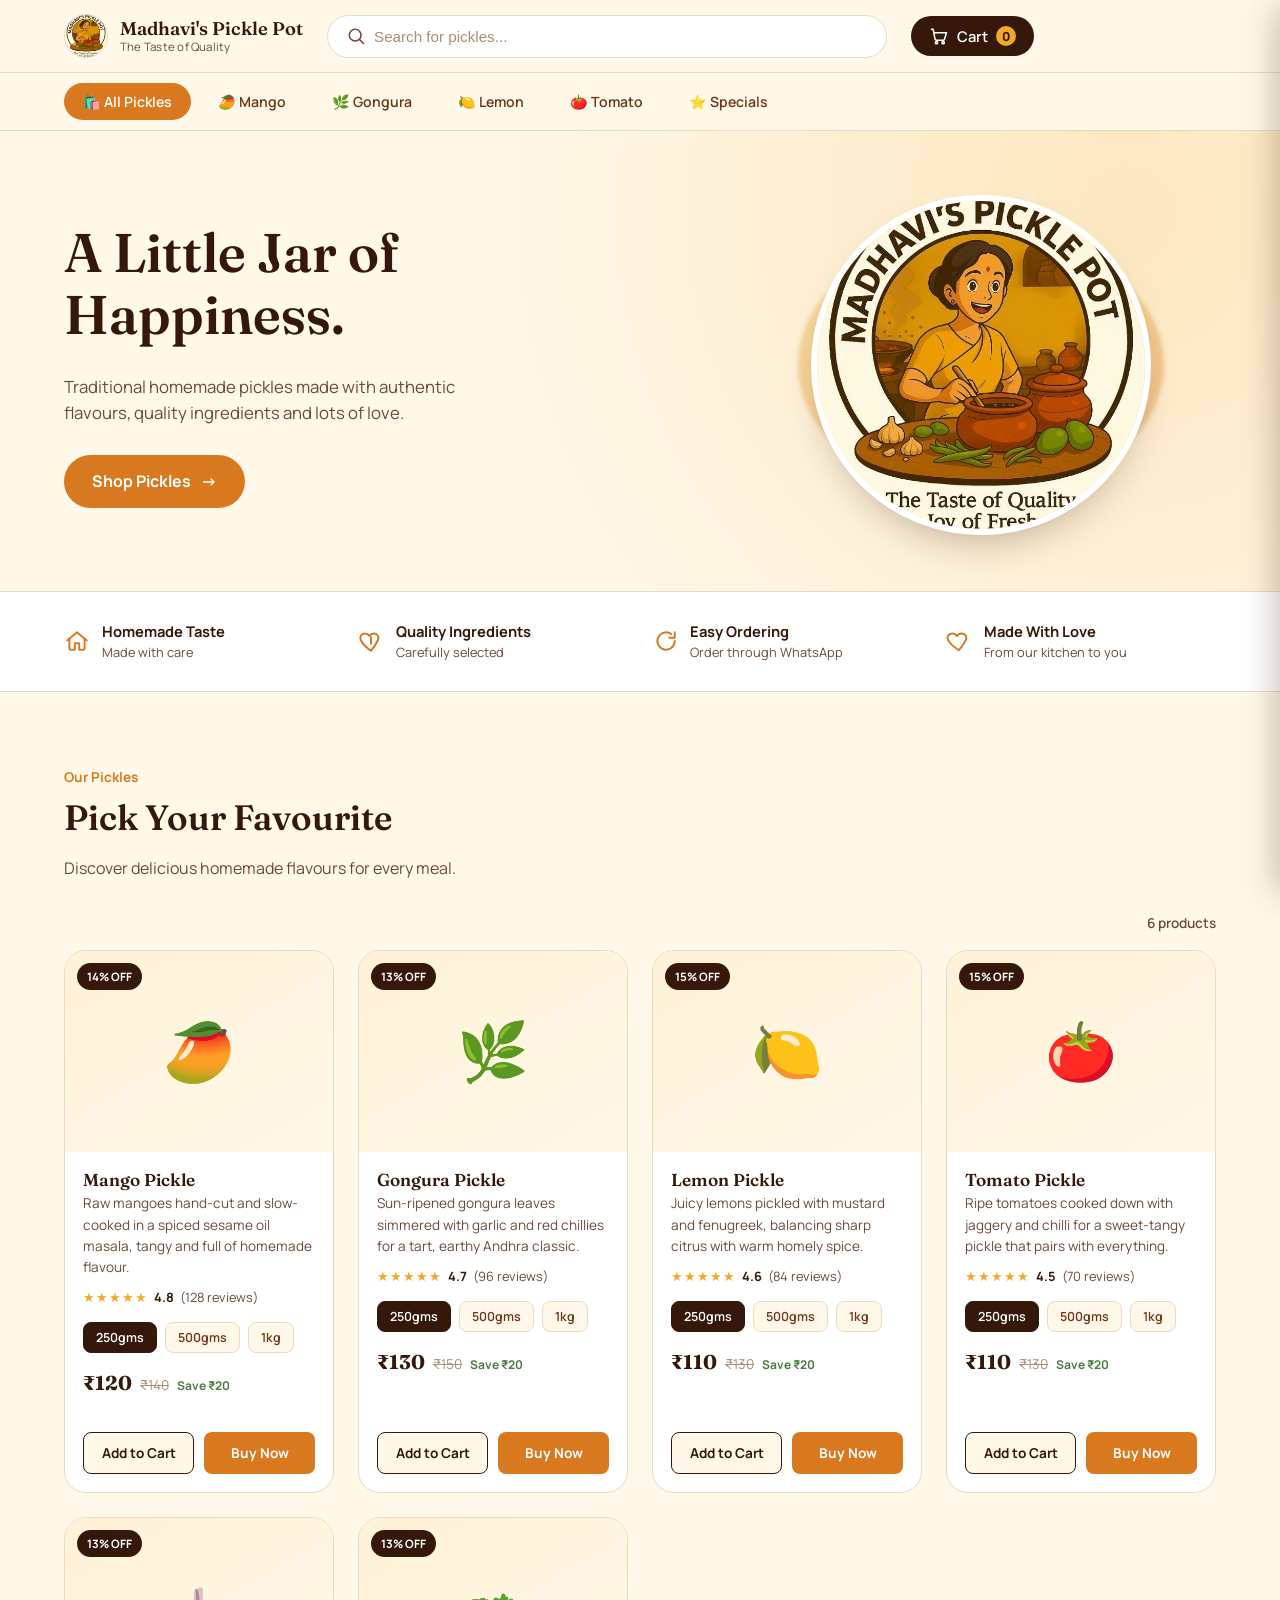
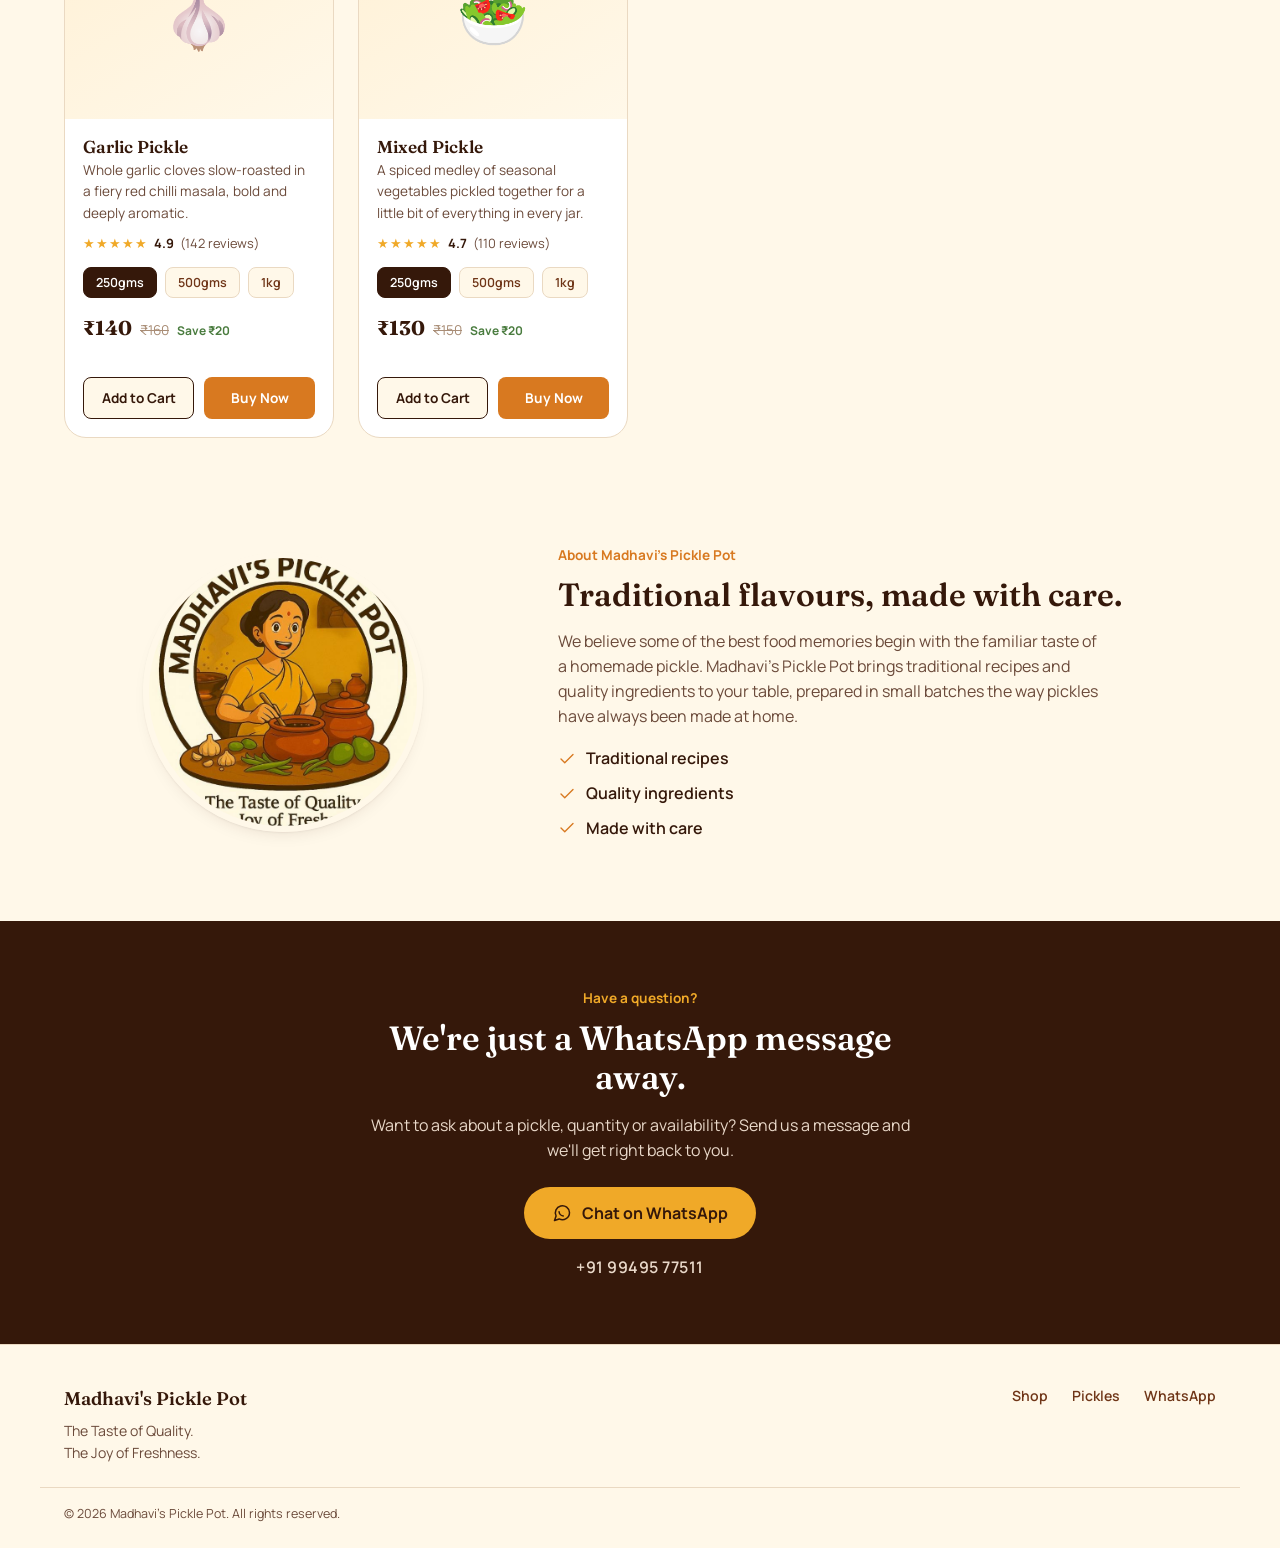
==== commit 9e330561: "Update index.html" ====
--- a/index.html
+++ b/index.html
@@ -2,7 +2,7 @@
 <html lang="en">
 <head>
   <meta charset="UTF-8">
-  <meta name="viewport" content="width=device-width, initial-scale=1.0">
+  <meta name="viewport" content="width=device-width, initial-scale=1.0, viewport-fit=cover">
   <title>Madhavi's Pickle Pot | Homemade Pickles</title>
   <meta name="description" content="Shop traditional homemade pickles from Madhavi's Pickle Pot &mdash; mango, gongura, lemon, tomato and more. Order easily through WhatsApp.">
   <meta name="theme-color" content="#6F3517">
@@ -58,12 +58,12 @@
 
     <nav class="category-bar" aria-label="Pickle categories">
       <div class="container category-bar-inner">
-        <button type="button" class="category active" data-category="all">All Pickles</button>
-        <button type="button" class="category" data-category="mango">Mango</button>
-        <button type="button" class="category" data-category="gongura">Gongura</button>
-        <button type="button" class="category" data-category="lemon">Lemon</button>
-        <button type="button" class="category" data-category="tomato">Tomato</button>
-        <button type="button" class="category" data-category="special">Specials</button>
+        <button type="button" class="category active" data-category="all"><span aria-hidden="true">🛍️</span> All Pickles</button>
+        <button type="button" class="category" data-category="mango"><span aria-hidden="true">🥭</span> Mango</button>
+        <button type="button" class="category" data-category="gongura"><span aria-hidden="true">🌿</span> Gongura</button>
+        <button type="button" class="category" data-category="lemon"><span aria-hidden="true">🍋</span> Lemon</button>
+        <button type="button" class="category" data-category="tomato"><span aria-hidden="true">🍅</span> Tomato</button>
+        <button type="button" class="category" data-category="special"><span aria-hidden="true">⭐</span> Specials</button>
       </div>
     </nav>
   </header>
@@ -215,6 +215,22 @@
     </div>
   </aside>
 
+  <!-- ===================== MOBILE CART BAR ===================== -->
+  <button type="button" id="mobileCartBar" class="mobile-cart-bar" hidden aria-label="View cart">
+    <span class="mobile-cart-bar-icon" aria-hidden="true">
+      <svg class="icon" viewBox="0 0 24 24"><path d="M3 4h2l2.2 11.4a2 2 0 0 0 2 1.6h7.6a2 2 0 0 0 2-1.6L21 8H6"></path><circle cx="9" cy="20" r="1.4"></circle><circle cx="17" cy="20" r="1.4"></circle></svg>
+      <span id="mobileCartBarCount" class="mobile-cart-bar-count">0</span>
+    </span>
+    <span class="mobile-cart-bar-summary">
+      <strong id="mobileCartBarItems">0 items</strong>
+      <span id="mobileCartBarTotal">&#8377;0</span>
+    </span>
+    <span class="mobile-cart-bar-action">
+      View Cart
+      <svg class="icon" viewBox="0 0 24 24"><polyline points="9 18 15 12 9 6"></polyline></svg>
+    </span>
+  </button>
+
   <div id="toast" class="toast" role="status" aria-live="polite"></div>
 
   <script src="script.js"></script>
